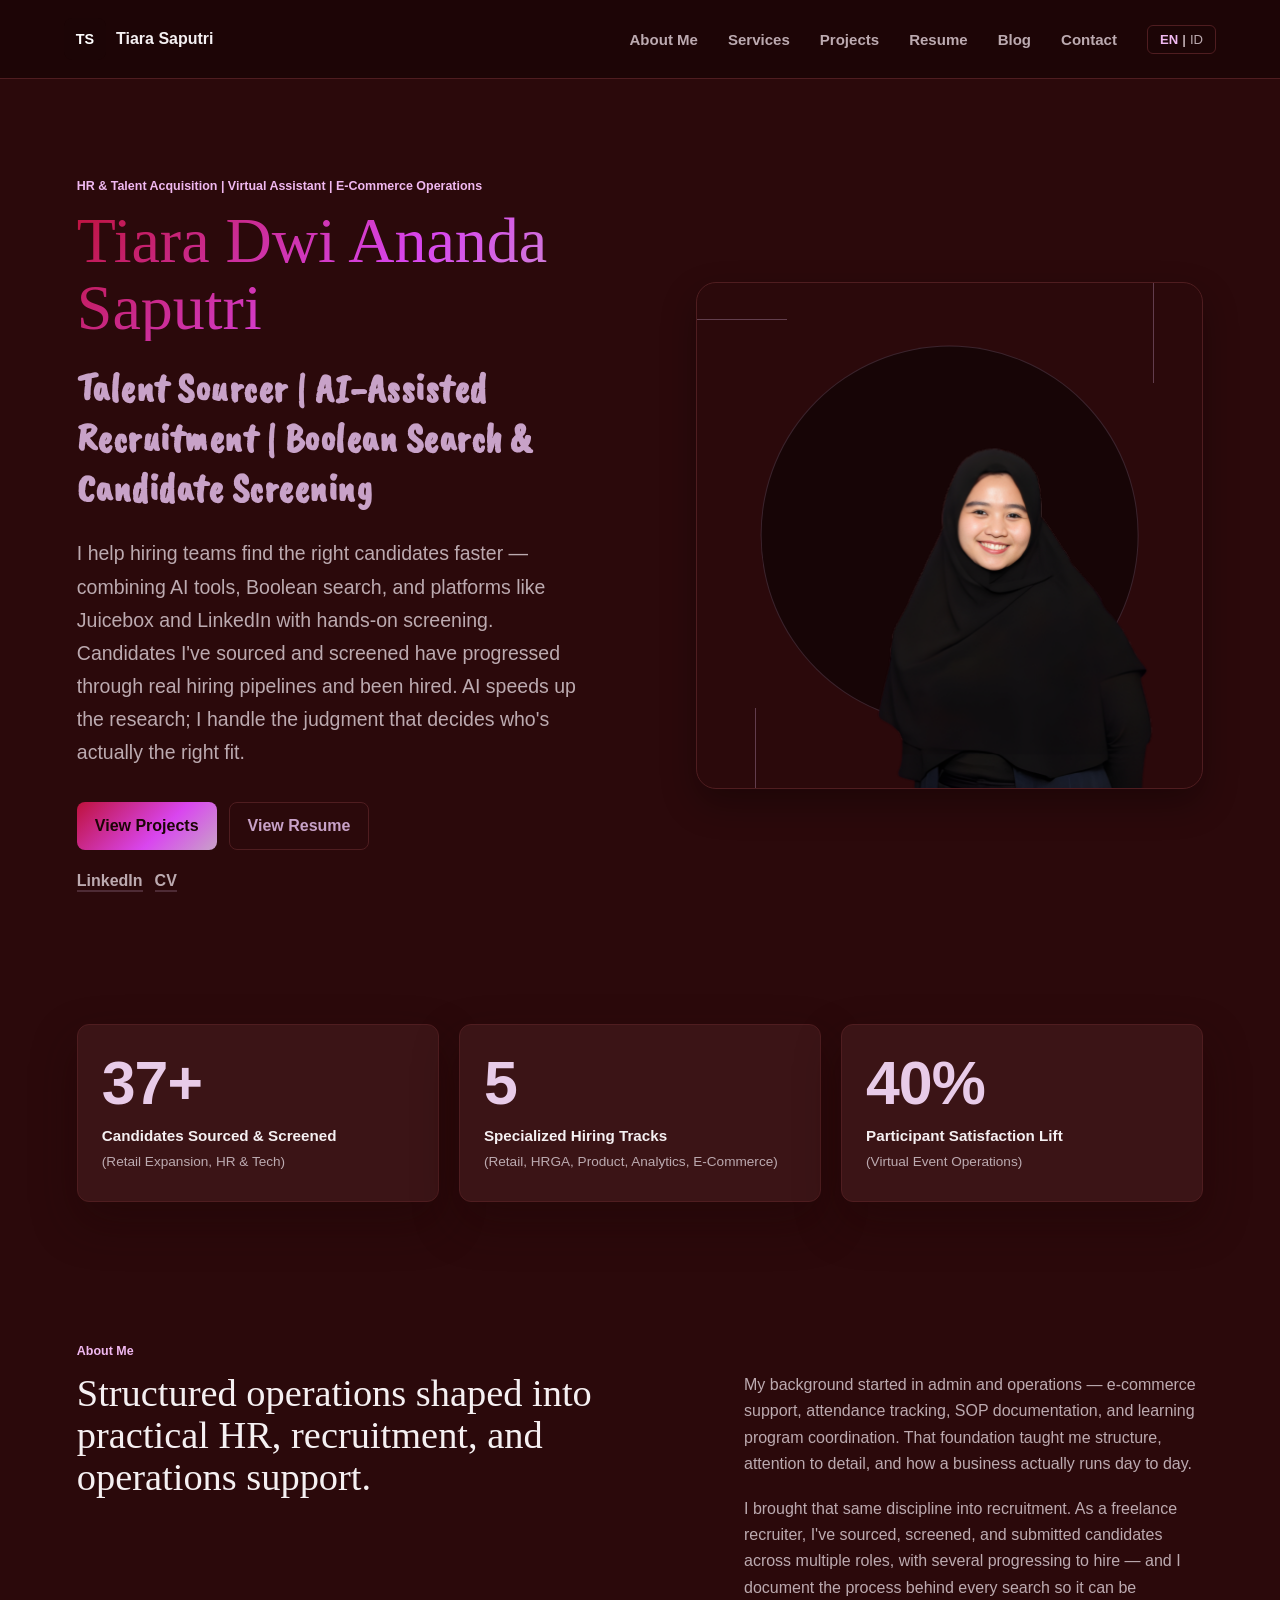
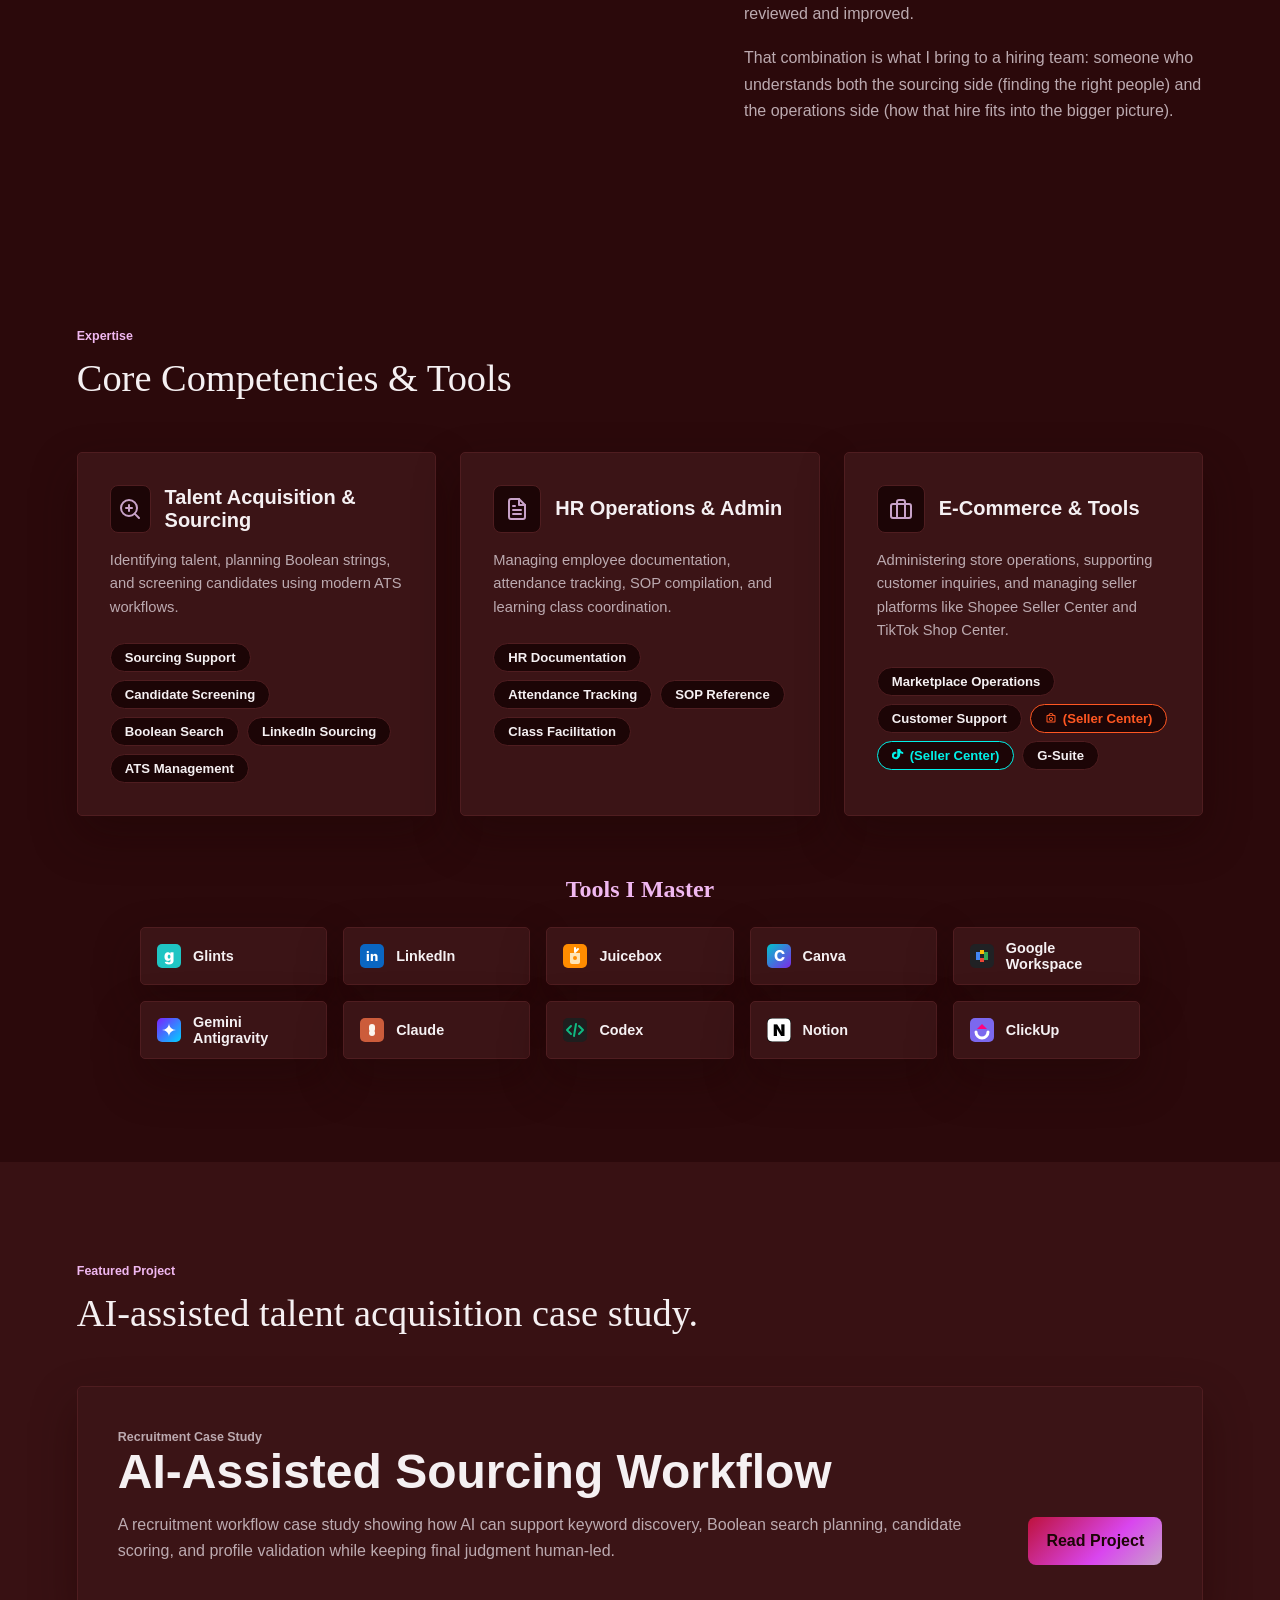
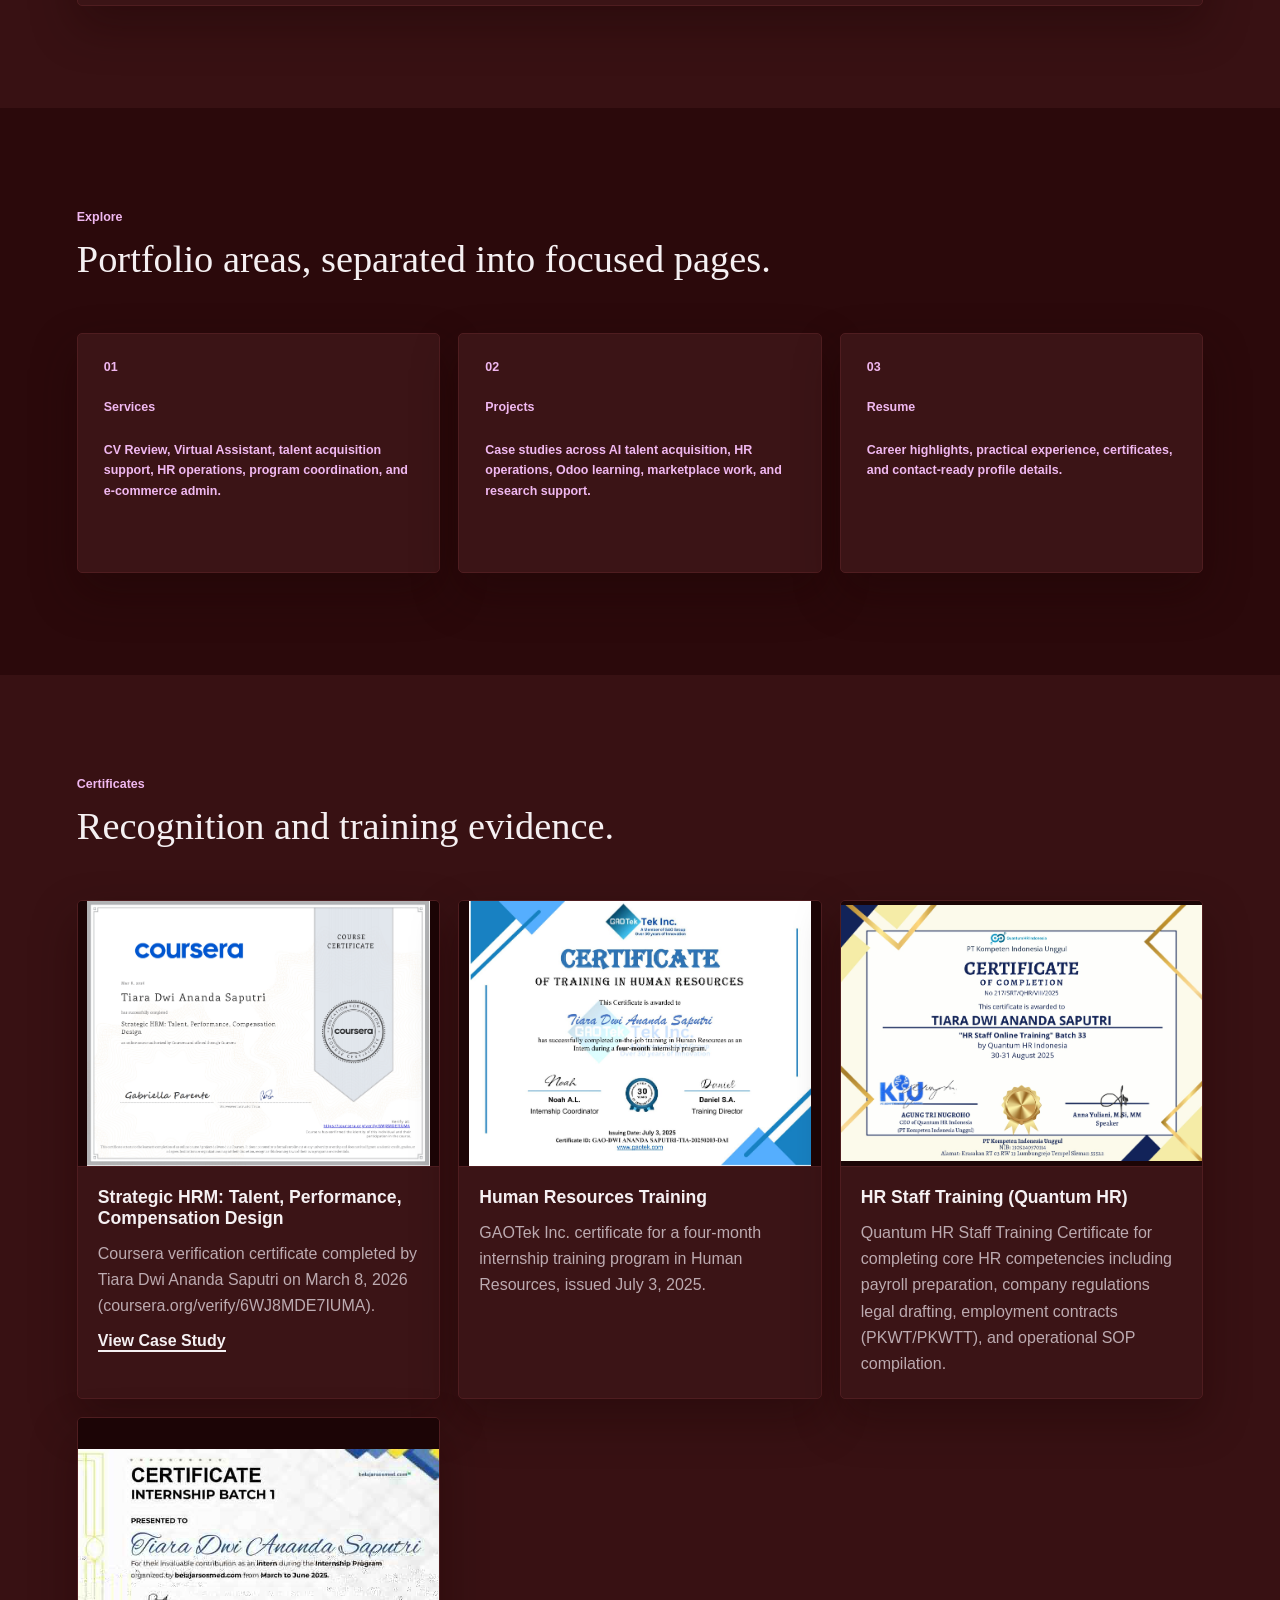
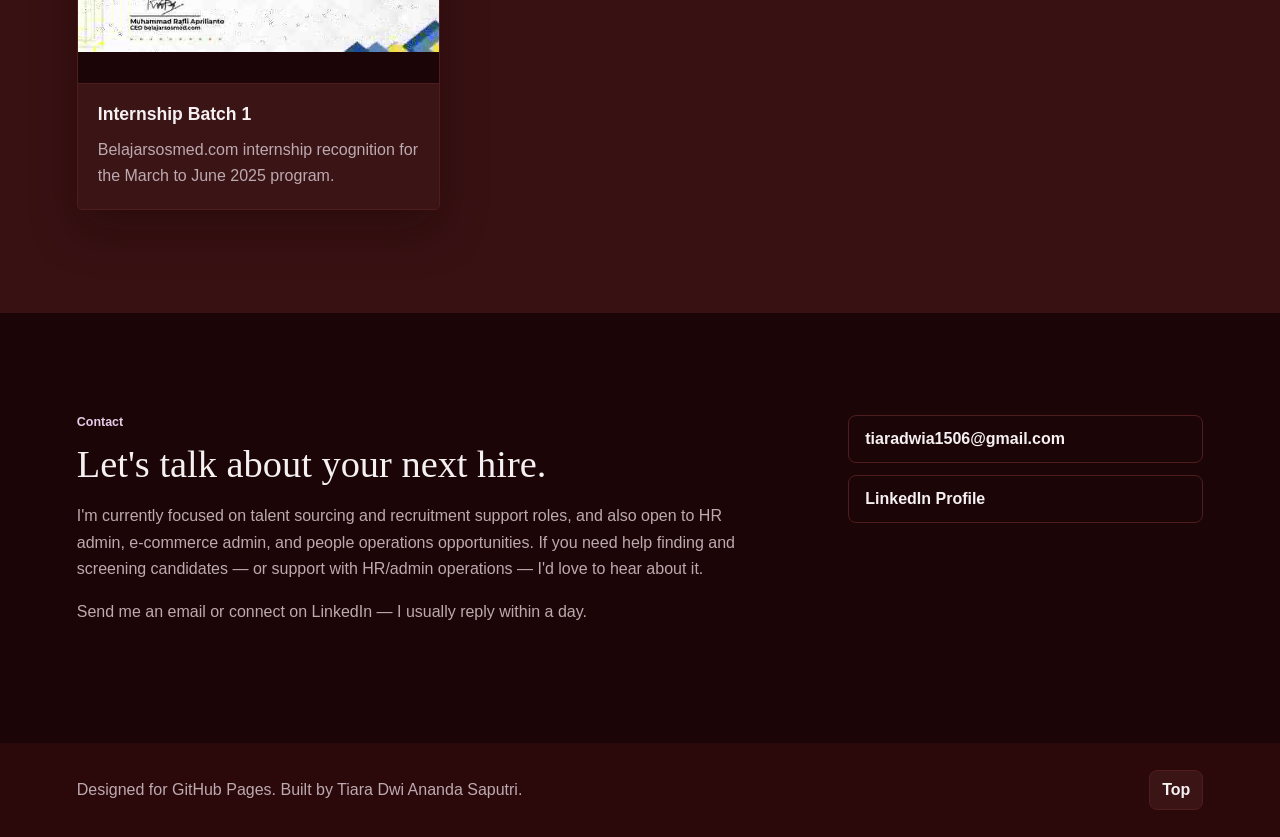
==== index.html @ 988261dc "feat: add 37+ candidate metrics section below hero" ====
<!doctype html>
<html lang="en">
  <head>
  <link rel="icon" type="image/png" href="assets/favicon.png" />
  <!-- Google tag (gtag.js) -->
  <script async src="https://www.googletagmanager.com/gtag/js?id=G-NN7CFTCV67"></script>
  <script>
    window.dataLayer = window.dataLayer || [];
    function gtag(){dataLayer.push(arguments);}
    gtag('js', new Date());
    gtag('config', 'G-NN7CFTCV67');
  </script>
    <meta charset="utf-8" />
    <meta name="viewport" content="width=device-width, initial-scale=1" />
    <meta name="description" content="Portfolio Tiara Dwi Ananda Saputri — HR &amp; Talent Acquisition Freelancer, Virtual Assistant, Jasa Review CV, AI-assisted sourcing, Boolean Search, dan HR Operations. Tersedia freelance, part-time, dan full-time." />
    <meta name="keywords" content="HR freelancer Indonesia, talent acquisition freelance, jasa review CV, CV review Indonesia, rekrutmen freelance, virtual assistant HR, AI sourcing, Boolean search, people operations, HR operations, talent sourcer, freelance recruiter, Tiara Dwi Ananda Saputri" />
    <meta name="author" content="Tiara Dwi Ananda Saputri" />
    <meta name="robots" content="index, follow" />
    <link rel="canonical" href="https://tiarahridn-sys.github.io/tiaradwia-portfolio/" />
    <!-- Open Graph / LinkedIn / Social Preview -->
    <meta property="og:type" content="website" />
    <meta property="og:url" content="https://tiarahridn-sys.github.io/tiaradwia-portfolio/" />
    <meta property="og:title" content="Tiara Dwi Ananda Saputri | HR &amp; Talent Acquisition | Virtual Assistant" />
    <meta property="og:description" content="HR &amp; Talent Acquisition Freelancer — AI-assisted sourcing, Boolean search, jasa review CV, dan HR operations. Tersedia freelance, part-time, full-time." />
    <meta property="og:image" content="https://tiarahridn-sys.github.io/tiaradwia-portfolio/assets/profile.png" />
    <meta property="og:locale" content="id_ID" />
    <meta property="og:locale:alternate" content="en_US" />
    <meta property="og:site_name" content="Tiara Saputri Portfolio" />
    <meta name="twitter:card" content="summary_large_image" />
    <meta name="twitter:title" content="Tiara Dwi Ananda Saputri | HR &amp; Talent Acquisition | Virtual Assistant" />
    <meta name="twitter:description" content="HR &amp; Talent Acquisition Freelancer — AI sourcing, Boolean search, CV review, HR operations." />
    <meta name="twitter:image" content="https://tiarahridn-sys.github.io/tiaradwia-portfolio/assets/profile.png" />
    <!-- JSON-LD Structured Data (Schema.org WebSite) for Site Name in Google Search -->
    <script type="application/ld+json">
    {
      "@context": "https://schema.org",
      "@type": "WebSite",
      "name": "Tiara Saputri Portfolio",
      "url": "https://tiarahridn-sys.github.io/tiaradwia-portfolio/"
    }
    </script>
    <!-- JSON-LD Structured Data (Schema.org Person) -->
    <script type="application/ld+json">
    {
      "@context": "https://schema.org",
      "@type": "Person",
      "name": "Tiara Dwi Ananda Saputri",
      "url": "https://tiarahridn-sys.github.io/tiaradwia-portfolio/",
      "image": "https://tiarahridn-sys.github.io/tiaradwia-portfolio/assets/profile.png",
      "jobTitle": "HR & Talent Acquisition Specialist | Virtual Assistant",
      "description": "HR & Talent Acquisition Freelancer dengan keahlian AI-assisted sourcing, Boolean search, jasa review CV, dan HR operations.",
      "knowsLanguage": ["id", "en"],
      "knowsAbout": ["Talent Acquisition", "Talent Sourcing", "HR Operations", "CV Review", "Boolean Search", "AI-Assisted Recruitment", "Virtual Assistant", "E-Commerce Operations", "LinkedIn Sourcing", "Candidate Screening"],
      "sameAs": ["https://www.linkedin.com/in/tiaradwia/"],
      "hasOfferCatalog": {
        "@type": "OfferCatalog",
        "name": "HR & Recruitment Services",
        "itemListElement": [
          {"@type": "Offer", "itemOffered": {"@type": "Service", "name": "Jasa Review CV", "description": "Review CV dari perspektif rekruter — struktur, ATS-readiness, format, dan keyword alignment.", "url": "https://tiarahridn-sys.github.io/tiaradwia-portfolio/cv-review.html"}},
          {"@type": "Offer", "itemOffered": {"@type": "Service", "name": "Talent Acquisition & AI-Assisted Sourcing", "description": "Sourcing kandidat dengan AI, Boolean search, dan platform seperti Juicebox dan LinkedIn."}},
          {"@type": "Offer", "itemOffered": {"@type": "Service", "name": "HR Operations", "description": "Dukungan operasional HR termasuk administrasi, SOP, dan onboarding."}}
        ]
      }
    }
    </script>
    <title>Tiara Dwi Ananda Saputri | HR &amp; Talent Acquisition | Virtual Assistant</title>
    <link rel="preconnect" href="https://fonts.googleapis.com" />
    <link rel="preconnect" href="https://fonts.gstatic.com" crossorigin />
    <link
      href="https://fonts.googleapis.com/css2?family=Caveat+Brush&family=Inter:wght@400;500;600;700;800;900&display=swap"
      rel="stylesheet"
    />
    <link rel="stylesheet" href="styles.css?v=multi-page-3" />
    <script src="lang-switch.js"></script>
  </head>
  <body>
    <header class="site-header">
      <a class="brand" href="index.html" aria-label="Go to home">
        <span class="brand-mark">TS</span>
        <span>Tiara Saputri</span>
      </a>
      <nav class="nav-links" aria-label="Primary navigation">
        <a href="index.html#about"><span class="lang-en">About Me</span><span class="lang-id">Tentang Saya</span></a>
        <a href="services.html"><span class="lang-en">Services</span><span class="lang-id">Layanan</span></a>
        <a href="projects.html"><span class="lang-en">Projects</span><span class="lang-id">Proyek</span></a>
        <a href="resume.html">Resume</a>
        <a href="blog.html">Blog</a>
        <a href="index.html#contact"><span class="lang-en">Contact</span><span class="lang-id">Kontak</span></a>
        <button id="lang-toggle" class="lang-toggle-btn" aria-label="Switch Language / Ubah Bahasa">
          <span class="lang-text-en">EN</span> | <span class="lang-text-id">ID</span>
        </button>
      </nav>
    </header>

    <main id="home">
      <section class="hero">
        <div class="hero-copy">
          <p class="eyebrow">
            <span class="lang-en">HR &amp; Talent Acquisition | Virtual Assistant | E-Commerce Operations</span>
            <span class="lang-id">Asisten Virtual | HR &amp; Rekrutmen | Operasi E-Commerce</span>
          </p>
          <h1 class="gradient-text">Tiara Dwi Ananda Saputri</h1>
          <p class="hero-role">
            <span class="lang-en">Talent Sourcer | AI-Assisted Recruitment | Boolean Search &amp; Candidate Screening</span>
            <span class="lang-id">Talent Sourcer | Rekrutmen Berbantuan AI | Boolean Search &amp; Penyaringan Kandidat</span>
          </p>
          <p class="hero-intro">
            <span class="lang-en">I help hiring teams find the right candidates faster — combining AI tools, Boolean search, and platforms like Juicebox and LinkedIn with hands-on screening. Candidates I've sourced and screened have progressed through real hiring pipelines and been hired. AI speeds up the research; I handle the judgment that decides who's actually the right fit.</span>
            <span class="lang-id">Saya membantu tim rekrutmen menemukan kandidat yang tepat lebih cepat — memadukan alat bantu AI, Boolean search, serta platform seperti Juicebox dan LinkedIn dengan penyaringan kandidat langsung. Kandidat yang saya cari dan saring berhasil masuk ke dalam alur kerja rekrutmen nyata dan diterima bekerja. AI mempercepat proses riset; saya mengelola penilaian akhir yang menentukan siapa yang benar-benar cocok.</span>
          </p>
          <div class="hero-actions">
            <a class="button primary" href="projects.html">
              <span class="lang-en">View Projects</span>
              <span class="lang-id">Lihat Proyek</span>
            </a>
            <a class="button secondary" href="resume.html">
              <span class="lang-en">View Resume</span>
              <span class="lang-id">Lihat Resume</span>
            </a>
          </div>
          <div class="social-row" aria-label="Profile links">
            <a href="https://www.linkedin.com/in/tiaradwia/">LinkedIn</a>
            <a href="https://www.canva.com/design/DAHA_JMOAJ0/Pv9Jrc1iC2WQ0aVnlMyojw/view?utm_content=DAHA_JMOAJ0&utm_campaign=designshare&utm_medium=link2&utm_source=sharebutton">CV</a>
          </div>
        </div>

        <aside class="hero-visual" aria-label="Profile highlight">
          <div class="photo-card">
            <div class="card-line line-top-left"></div>
            <div class="card-line line-right"></div>
            <div class="card-line line-bottom-left"></div>
            <div class="glow-bg"></div>
            <img
              src="assets/profile-odoo.png?v=5"
              onerror="this.onerror=null; this.src='assets/profile-odoo.svg?v=6';"
              alt="Tiara Saputri — HR &amp; Talent Acquisition Freelancer"
            />
          </div>
        </aside>
      </section>

      <!-- Real Work Impact Stats -->
      <section class="stats-grid" aria-label="Real work impact statistics">
        <div class="stat-card">
          <span class="stat-number">37+</span>
          <span class="stat-label">
            <span class="lang-en">Candidates Sourced &amp; Screened<br><em>(Retail Expansion, HR &amp; Tech)</em></span>
            <span class="lang-id">Kandidat Bersumber &amp; Disaring<br><em>(Ekspansi Ritel, HR &amp; Teknologi)</em></span>
          </span>
        </div>
        <div class="stat-card">
          <span class="stat-number">5</span>
          <span class="stat-label">
            <span class="lang-en">Specialized Hiring Tracks<br><em>(Retail, HRGA, Product, Analytics, E-Commerce)</em></span>
            <span class="lang-id">Jalur Rekrutmen Spesialis<br><em>(Ritel, HRGA, Produk, Analitik, E-Commerce)</em></span>
          </span>
        </div>
        <div class="stat-card">
          <span class="stat-number">40%</span>
          <span class="stat-label">
            <span class="lang-en">Participant Satisfaction Lift<br><em>(Virtual Event Operations)</em></span>
            <span class="lang-id">Peningkatan Kepuasan Peserta<br><em>(Operasional Acara Virtual)</em></span>
          </span>
        </div>
      </section>

      <section class="section about-section" id="about">
        <div class="section-kicker">
          <span class="lang-en">About Me</span>
          <span class="lang-id">Tentang Saya</span>
        </div>
        <div class="split">
          <div>
            <h2>
              <span class="lang-en">Structured operations shaped into practical HR, recruitment, and operations support.</span>
              <span class="lang-id">Eksekusi terstruktur yang dibentuk menjadi dukungan praktis HR, rekrutmen, dan operasional.</span>
            </h2>
          </div>
          <div class="about-copy">
            <p>
              <span class="lang-en">My background started in admin and operations — e-commerce support, attendance tracking, SOP documentation, and learning program coordination. That foundation taught me structure, attention to detail, and how a business actually runs day to day.</span>
              <span class="lang-id">Latar belakang saya bermula di bidang admin dan operasional — dukungan e-commerce, pelacakan absensi, dokumentasi SOP, dan koordinasi program pembelajaran. Fondasi tersebut mengajarkan saya tentang struktur, perhatian terhadap detail, dan bagaimana sebuah bisnis berjalan dari hari ke hari.</span>
            </p>
            <p>
              <span class="lang-en">I brought that same discipline into recruitment. As a freelance recruiter, I've sourced, screened, and submitted candidates across multiple roles, with several progressing to hire — and I document the process behind every search so it can be reviewed and improved.</span>
              <span class="lang-id">Saya membawa disiplin yang sama ke dalam rekrutmen. Sebagai perekrut freelance, saya telah mencari, menyaring, dan mengajukan kandidat untuk berbagai posisi, dengan beberapa di antaranya berhasil lolos hingga diterima bekerja — dan saya mendokumentasikan proses di balik setiap pencarian agar dapat ditinjau dan ditingkatkan.</span>
            </p>
            <p>
              <span class="lang-en">That combination is what I bring to a hiring team: someone who understands both the sourcing side (finding the right people) and the operations side (how that hire fits into the bigger picture).</span>
              <span class="lang-id">Kombinasi itulah yang saya bawa ke dalam tim rekrutmen: seseorang yang memahami sisi sourcing (menemukan orang yang tepat) sekaligus sisi operasional (bagaimana rekrutmen tersebut sesuai dengan gambaran bisnis yang lebih besar).</span>
            </p>
          </div>
        </div>
      </section>

      <section class="section skills-section" id="skills">
        <div class="section-heading">
          <p class="section-kicker">
            <span class="lang-en">Expertise</span>
            <span class="lang-id">Keahlian</span>
          </p>
          <h2>
            <span class="lang-en">Core Competencies &amp; Tools</span>
            <span class="lang-id">Kompetensi Utama &amp; Alat Kerja</span>
          </h2>
        </div>
        <div class="skills-grid">
          <div class="skills-card">
            <div class="skills-card-header">
              <div class="skills-icon">
                <svg xmlns="http://www.w3.org/2000/svg" width="24" height="24" viewBox="0 0 24 24" fill="none" stroke="currentColor" stroke-width="2" stroke-linecap="round" stroke-linejoin="round"><circle cx="11" cy="11" r="8"></circle><line x1="21" y1="21" x2="16.65" y2="16.65"></line><line x1="11" y1="8" x2="11" y2="14"></line><line x1="8" y1="11" x2="14" y2="11"></line></svg>
              </div>
              <h3>
                <span class="lang-en">Talent Acquisition &amp; Sourcing</span>
                <span class="lang-id">Talent Acquisition &amp; Sourcing</span>
              </h3>
            </div>
            <p class="skills-card-desc">
              <span class="lang-en">Identifying talent, planning Boolean strings, and screening candidates using modern ATS workflows.</span>
              <span class="lang-id">Mengidentifikasi talenta, merancang formula Boolean search, dan menyaring kandidat menggunakan alur kerja ATS modern.</span>
            </p>
            <div class="skill-badges">
              <span class="skill-badge">
                <span class="lang-en">Sourcing Support</span>
                <span class="lang-id">Dukungan Sourcing</span>
              </span>
              <span class="skill-badge">
                <span class="lang-en">Candidate Screening</span>
                <span class="lang-id">Penyaringan Kandidat</span>
              </span>
              <span class="skill-badge">Boolean Search</span>
              <span class="skill-badge">LinkedIn Sourcing</span>
              <span class="skill-badge">
                <span class="lang-en">ATS Management</span>
                <span class="lang-id">Manajemen ATS</span>
              </span>
            </div>
          </div>

          <div class="skills-card">
            <div class="skills-card-header">
              <div class="skills-icon">
                <svg xmlns="http://www.w3.org/2000/svg" width="24" height="24" viewBox="0 0 24 24" fill="none" stroke="currentColor" stroke-width="2" stroke-linecap="round" stroke-linejoin="round"><path d="M14 2H6a2 2 0 0 0-2 2v16a2 2 0 0 0 2 2h12a2 2 0 0 0 2-2V8z"></path><polyline points="14 2 14 8 20 8"></polyline><line x1="16" y1="13" x2="8" y2="13"></line><line x1="16" y1="17" x2="8" y2="17"></line><polyline points="10 9 9 9 8 9"></polyline></svg>
              </div>
              <h3>
                <span class="lang-en">HR Operations &amp; Admin</span>
                <span class="lang-id">Operasional &amp; Administrasi HR</span>
              </h3>
            </div>
            <p class="skills-card-desc">
              <span class="lang-en">Managing employee documentation, attendance tracking, SOP compilation, and learning class coordination.</span>
              <span class="lang-id">Mengelola dokumentasi karyawan, pelacakan absensi, penyusunan SOP, dan koordinasi kelas pembelajaran.</span>
            </p>
            <div class="skill-badges">
              <span class="skill-badge">
                <span class="lang-en">HR Documentation</span>
                <span class="lang-id">Dokumentasi HR</span>
              </span>
              <span class="skill-badge">
                <span class="lang-en">Attendance Tracking</span>
                <span class="lang-id">Pelacakan Kehadiran</span>
              </span>
              <span class="skill-badge">
                <span class="lang-en">SOP Reference</span>
                <span class="lang-id">Referensi SOP</span>
              </span>
              <span class="skill-badge">
                <span class="lang-en">Class Facilitation</span>
                <span class="lang-id">Fasilitasi Kelas</span>
              </span>
            </div>
          </div>

          <div class="skills-card">
            <div class="skills-card-header">
              <div class="skills-icon">
                <svg xmlns="http://www.w3.org/2000/svg" width="24" height="24" viewBox="0 0 24 24" fill="none" stroke="currentColor" stroke-width="2" stroke-linecap="round" stroke-linejoin="round"><rect x="2" y="7" width="20" height="14" rx="2" ry="2"></rect><path d="M16 21V5a2 2 0 0 0-2-2h-4a2 2 0 0 0-2 2v16"></path></svg>
              </div>
              <h3>
                <span class="lang-en">E-Commerce &amp; Tools</span>
                <span class="lang-id">E-Commerce &amp; Alat Kerja</span>
              </h3>
            </div>
            <p class="skills-card-desc">
              <span class="lang-en">Administering store operations, supporting customer inquiries, and managing seller platforms like Shopee Seller Center and TikTok Shop Center.</span>
              <span class="lang-id">Mengelola operasional toko online, melayani pertanyaan pelanggan, dan mengoperasikan platform penjual seperti Shopee Seller Center dan TikTok Shop Center.</span>
            </p>
            <div class="skill-badges">
              <span class="skill-badge">
                <span class="lang-en">Marketplace Operations</span>
                <span class="lang-id">Operasional Marketplace</span>
              </span>
              <span class="skill-badge">
                <span class="lang-en">Customer Support</span>
                <span class="lang-id">Layanan Pelanggan</span>
              </span>
              <span class="skill-badge" style="display: inline-flex; align-items: center; gap: 6px; border-color: #ff5722; color: #ff5722;">
                <svg width="12" height="12" viewBox="0 0 24 24" fill="currentColor" style="display: block;"><path d="M19 6h-1.7c-.8-2.3-2.9-4-5.3-4S7.5 3.7 6.7 6H5c-1.1 0-2 .9-2 2v11c0 1.1.9 2 2 2h14c1.1 0 2-.9 2-2V8c0-1.1-.9-2-2-2zm-7-2c1.4 0 2.6 1.1 3.1 2.5H8.9C9.4 5.1 10.6 4 12 4zm7 15H5V8h14v11zm-7-9c-2.2 0-4 1.8-4 4s1.8 4 4 4 4-1.8 4-4-1.8-4-4-4zm0 6c-1.1 0-2-.9-2-2s.9-2 2-2 2 .9 2 2-.9 2-2 2z"/></svg>
                (Seller Center)
              </span>
              <span class="skill-badge" style="display: inline-flex; align-items: center; gap: 6px; border-color: #01f1e8; color: #01f1e8;">
                <svg width="12" height="12" viewBox="0 0 24 24" fill="currentColor" style="display: block;"><path d="M12.525.02c1.31-.02 2.61-.01 3.91-.02.08 1.53.63 3.02 1.63 4.17 1.12 1.25 2.7 2.06 4.37 2.27v3.77c-1.79-.02-3.56-.5-5.07-1.47-.28-.18-.54-.38-.8-.6-.08.82-.12 1.64-.12 2.46 0 3.86-1.92 7.6-5.54 9.17-3.76 1.63-8.45.2-10.51-3.23C-1.8 12.98.05 7.74 4.3 6.13c1.37-.52 2.87-.58 4.28-.18v3.87c-.89-.31-1.88-.28-2.74.12-1.57.72-2.39 2.59-1.93 4.28.45 1.64 2.22 2.68 3.91 2.37 1.67-.3 2.76-1.87 2.72-3.53V.02z"/></svg>
                (Seller Center)
              </span>
              <span class="skill-badge">G-Suite</span>
            </div>
          </div>
        </div>

        <!-- Tools I Use / Alat Kerja -->
        <div class="tools-section">
          <h3 class="tools-heading">
            <span class="lang-en">Tools I Master</span>
            <span class="lang-id">Aplikasi &amp; Tools yang Dikuasai</span>
          </h3>
          <div class="tools-grid">
            <!-- Glints -->
            <div class="tool-card">
              <div class="tool-logo">
                <svg viewBox="0 0 24 24" xmlns="http://www.w3.org/2000/svg">
                  <rect width="24" height="24" rx="5" fill="#1fc5c3"/>
                  <text x="12" y="17" fill="#ffffff" font-family="'Inter', sans-serif" font-weight="900" font-size="16" text-anchor="middle">g</text>
                </svg>
              </div>
              <span class="tool-name">Glints</span>
            </div>

            <!-- LinkedIn -->
            <div class="tool-card">
              <div class="tool-logo">
                <svg viewBox="0 0 24 24" xmlns="http://www.w3.org/2000/svg">
                  <rect width="24" height="24" rx="5" fill="#0A66C2"/>
                  <text x="12" y="16.5" fill="#ffffff" font-family="'Inter', sans-serif" font-weight="800" font-size="13" text-anchor="middle">in</text>
                </svg>
              </div>
              <span class="tool-name">LinkedIn</span>
            </div>

            <!-- Juicebox -->
            <div class="tool-card">
              <div class="tool-logo">
                <svg viewBox="0 0 24 24" fill="none" xmlns="http://www.w3.org/2000/svg">
                  <rect width="24" height="24" rx="5" fill="#FF8C00"/>
                  <path d="M7 9h10v9a2 2 0 0 1-2 2H9a2 2 0 0 1-2-2V9z" fill="#FFE4B5"/>
                  <path d="M15 5l-3 3M12 8V4" stroke="#ffffff" stroke-width="2" stroke-linecap="round"/>
                  <circle cx="12" cy="14" r="2" fill="#FF8C00"/>
                </svg>
              </div>
              <span class="tool-name">Juicebox</span>
            </div>

            <!-- Canva -->
            <div class="tool-card">
              <div class="tool-logo">
                <svg viewBox="0 0 24 24" xmlns="http://www.w3.org/2000/svg">
                  <defs>
                    <linearGradient id="canva-grad" x1="0%" y1="0%" x2="100%" y2="100%">
                      <stop offset="0%" stop-color="#00C4CC" />
                      <stop offset="100%" stop-color="#7D2AE8" />
                    </linearGradient>
                  </defs>
                  <rect width="24" height="24" rx="5" fill="url(#canva-grad)"/>
                  <text x="12" y="17" fill="#ffffff" font-family="'Inter', sans-serif" font-weight="800" font-size="15" text-anchor="middle">C</text>
                </svg>
              </div>
              <span class="tool-name">Canva</span>
            </div>

            <!-- Google Workspace -->
            <div class="tool-card">
              <div class="tool-logo">
                <svg viewBox="0 0 24 24" xmlns="http://www.w3.org/2000/svg" fill="none">
                  <rect width="24" height="24" rx="5" fill="#202124"/>
                  <path d="M6 8v8h4V8H6z" fill="#4285F4"/>
                  <path d="M14 8v8h4V8h-4z" fill="#34A853"/>
                  <path d="M10 6h4v4h-4V6z" fill="#FBBC05"/>
                  <path d="M10 14h4v4h-4v-4z" fill="#EA4335"/>
                </svg>
              </div>
              <span class="tool-name">Google Workspace</span>
            </div>

            <!-- Gemini Antigravity -->
            <div class="tool-card">
              <div class="tool-logo">
                <svg viewBox="0 0 24 24" xmlns="http://www.w3.org/2000/svg">
                  <defs>
                    <linearGradient id="gemini-grad" x1="0%" y1="0%" x2="100%" y2="100%">
                      <stop offset="0%" stop-color="#7a22ff" />
                      <stop offset="100%" stop-color="#00d2ff" />
                    </linearGradient>
                  </defs>
                  <rect width="24" height="24" rx="5" fill="url(#gemini-grad)"/>
                  <path d="M12 5c0 3.866 3.134 7 7 7-3.866 0-7 3.134-7 7 0-3.866-3.134-7-7-7 3.866 0 7-3.134 7-7z" fill="#ffffff"/>
                </svg>
              </div>
              <span class="tool-name">Gemini Antigravity</span>
            </div>

            <!-- Claude -->
            <div class="tool-card">
              <div class="tool-logo">
                <svg viewBox="0 0 24 24" xmlns="http://www.w3.org/2000/svg">
                  <rect width="24" height="24" rx="5" fill="#cc5c3b"/>
                  <path d="M12 6a3 3 0 0 1 3 3v2a3 3 0 0 1-6 0V9a3 3 0 0 1 3-3z" fill="#fcf6f0"/>
                  <circle cx="12" cy="15" r="3" fill="#fcf6f0"/>
                </svg>
              </div>
              <span class="tool-name">Claude</span>
            </div>

            <!-- Codex -->
            <div class="tool-card">
              <div class="tool-logo">
                <svg viewBox="0 0 24 24" xmlns="http://www.w3.org/2000/svg" fill="none">
                  <rect width="24" height="24" rx="5" fill="#1e1e1e"/>
                  <path d="M8 8l-4 4 4 4M16 8l4 4-4 4M13 6l-2 12" stroke="#10b981" stroke-width="2" stroke-linecap="round" stroke-linejoin="round"/>
                </svg>
              </div>
              <span class="tool-name">Codex</span>
            </div>

            <!-- Notion -->
            <div class="tool-card">
              <div class="tool-logo">
                <svg viewBox="0 0 24 24" xmlns="http://www.w3.org/2000/svg">
                  <rect width="24" height="24" rx="5" fill="#ffffff" stroke="#000000" stroke-width="1"/>
                  <text x="12" y="18" fill="#000000" font-family="'Inter', sans-serif" font-weight="900" font-size="16" text-anchor="middle">N</text>
                </svg>
              </div>
              <span class="tool-name">Notion</span>
            </div>

            <!-- ClickUp -->
            <div class="tool-card">
              <div class="tool-logo">
                <svg viewBox="0 0 24 24" xmlns="http://www.w3.org/2000/svg" fill="none">
                  <rect width="24" height="24" rx="5" fill="#7b68ee"/>
                  <path d="M12 6l-5 5h10l-5-5z" fill="#ff007f"/>
                  <path d="M6 14c0 3.3 2.7 6 6 6s6-2.7 6-6" stroke="#ffffff" stroke-width="3" stroke-linecap="round"/>
                </svg>
              </div>
              <span class="tool-name">ClickUp</span>
            </div>
          </div>
        </div>
      </section>

      <section class="section muted" id="featured-project">
        <div class="section-heading">
          <p class="section-kicker">
            <span class="lang-en">Featured Project</span>
            <span class="lang-id">Proyek Unggulan</span>
          </p>
          <h2>
            <span class="lang-en">AI-assisted talent acquisition case study.</span>
            <span class="lang-id">Studi kasus talent acquisition berbantuan AI.</span>
          </h2>
        </div>
        <article class="feature-panel">
          <div>
            <p class="eyebrow">
              <span class="lang-en">Recruitment Case Study</span>
              <span class="lang-id">Studi Kasus Rekrutmen</span>
            </p>
            <h3>
              <span class="lang-en">AI-Assisted Sourcing Workflow</span>
              <span class="lang-id">Alur Kerja Sourcing Berbantuan AI</span>
            </h3>
            <p>
              <span class="lang-en">A recruitment workflow case study showing how AI can support keyword discovery, Boolean search planning, candidate scoring, and profile validation while keeping final judgment human-led.</span>
              <span class="lang-id">Studi kasus alur kerja rekrutmen yang menunjukkan bagaimana AI dapat mendukung penemuan kata kunci, perencanaan Boolean search, penilaian kandidat, dan validasi profil dengan tetap mengutamakan penilaian akhir manusia.</span>
            </p>
          </div>
          <a class="button primary" href="ai-sourcing-case-study.html">
            <span class="lang-en">Read Project</span>
            <span class="lang-id">Baca Proyek</span>
          </a>
        </article>
      </section>

      <section class="section page-preview-section">
        <div class="section-heading">
          <p class="section-kicker">
            <span class="lang-en">Explore</span>
            <span class="lang-id">Jelajahi</span>
          </p>
          <h2>
            <span class="lang-en">Portfolio areas, separated into focused pages.</span>
            <span class="lang-id">Area portofolio, dipisahkan ke dalam halaman terfokus.</span>
          </h2>
        </div>
        <div class="page-card-grid">
          <a class="page-card" href="services.html">
            <span>01</span>
            <h3>
              <span class="lang-en">Services</span>
              <span class="lang-id">Layanan</span>
            </h3>
            <p>
              <span class="lang-en">CV Review, Virtual Assistant, talent acquisition support, HR operations, program coordination, and e-commerce admin.</span>
              <span class="lang-id">Review CV, Asisten Virtual, dukungan talent acquisition, operasional HR, koordinasi program, dan admin e-commerce.</span>
            </p>
          </a>
          <a class="page-card" href="projects.html">
            <span>02</span>
            <h3>
              <span class="lang-en">Projects</span>
              <span class="lang-id">Proyek</span>
            </h3>
            <p>
              <span class="lang-en">Case studies across AI talent acquisition, HR operations, Odoo learning, marketplace work, and research support.</span>
              <span class="lang-id">Studi kasus tentang talent acquisition AI, operasional HR, pembelajaran Odoo, pekerjaan marketplace, dan dukungan riset.</span>
            </p>
          </a>
          <a class="page-card" href="resume.html">
            <span>03</span>
            <h3>
              <span class="lang-en">Resume</span>
              <span class="lang-id">Resume</span>
            </h3>
            <p>
              <span class="lang-en">Career highlights, practical experience, certificates, and contact-ready profile details.</span>
              <span class="lang-id">Sorotan karir, pengalaman praktis, sertifikat, dan detail profil siap kontak.</span>
            </p>
          </a>
        </div>
      </section>

      <section class="section muted" id="certificates">
        <div class="section-heading">
          <p class="section-kicker">
            <span class="lang-en">Certificates</span>
            <span class="lang-id">Sertifikat</span>
          </p>
          <h2>
            <span class="lang-en">Recognition and training evidence.</span>
            <span class="lang-id">Pengakuan dan bukti pelatihan.</span>
          </h2>
        </div>
        <div class="certificate-grid">
          <!-- 1. Coursera Strategic HRM -->
          <article class="certificate-card">
            <img
              src="assets/certificate-hrm.jpg?v=1"
              onerror="this.onerror=null; this.src='assets/certificate-hrm.svg?v=4';"
              alt="Coursera Strategic HRM certificate — Tiara Dwi Ananda Saputri"
            />
            <div>
              <h3>
                <span class="lang-en">Strategic HRM: Talent, Performance, Compensation Design</span>
                <span class="lang-id">HRM Strategis: Desain Talenta, Kinerja, dan Kompensasi</span>
              </h3>
              <p>
                <span class="lang-en">Coursera verification certificate completed by Tiara Dwi Ananda Saputri on March 8, 2026 (coursera.org/verify/6WJ8MDE7IUMA).</span>
                <span class="lang-id">Sertifikat verifikasi Coursera yang diselesaikan oleh Tiara Dwi Ananda Saputri pada 8 Maret 2026 (coursera.org/verify/6WJ8MDE7IUMA).</span>
              </p>
              <a class="text-link" style="margin-top: 12px; display: inline-flex;" href="strategic-hrm-case-study.html">
                <span class="lang-en">View Case Study</span>
                <span class="lang-id">Lihat Studi Kasus</span>
              </a>
            </div>
          </article>
          <!-- 2. GAOTek HR Training -->
          <article class="certificate-card">
            <img
              src="assets/certificate-gaotek-hr.jpg?v=1"
              onerror="this.onerror=null; this.src='assets/certificate-gaotek-hr.svg?v=4';"
              alt="GAOTek Human Resources Training certificate — Tiara Dwi Ananda Saputri"
            />
            <div>
              <h3>
                <span class="lang-en">Human Resources Training</span>
                <span class="lang-id">Pelatihan Sumber Daya Manusia</span>
              </h3>
              <p>
                <span class="lang-en">GAOTek Inc. certificate for a four-month internship training program in Human Resources, issued July 3, 2025.</span>
                <span class="lang-id">Sertifikat GAOTek Inc. untuk program pelatihan magang empat bulan di bidang Sumber Daya Manusia, diterbitkan 3 Juli 2025.</span>
              </p>
            </div>
          </article>
          <!-- 3. Quantum HR Staff Training -->
          <article class="certificate-card">
            <img
              src="assets/hr-completion-33-page-1.jpg?v=1"
              onerror="this.onerror=null; this.src='assets/hr-completion-33-page-1.svg?v=4';"
              alt="Quantum HR Staff Training certificate — Tiara Dwi Ananda Saputri"
            />
            <div>
              <h3>
                <span class="lang-en">HR Staff Training (Quantum HR)</span>
                <span class="lang-id">Pelatihan Staf HR (Quantum HR)</span>
              </h3>
              <p>
                <span class="lang-en">Quantum HR Staff Training Certificate for completing core HR competencies including payroll preparation, company regulations legal drafting, employment contracts (PKWT/PKWTT), and operational SOP compilation.</span>
                <span class="lang-id">Sertifikat Pelatihan Staf HR dari Quantum HR untuk penyelesaian kompetensi utama HR meliputi penyusunan payroll, legal drafting peraturan perusahaan, perjanjian kerja (PKWT/PKWTT), dan penyusunan SOP operasional.</span>
              </p>
            </div>
          </article>
          <!-- 4. Belajarsosmed Internship -->
          <article class="certificate-card">
            <img
              src="assets/certificate-ca.jpg?v=1"
              onerror="this.onerror=null; this.src='assets/certificate-ca.svg?v=4';"
              alt="Belajarsosmed Internship Batch 1 certificate — Tiara Dwi Ananda Saputri"
            />
            <div>
              <h3>
                <span class="lang-en">Internship Batch 1</span>
                <span class="lang-id">Magang Batch 1</span>
              </h3>
              <p>
                <span class="lang-en">Belajarsosmed.com internship recognition for the March to June 2025 program.</span>
                <span class="lang-id">Pengakuan magang Belajarsosmed.com untuk program Maret hingga Juni 2025.</span>
              </p>
            </div>
          </article>
        </div>
      </section>

      <section class="contact-section" id="contact">
        <div>
          <p class="section-kicker">
            <span class="lang-en">Contact</span>
            <span class="lang-id">Kontak</span>
          </p>
          <h2>
            <span class="lang-en">Let's talk about your next hire.</span>
            <span class="lang-id">Mari diskusikan rekrutmen Anda berikutnya.</span>
          </h2>
          <p style="margin-top: 18px; color: var(--muted); line-height: 1.65; max-width: 680px;">
            <span class="lang-en">I'm currently focused on talent sourcing and recruitment support roles, and also open to HR admin, e-commerce admin, and people operations opportunities. If you need help finding and screening candidates — or support with HR/admin operations — I'd love to hear about it.</span>
            <span class="lang-id">Saat ini saya berfokus pada peran talent sourcing dan dukungan rekrutmen, serta terbuka untuk peluang admin HR, admin e-commerce, dan operasional SDM (people operations). Jika Anda membutuhkan bantuan untuk menemukan dan menyaring kandidat — atau dukungan untuk operasional HR/admin — saya akan sangat senang mendengarnya.</span>
          </p>
          <p style="margin-top: 12px; color: var(--muted); line-height: 1.65; max-width: 680px;">
            <span class="lang-en">Send me an email or connect on LinkedIn — I usually reply within a day.</span>
            <span class="lang-id">Kirimkan saya email atau hubungi saya di LinkedIn — saya biasanya membalas dalam waktu satu hari.</span>
          </p>
        </div>
        <div class="contact-panel">
          <a href="mailto:tiaradwia1506@gmail.com">tiaradwia1506@gmail.com</a>
          <a href="https://www.linkedin.com/in/tiaradwia/">
            <span class="lang-en">LinkedIn Profile</span>
            <span class="lang-id">Profil LinkedIn</span>
          </a>
        </div>
      </section>
    </main>

    <footer class="site-footer">
      <p>
        <span class="lang-en">Designed for GitHub Pages. Built by Tiara Dwi Ananda Saputri.</span>
        <span class="lang-id">Didesain untuk GitHub Pages. Dibuat oleh Tiara Dwi Ananda Saputri.</span>
      </p>
      <button class="top-button" type="button" aria-label="Back to top">
        <span class="lang-en">Top</span>
        <span class="lang-id">Ke Atas</span>
      </button>
    </footer>

    <script src="script.js?v=multi-page-1"></script>
  </body>
</html>
---- styles.css ----
:root {
  --bg: #2b090b;
  --surface: #3b1416;
  --ink: #f5f0f2;
  --muted: #bcaab0;
  --line: #4f1d20;
  --deep: #1c0506;
  --teal: #C8A2C8;
  --gold: #e8cbe8;
  --rose: #f0b8f0;
  --soft: #381113;
  --shadow: 0 20px 45px rgba(28, 5, 6, 0.4);
}

.text-link {
  display: inline-flex;
  width: fit-content;
  margin-top: 22px;
  border-bottom: 2px solid currentColor;
  color: inherit;
  font-weight: 900;
}

.case-study-grid,
.process-list {
  display: grid;
  gap: 18px;
}

.case-study-grid {
  grid-template-columns: repeat(3, 1fr);
}

.case-study-block,
.process-list article {
  border: 1px solid var(--line);
  border-radius: 8px;
  background: var(--surface);
  box-shadow: var(--shadow);
}

.case-study-block {
  padding: clamp(24px, 4vw, 38px);
}

.case-study-block span,
.process-list span {
  display: block;
  margin-bottom: 18px;
  color: var(--rose);
  font-size: 0.78rem;
  font-weight: 900;
}

.case-study-block h2 {
  margin-bottom: 16px;
  font-size: clamp(1.8rem, 4vw, 3.3rem);
}

.case-study-block p,
.process-list p {
  margin: 0;
  color: var(--muted);
  line-height: 1.65;
}

.process-list {
  grid-template-columns: repeat(5, 1fr);
}

.process-list article {
  min-height: 250px;
  padding: 24px;
}

.process-list h3 {
  margin-bottom: 12px;
}

@media (max-width: 1100px) {
  .case-study-grid {
    grid-template-columns: 1fr;
  }

  .process-list {
    grid-template-columns: repeat(2, 1fr);
  }
}

@media (max-width: 760px) {
  .process-list {
    grid-template-columns: 1fr;
  }
}

.project-testimonial {
  margin-top: 20px;
  padding: 16px 20px;
  border-left: 3px solid var(--teal);
  background: rgba(18, 111, 103, 0.06);
  border-radius: 0 8px 8px 0;
  font-size: 0.94rem;
}

.project-card.featured .project-testimonial {
  border-left-color: #f1ce89;
  background: rgba(241, 206, 137, 0.08);
}

.project-testimonial-text {
  margin: 0 0 8px 0 !important;
  font-style: italic;
  line-height: 1.5;
  color: inherit !important;
}

.project-testimonial-author {
  display: block;
  font-size: 0.78rem;
  font-weight: 800;
  letter-spacing: 0.5px;
  color: var(--teal);
}

.project-card.featured .project-testimonial-author {
  color: #f1ce89;
}

* {
  box-sizing: border-box;
}

html {
  scroll-behavior: smooth;
}

body {
  margin: 0;
  background: var(--bg);
  color: var(--ink);
  font-family: -apple-system, BlinkMacSystemFont, 'Segoe UI', Helvetica, Arial, sans-serif;
  letter-spacing: 0;
}

a {
  color: inherit;
  text-decoration: none;
}

.site-header {
  position: sticky;
  top: 0;
  z-index: 20;
  display: flex;
  align-items: center;
  justify-content: space-between;
  gap: 24px;
  padding: 18px clamp(18px, 5vw, 72px);
  background: rgba(28, 5, 6, 0.85);
  border-bottom: 1px solid var(--line);
  backdrop-filter: blur(14px);
}

.brand {
  display: inline-flex;
  align-items: center;
  gap: 10px;
  font-weight: 900;
}

.brand-mark {
  display: grid;
  place-items: center;
  width: 42px;
  height: 42px;
  border-radius: 8px;
  background: var(--deep);
  color: #fff;
  font-size: 0.9rem;
}

.nav-links {
  display: flex;
  align-items: center;
  gap: clamp(14px, 3vw, 30px);
  color: var(--muted);
  font-weight: 800;
  font-size: 0.94rem;
}

.nav-links a:hover,
.nav-links a.active {
  color: var(--teal);
}

.hero {
  display: grid;
  grid-template-columns: minmax(0, 1.05fr) minmax(320px, 1.15fr);
  gap: clamp(28px, 5vw, 78px);
  align-items: center;
  min-height: calc(100vh - 78px);
  padding: clamp(48px, 8vw, 100px) clamp(18px, 6vw, 88px);
}

.page-hero {
  padding: clamp(64px, 9vw, 130px) clamp(18px, 6vw, 88px) clamp(48px, 7vw, 92px);
  background: var(--bg);
}

.page-hero h1 {
  max-width: 1120px;
  font-size: clamp(1.8rem, 3.5vw, 3rem);
  line-height: 1.15;
  font-weight: normal;
}

.page-hero p:last-child {
  max-width: 760px;
  margin: 24px 0 0;
  color: var(--muted);
  font-size: clamp(1rem, 2vw, 1.22rem);
  line-height: 1.7;
}

.eyebrow,
.section-kicker {
  margin: 0 0 14px;
  color: var(--rose);
  font-size: 0.78rem;
  font-weight: 900;
  letter-spacing: 0;
}

h1,
h2,
h3,
p {
  overflow-wrap: anywhere;
}

h1 {
  font-family: Georgia, 'Times New Roman', serif;
  font-weight: normal;
  margin: 0;
  max-width: 860px;
  font-size: clamp(2.2rem, 5vw, 4.2rem);
  line-height: 1.05;
  letter-spacing: 0;
}

.gradient-text {
  background: linear-gradient(135deg, #be123c 0%, #d946ef 60%, #C8A2C8 100%);
  -webkit-background-clip: text;
  -webkit-text-fill-color: transparent;
  display: inline-block;
}

h2 {
  font-family: Georgia, 'Times New Roman', serif;
  font-weight: normal;
  margin: 0;
  font-size: clamp(1.6rem, 3vw, 2.8rem);
  line-height: 1.1;
  letter-spacing: 0;
}

h3 {
  margin: 0;
  font-size: 1.1rem;
}

.hero-role {
  margin: 22px 0 0;
  color: var(--teal);
  font-size: clamp(1.6rem, 3.5vw, 2.5rem);
  font-weight: 900;
  font-family: "Caveat Brush", cursive, Arial, sans-serif;
  letter-spacing: 0.5px;
}

.hero-intro {
  max-width: 680px;
  margin: 24px 0 0;
  color: var(--muted);
  font-size: clamp(1rem, 2vw, 1.22rem);
  line-height: 1.7;
}

.hero-actions,
.social-row {
  display: flex;
  flex-wrap: wrap;
  gap: 12px;
}

.hero-actions {
  margin-top: 32px;
}

.button {
  display: inline-flex;
  min-height: 48px;
  align-items: center;
  justify-content: center;
  border: 1px solid var(--line);
  border-radius: 8px;
  padding: 12px 18px;
  font-weight: 900;
  transition: transform 160ms ease, background 160ms ease, color 160ms ease, border-color 160ms ease;
}

.button:hover {
  transform: translateY(-2px);
  border-color: var(--teal);
}

.button.primary {
  background: linear-gradient(135deg, #be123c 0%, #d946ef 60%, #C8A2C8 100%);
  color: var(--deep);
  border: none;
}

.button.primary:hover {
  background: linear-gradient(135deg, #d946ef 0%, #be123c 100%);
}

.button.secondary {
  background: transparent;
  color: var(--teal);
  border-color: var(--line);
}

.social-row {
  margin-top: 22px;
  color: var(--muted);
  font-weight: 800;
}

.social-row a {
  border-bottom: 2px solid rgba(200, 162, 200, 0.22);
}

.social-row a:hover {
  color: var(--teal);
}

.hero-visual {
  display: grid;
  gap: 16px;
}

.photo-card {
  position: relative;
  width: 100%;
  max-width: 580px;
  aspect-ratio: 1 / 1;
  background: var(--bg);
  border-radius: 20px;
  overflow: hidden;
  display: flex;
  justify-content: center;
  align-items: flex-end;
  box-shadow: 0 15px 35px rgba(0, 0, 0, 0.3);
  z-index: 1;
  border: 1px solid var(--line);
  margin-left: auto;
}

.photo-card img {
  display: block;
  height: 95%;
  width: auto;
  object-fit: contain;
  z-index: 3;
  position: relative;
}

.glow-bg {
  position: absolute;
  top: 50%;
  left: 50%;
  transform: translate(-50%, -50%);
  width: 75%;
  height: 75%;
  border-radius: 50%;
  background: rgba(18, 5, 6, 0.75);
  z-index: 2;
  border: 1px solid rgba(200, 162, 200, 0.2);
}

.card-line {
  position: absolute;
  background: var(--teal);
  opacity: 0.35;
  z-index: 2;
}

.line-top-left {
  top: 36px;
  left: 0;
  width: 90px;
  height: 1px;
}

.line-right {
  top: 0;
  right: 48px;
  width: 1px;
  height: 100px;
}

.line-bottom-left {
  bottom: 0;
  left: 58px;
  width: 1px;
  height: 80px;
}

.hero-note {
  border-radius: 8px;
  padding: 20px;
  background: var(--deep);
  color: #fff;
}

.hero-note span {
  display: block;
  margin-bottom: 8px;
  color: #f1ce89;
  font-weight: 900;
}

.hero-note p {
  margin: 0;
  line-height: 1.55;
}

.stats-band {
  display: grid;
  grid-template-columns: repeat(4, 1fr);
  gap: 1px;
  padding: 0 clamp(18px, 6vw, 88px);
  background: var(--line);
}

.stats-band article {
  min-height: 168px;
  padding: 28px;
  background: var(--surface);
}

.stats-band strong {
  display: block;
  margin-bottom: 18px;
  color: var(--gold);
  font-size: clamp(2.5rem, 5vw, 4.2rem);
  line-height: 1;
}

.stats-band span {
  color: var(--ink);
  font-weight: 900;
}

.section {
  padding: clamp(64px, 8vw, 112px) clamp(18px, 6vw, 88px);
}

.muted {
  background: var(--soft);
}

.section-heading {
  max-width: 840px;
  margin-bottom: clamp(30px, 5vw, 52px);
}

.split {
  display: grid;
  grid-template-columns: minmax(0, 0.9fr) minmax(320px, 0.7fr);
  gap: clamp(28px, 6vw, 80px);
  align-items: start;
}

.about-copy {
  display: grid;
  gap: 18px;
}

.about-copy p,
.service-card p,
.project-card span,
.resume-item p,
.certificate-card p,
.page-card p,
.feature-panel p {
  margin: 0;
  color: var(--muted);
  line-height: 1.65;
}

.service-grid,
.project-grid,
.resume-grid,
.certificate-grid,
.page-card-grid {
  display: grid;
  gap: 18px;
}

.service-grid {
  grid-template-columns: repeat(4, 1fr);
}

.detail-grid.service-grid {
  grid-template-columns: repeat(3, 1fr);
}

.project-grid {
  grid-template-columns: repeat(3, 1fr);
}

.resume-grid {
  grid-template-columns: repeat(2, 1fr);
}

.certificate-grid {
  grid-template-columns: repeat(3, 1fr);
}

.page-card-grid {
  grid-template-columns: repeat(3, 1fr);
}

.service-card,
.project-card,
.resume-item,
.certificate-card,
.page-card,
.feature-panel {
  border: 1px solid var(--line);
  border-radius: 5px;
  background: var(--surface);
  box-shadow: var(--shadow);
  transition: transform 200ms ease, border-color 200ms ease, box-shadow 200ms ease;
}

.service-card:hover,
.project-card:hover,
.resume-item:hover,
.certificate-card:hover,
.page-card:hover,
.feature-panel:hover {
  transform: translateY(-3px);
  border-color: var(--teal);
  box-shadow: 0 8px 25px rgba(200, 162, 200, 0.15), var(--shadow);
}

.service-card {
  min-height: 260px;
  padding: 24px;
}

.service-card span,
.resume-item span,
.project-card p,
.page-card span {
  display: block;
  margin-bottom: 26px;
  color: var(--rose);
  font-size: 0.78rem;
  font-weight: 900;
}

.service-card h3,
.project-card h3,
.resume-item h3,
.certificate-card h3,
.page-card h3 {
  margin-bottom: 12px;
}

.project-card {
  min-height: 280px;
  padding: 26px;
}

.project-tags {
  display: flex;
  flex-wrap: wrap;
  gap: 6px;
  margin-bottom: 14px;
}

.project-tag {
  display: inline-block;
  padding: 3px 8px;
  border-radius: 4px;
  font-size: 0.68rem;
  font-weight: 800;
  letter-spacing: 0.5px;
  border: 1px solid currentColor;
}

.project-tag.real-work {
  color: #a7f3d0;
  background: rgba(16, 185, 129, 0.08);
  border-color: rgba(16, 185, 129, 0.3);
}

.project-tag.case-study {
  color: #bfdbfe;
  background: rgba(59, 130, 246, 0.08);
  border-color: rgba(59, 130, 246, 0.3);
}

.project-tag.learning-project {
  color: #fef08a;
  background: rgba(234, 179, 8, 0.08);
  border-color: rgba(234, 179, 8, 0.3);
}

.project-card.featured {
  grid-column: span 2;
  background: var(--deep);
  color: #fff;
}

.project-card.featured p {
  color: #f1ce89;
}

.project-card.featured span {
  color: #dce8e5;
}

.feature-panel {
  display: grid;
  grid-template-columns: minmax(0, 1fr) auto;
  gap: 24px;
  align-items: end;
  padding: clamp(24px, 4vw, 40px);
}

.feature-panel h3 {
  margin-bottom: 16px;
  font-size: clamp(1.6rem, 4vw, 3rem);
  line-height: 1;
}

.page-card {
  min-height: 240px;
  padding: 26px;
  transition: transform 160ms ease, border-color 160ms ease;
}

.page-card:hover {
  transform: translateY(-3px);
  border-color: var(--teal);
}

.resume-section {
  background: var(--soft);
}

.resume-item {
  padding: 24px;
}

.certificate-card {
  overflow: hidden;
}

.certificate-card img {
  display: block;
  width: 100%;
  aspect-ratio: 1.36;
  object-fit: contain;
  background: var(--deep);
  border-bottom: 1px solid var(--line);
}

.certificate-card div {
  padding: 20px;
}

.skills-section {
  padding: clamp(64px, 8vw, 112px) clamp(18px, 6vw, 88px);
}

.skills-grid {
  display: grid;
  grid-template-columns: repeat(3, 1fr);
  gap: 24px;
  margin-top: 32px;
}

.skills-card {
  border: 1px solid var(--line);
  border-radius: 5px;
  background: var(--surface);
  box-shadow: var(--shadow);
  padding: clamp(24px, 4vw, 32px);
  display: flex;
  flex-direction: column;
  gap: 16px;
  transition: transform 200ms ease, border-color 200ms ease, box-shadow 200ms ease;
  position: relative;
  overflow: hidden;
}

.skills-card:hover {
  transform: translateY(-5px);
  border-color: var(--teal);
  box-shadow: 0 15px 35px rgba(200, 162, 200, 0.15), var(--shadow);
}

.skills-card::before {
  content: '';
  position: absolute;
  top: 0;
  left: 0;
  width: 100%;
  height: 3px;
  background: linear-gradient(90deg, #be123c, #d946ef, #C8A2C8);
  opacity: 0;
  transition: opacity 200ms ease;
}

.skills-card:hover::before {
  opacity: 1;
}

.skills-card-header {
  display: flex;
  align-items: center;
  gap: 14px;
}

.skills-icon {
  display: grid;
  place-items: center;
  width: 48px;
  height: 48px;
  border-radius: 8px;
  background: var(--deep);
  color: var(--teal);
  border: 1px solid var(--line);
  transition: color 200ms ease, border-color 200ms ease, background 200ms ease;
}

.skills-card:hover .skills-icon {
  color: var(--ink);
  border-color: var(--teal);
  background: linear-gradient(135deg, #be123c 0%, #d946ef 60%, #C8A2C8 100%);
}

.skills-card h3 {
  margin: 0;
  font-size: 1.25rem;
  font-weight: 800;
  color: var(--ink);
}

.skills-card-desc {
  margin: 0;
  font-size: 0.92rem;
  line-height: 1.6;
  color: var(--muted);
}

.skill-badges {
  display: flex;
  flex-wrap: wrap;
  gap: 8px;
  margin-top: 8px;
}

.skill-badge {
  display: inline-block;
  padding: 6px 14px;
  background: var(--deep);
  border: 1px solid var(--line);
  border-radius: 20px;
  font-size: 0.82rem;
  font-weight: 600;
  color: var(--ink);
  transition: border-color 200ms ease, color 200ms ease, transform 200ms ease;
}

.skill-badge:hover {
  border-color: var(--teal);
  color: var(--teal);
  transform: translateY(-2px);
  box-shadow: 0 4px 12px rgba(200, 162, 200, 0.1);
}

@media (max-width: 960px) {
  .skills-grid {
    grid-template-columns: 1fr;
    gap: 20px;
  }
}

.contact-section {
  display: grid;
  grid-template-columns: minmax(0, 1fr) minmax(300px, 0.48fr);
  gap: 32px;
  padding: clamp(64px, 8vw, 112px) clamp(18px, 6vw, 88px);
  background: var(--deep);
  color: var(--ink);
}

.contact-section .section-kicker {
  color: var(--gold);
}

.contact-panel {
  display: grid;
  gap: 12px;
  align-content: start;
}

.contact-panel a {
  border: 1px solid var(--line);
  border-radius: 8px;
  padding: 14px 16px;
  color: var(--ink);
  font-weight: 800;
  transition: background 160ms ease, border-color 160ms ease;
}

.contact-panel a:hover {
  background: rgba(200, 162, 200, 0.08);
  border-color: var(--teal);
}

.site-footer {
  display: flex;
  align-items: center;
  justify-content: space-between;
  gap: 16px;
  padding: 22px clamp(18px, 6vw, 88px);
  color: var(--muted);
}

.top-button {
  min-width: 54px;
  min-height: 40px;
  border: 1px solid var(--line);
  border-radius: 8px;
  background: var(--surface);
  color: var(--ink);
  font: inherit;
  font-weight: 900;
  cursor: pointer;
}

@media (max-width: 1100px) {
  .hero,
  .split,
  .contact-section,
  .feature-panel {
    grid-template-columns: 1fr;
  }

  .service-grid,
  .detail-grid.service-grid,
  .project-grid,
  .certificate-grid,
  .page-card-grid {
    grid-template-columns: repeat(2, 1fr);
  }

  .project-card.featured {
    grid-column: span 1;
  }
}

@media (max-width: 760px) {
  .site-header {
    align-items: flex-start;
    flex-direction: column;
  }

  .nav-links {
    width: 100%;
    overflow-x: auto;
    padding-bottom: 2px;
  }

  .stats-band,
  .service-grid,
  .detail-grid.service-grid,
  .project-grid,
  .resume-grid,
  .certificate-grid,
  .page-card-grid {
    grid-template-columns: 1fr;
  }

  .stats-band {
    padding: 0;
  }

  .hero-actions,
  .social-row {
    flex-direction: column;
  }

  .button {
    width: 100%;
  }

  .site-footer {
    align-items: flex-start;
    flex-direction: column;
  }
}

/* Virtual Assistant Service Card & Badge Styles */
.service-card.highlight-va {
  border: 2px solid #2d6a4f;
  position: relative;
  transition: transform 200ms ease, border-color 200ms ease, box-shadow 200ms ease;
}

.service-card.highlight-va:hover {
  border-color: #40916c;
  transform: translateY(-3px);
  box-shadow: 0 12px 30px rgba(45, 106, 79, 0.15), var(--shadow);
}

.badge-new {
  position: absolute;
  top: 16px;
  right: 16px;
  background: #2d6a4f;
  color: #fff;
  padding: 3px 10px;
  border-radius: 4px;
  font-size: 0.7rem;
  font-weight: 900;
  letter-spacing: 0.08em;
  box-shadow: 0 2px 8px rgba(45, 106, 79, 0.3);
}

.va-badges {
  display: flex;
  flex-wrap: wrap;
  gap: 6px;
  margin-top: 16px;
}

.va-badge {
  display: inline-block;
  padding: 5px 12px;
  background: rgba(45, 106, 79, 0.08);
  border: 1px solid rgba(45, 106, 79, 0.2);
  border-radius: 16px;
  font-size: 0.74rem;
  font-weight: 600;
  color: var(--muted);
  transition: border-color 160ms ease, color 160ms ease, background-color 160ms ease;
}

.va-badge:hover {
  border-color: #40916c;
  color: #f5f0f2;
  background-color: rgba(45, 106, 79, 0.15);
}

.availability-note {
  margin-top: 16px;
  font-size: 0.82rem;
  color: var(--rose);
  font-weight: 700;
  letter-spacing: 0.02em;
}

/* Multi-language styling rules */
html[lang="en"] .lang-id {
  display: none !important;
}
html[lang="id"] .lang-en {
  display: none !important;
}

/* Language Switcher Button */
.lang-toggle-btn {
  display: inline-flex;
  align-items: center;
  justify-content: center;
  background: var(--deep);
  color: var(--muted);
  border: 1px solid var(--line);
  border-radius: 6px;
  padding: 6px 12px;
  font-family: inherit;
  font-size: 0.82rem;
  font-weight: 800;
  cursor: pointer;
  transition: all 160ms ease;
  user-select: none;
  gap: 4px;
}

.lang-toggle-btn:hover {
  color: var(--teal);
  border-color: var(--teal);
  background: rgba(200, 162, 200, 0.08);
}

html[lang="en"] .lang-toggle-btn .lang-text-en {
  color: var(--rose);
  font-weight: 900;
}
html[lang="en"] .lang-toggle-btn .lang-text-id {
  color: var(--muted);
  font-weight: normal;
}
html[lang="id"] .lang-toggle-btn .lang-text-id {
  color: var(--rose);
  font-weight: 900;
}
html[lang="id"] .lang-toggle-btn .lang-text-en {
  color: var(--muted);
  font-weight: normal;
}

/* ── Services Page Styles (Migrated from services.html) ── */
.services-section {
  padding: 1.5rem clamp(18px, 6vw, 88px) 5rem;
  max-width: 1200px;
  margin: 0 auto;
}

.services-grid {
  display: grid;
  grid-template-columns: repeat(3, 1fr);
  gap: 1.25rem;
}

.services-grid .card {
  background: var(--surface);
  border: 1px solid var(--line);
  border-radius: 5px;
  padding: 1.75rem;
  position: relative;
  display: flex;
  flex-direction: column;
  transition: border-color 0.2s ease, box-shadow 0.2s ease, transform 0.2s ease;
  box-shadow: var(--shadow);
}

.services-grid .card:hover {
  border-color: var(--teal);
  box-shadow: 0 8px 25px rgba(200, 162, 200, 0.15), var(--shadow);
  transform: translateY(-3px);
}

.services-grid .card.va {
  border-left: 3px solid #2d6a4f;
}

.card-num {
  font-size: 0.68rem;
  font-weight: 600;
  letter-spacing: 0.1em;
  color: var(--rose);
  margin-bottom: 0.8rem;
}

.card-title {
  font-size: 1rem;
  font-weight: 700;
  color: var(--ink);
  margin-bottom: 0.6rem;
  line-height: 1.3;
  padding-right: 3rem;
}

.card.va .card-title {
  padding-right: 3.5rem;
}

.card-desc {
  font-size: 0.845rem;
  color: var(--muted);
  line-height: 1.7;
  flex: 1;
  margin-bottom: 1.25rem;
}

.chips {
  display: flex;
  flex-wrap: wrap;
  gap: 0.4rem;
  margin-top: auto;
}

.chip {
  display: inline-block;
  font-size: 0.62rem;
  font-weight: 700;
  letter-spacing: 0.09em;
  padding: 0.18rem 0.5rem;
  border: 1px solid var(--line);
  border-radius: 3px;
  color: var(--teal);
  transition: border-color 0.2s ease, color 0.2s ease;
}

.chip:hover {
  border-color: var(--teal);
  color: var(--rose);
}

@media (max-width: 960px) {
  .services-grid {
    grid-template-columns: repeat(2, 1fr);
  }
}

@media (max-width: 600px) {
  .services-grid {
    grid-template-columns: 1fr;
  }
}

/* ── Lightbox Modal for Clickable Images ── */
.lightbox-modal {
  display: none;
  position: fixed;
  z-index: 9999;
  top: 0;
  left: 0;
  width: 100%;
  height: 100%;
  background-color: rgba(28, 5, 6, 0.95);
  backdrop-filter: blur(10px);
  justify-content: center;
  align-items: center;
  opacity: 0;
  transition: opacity 0.3s ease;
  cursor: zoom-out;
}

.lightbox-modal.active {
  display: flex;
  opacity: 1;
}

.lightbox-content {
  max-width: 90%;
  max-height: 90%;
  object-fit: contain;
  border: 1px solid var(--line);
  border-radius: 5px;
  box-shadow: 0 10px 40px rgba(0, 0, 0, 0.8);
  transform: scale(0.9);
  transition: transform 0.3s ease;
}

.lightbox-modal.active .lightbox-content {
  transform: scale(1);
}

.clickable-image {
  cursor: zoom-in;
  transition: opacity 0.2s ease, transform 0.2s ease;
}

.clickable-image:hover {
  opacity: 0.9;
  transform: scale(1.02);
}

/* Tools & Software Grid */
.tools-section {
  margin-top: 60px;
  text-align: center;
}

.tools-heading {
  font-family: Georgia, 'Times New Roman', serif;
  font-size: 1.5rem;
  color: var(--rose);
  margin-bottom: 24px;
  text-align: center;
}

.tools-grid {
  display: grid;
  grid-template-columns: repeat(auto-fit, minmax(180px, 1fr));
  gap: 16px;
  margin-top: 16px;
  max-width: 1000px;
  margin-left: auto;
  margin-right: auto;
}

.tool-card {
  display: flex;
  align-items: center;
  gap: 12px;
  background: var(--surface);
  border: 1px solid var(--line);
  padding: 12px 16px;
  border-radius: 5px;
  transition: transform 200ms ease, border-color 200ms ease, box-shadow 200ms ease;
  box-shadow: var(--shadow);
  text-align: left;
}

.tool-card:hover {
  transform: translateY(-3px);
  border-color: var(--teal);
  box-shadow: 0 8px 20px rgba(200, 162, 200, 0.12), var(--shadow);
}

.tool-logo {
  width: 24px;
  height: 24px;
  display: flex;
  align-items: center;
  justify-content: center;
  flex-shrink: 0;
}

.tool-logo svg {
  width: 100%;
  height: 100%;
  display: block;
}

.tool-name {
  font-size: 0.9rem;
  font-weight: 600;
  color: var(--text);
}

/* ── Real Work Impact Stats Grid ── */
.stats-grid {
  display: grid;
  grid-template-columns: repeat(3, 1fr);
  gap: 20px;
  padding: 0 clamp(18px, 6vw, 88px);
  margin-top: 32px;
  margin-bottom: 40px;
}

.stat-card {
  background: var(--surface);
  border: 1px solid var(--line);
  border-radius: 12px;
  padding: 28px 24px;
  box-shadow: var(--shadow);
  transition: transform 200ms ease, border-color 200ms ease, box-shadow 200ms ease;
  display: flex;
  flex-direction: column;
  justify-content: center;
}

.stat-card:hover {
  transform: translateY(-3px);
  border-color: var(--rose);
  box-shadow: 0 12px 30px rgba(240, 184, 240, 0.12), var(--shadow);
}

.stat-number {
  font-size: clamp(2.4rem, 5vw, 3.8rem);
  font-weight: 900;
  color: var(--gold);
  line-height: 1;
  margin-bottom: 12px;
  letter-spacing: -1px;
}

.stat-label {
  color: var(--ink);
  font-size: 0.95rem;
  font-weight: 700;
  line-height: 1.5;
}

.stat-label em {
  display: block;
  font-style: normal;
  color: var(--muted);
  font-size: 0.85rem;
  font-weight: 500;
  margin-top: 4px;
}

@media (max-width: 900px) {
  .stats-grid {
    grid-template-columns: 1fr;
    gap: 16px;
  }
}

/* ── Boolean Search Strings & Artifact Proofs ── */
.boolean-code-box {
  background: var(--deep);
  border: 1px solid var(--line);
  border-radius: 8px;
  padding: 16px 20px;
  font-family: 'Courier New', Courier, monospace;
  font-size: 0.88rem;
  color: var(--gold);
  line-height: 1.6;
  margin-top: 10px;
  margin-bottom: 20px;
  word-break: break-word;
}

.pipeline-metrics-grid {
  display: grid;
  grid-template-columns: repeat(auto-fit, minmax(200px, 1fr));
  gap: 16px;
  margin-top: 20px;
}

.pipeline-metric-card {
  background: var(--surface);
  border: 1px solid var(--line);
  border-radius: 8px;
  padding: 18px;
}

.pipeline-metric-card h4 {
  margin: 0 0 6px 0;
  color: var(--rose);
  font-size: 0.9rem;
}

.pipeline-metric-card p {
  margin: 0;
  color: var(--ink);
  font-size: 0.92rem;
  line-height: 1.4;
}

/* ── Before vs After Showcase (CV Review) ── */
.review-example-card {
  margin-top: 40px;
  background: var(--surface);
  border: 1px solid var(--line);
  border-radius: 12px;
  padding: clamp(24px, 4vw, 36px);
  box-shadow: var(--shadow);
}

.review-example-card h3 {
  margin-top: 0;
  margin-bottom: 24px;
  font-size: clamp(1.4rem, 3vw, 1.8rem);
  color: var(--ink);
}

.comparison-grid {
  display: grid;
  grid-template-columns: 1fr 1fr;
  gap: 20px;
}

@media (max-width: 768px) {
  .comparison-grid {
    grid-template-columns: 1fr;
  }
}

.before-box,
.after-box {
  border-radius: 8px;
  padding: 20px;
  border: 1px solid var(--line);
}

.before-box {
  background: rgba(220, 53, 69, 0.08);
  border-color: rgba(220, 53, 69, 0.3);
}

.after-box {
  background: rgba(40, 167, 69, 0.08);
  border-color: rgba(40, 167, 69, 0.3);
}

.badge {
  display: inline-block;
  padding: 6px 12px;
  border-radius: 4px;
  font-size: 0.8rem;
  font-weight: 800;
  margin-bottom: 12px;
}

.badge.red {
  background: rgba(220, 53, 69, 0.2);
  color: #ff8b94;
}

.badge.green {
  background: rgba(40, 167, 69, 0.2);
  color: #7bdcb5;
}

.before-box p,
.after-box p {
  margin: 0;
  font-size: 0.95rem;
  line-height: 1.6;
  color: var(--ink);
}
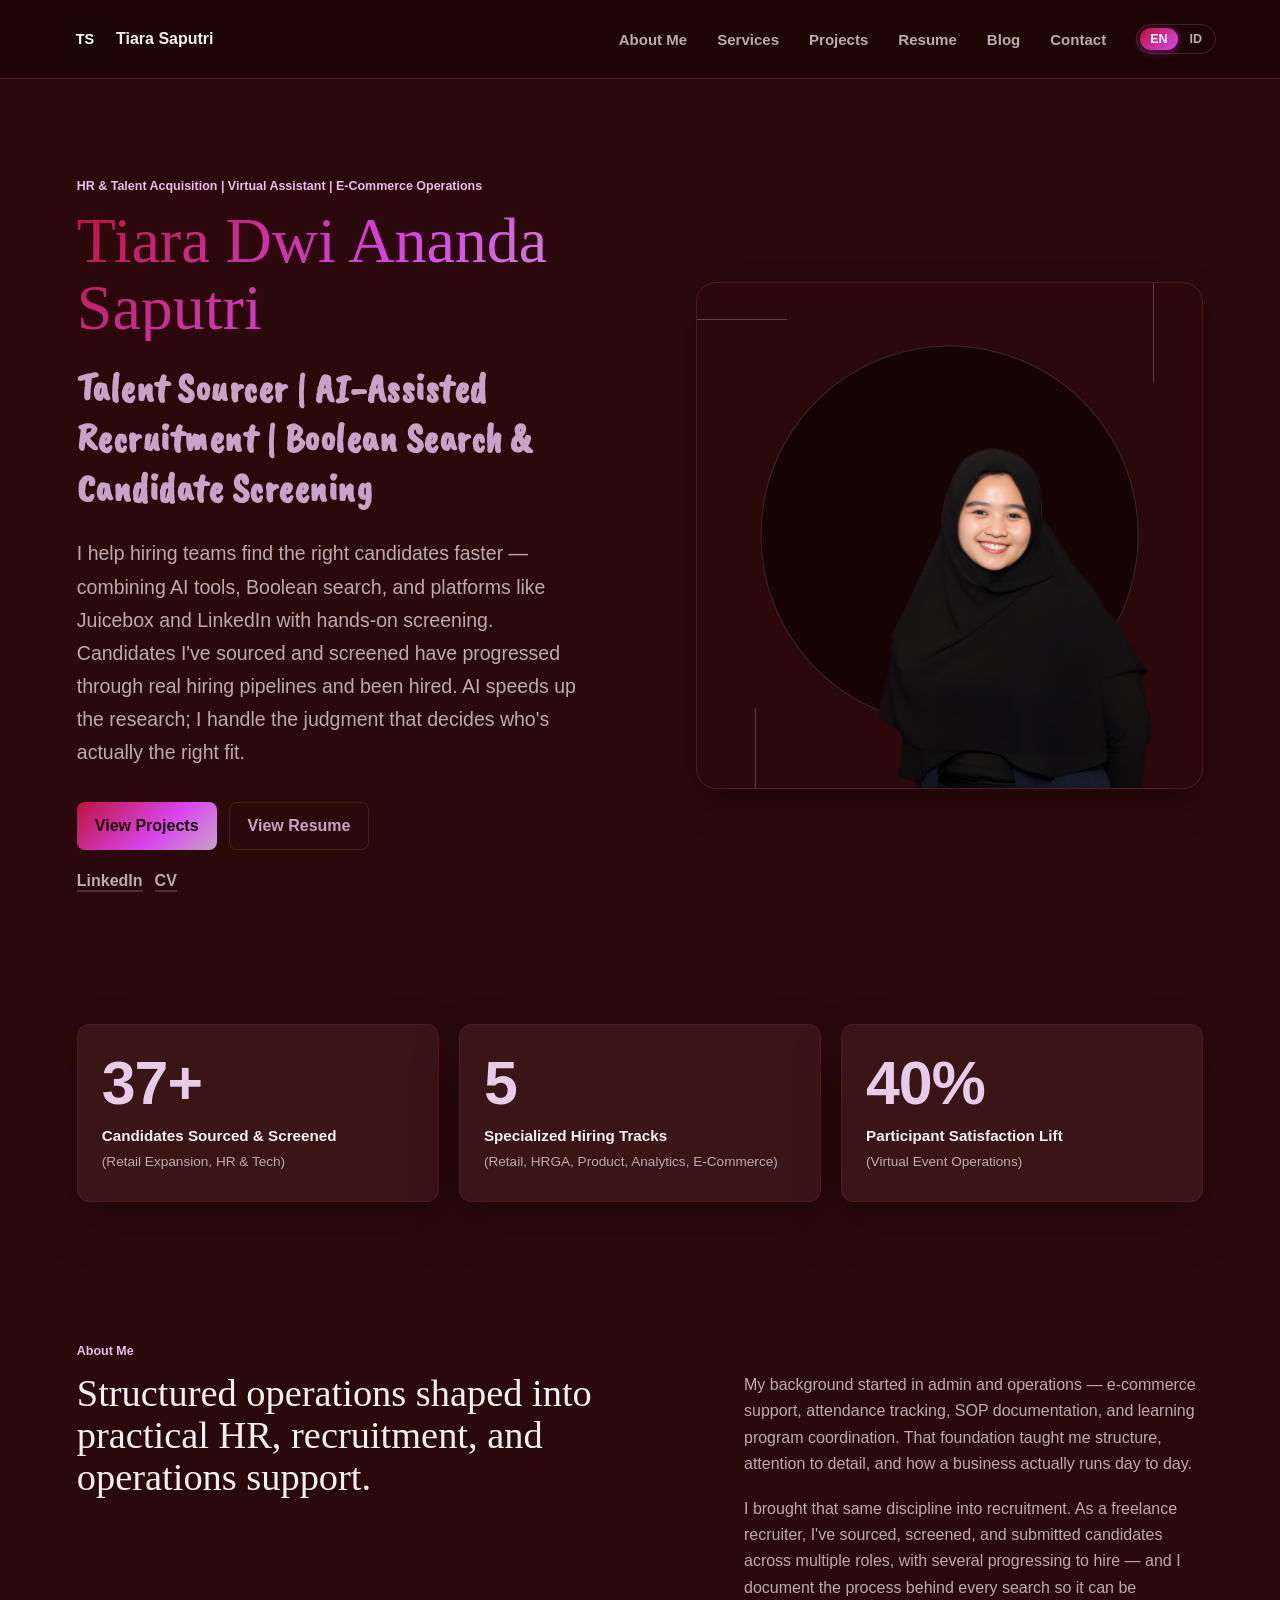
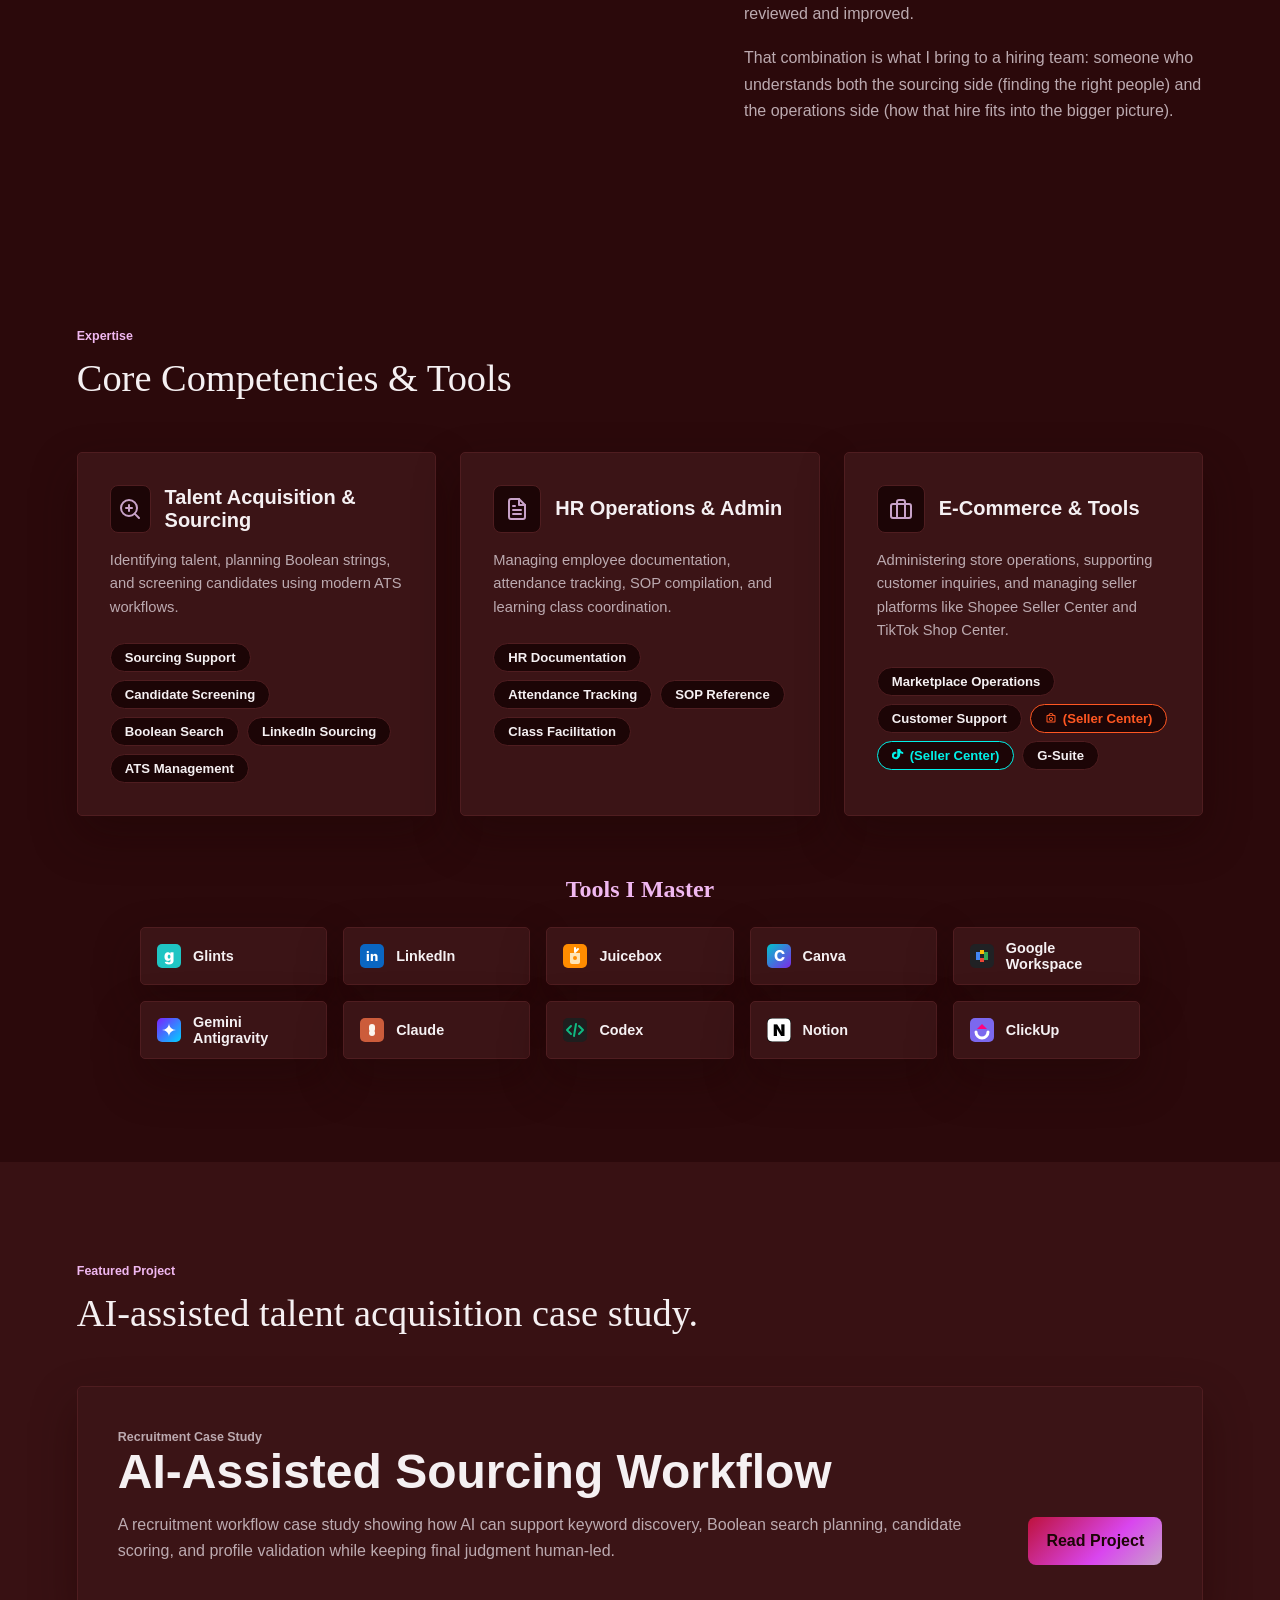
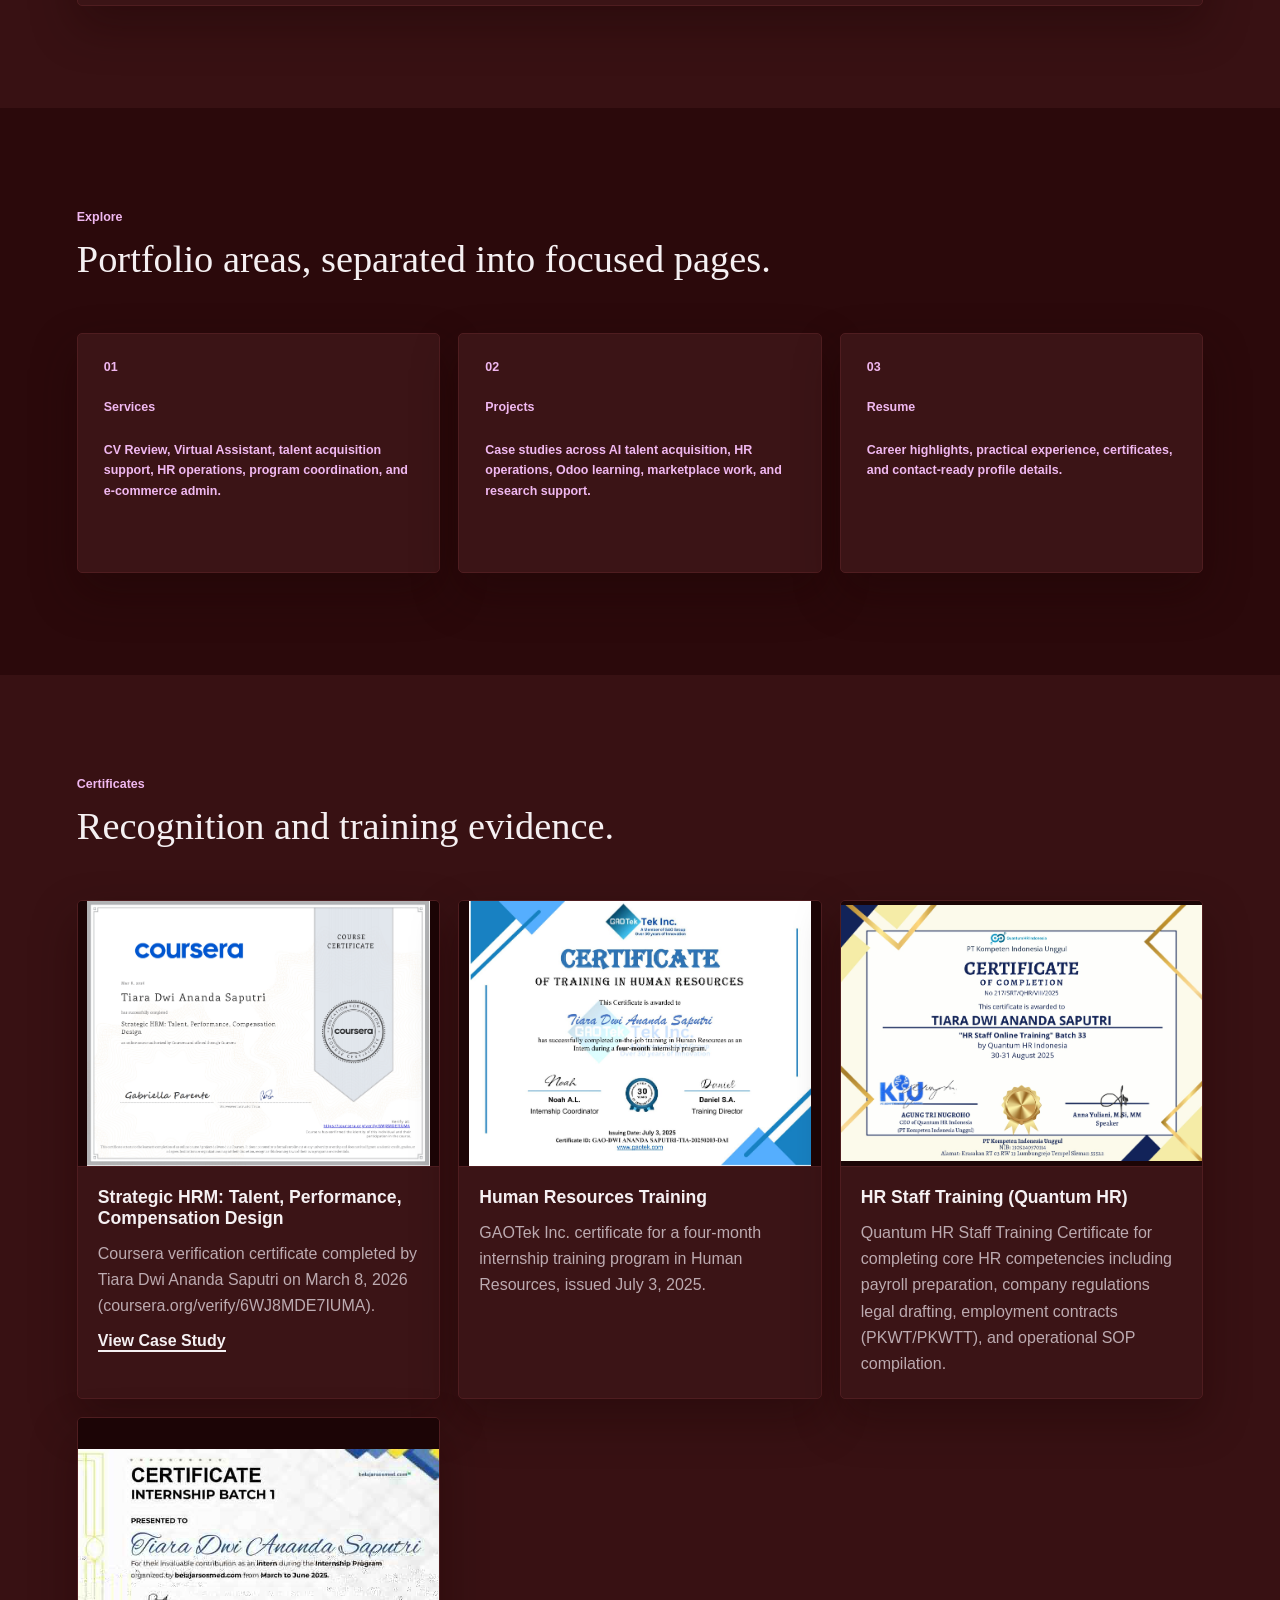
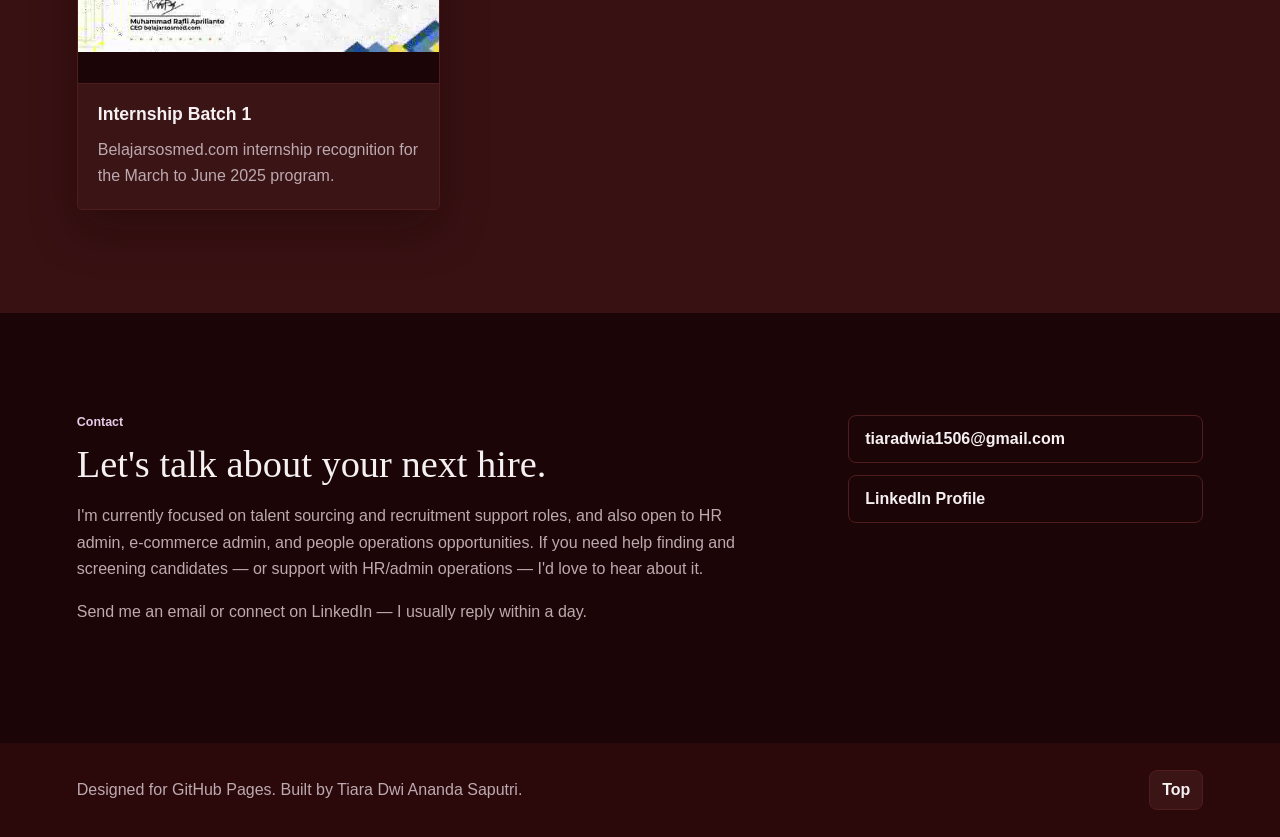
==== commit 40828860: "style: upgrade language toggle UI to segmented pill switch (index.html)" ====
--- a/index.html
+++ b/index.html
@@ -1,663 +1,664 @@
-<!doctype html>
-<html lang="en">
-  <head>
-  <link rel="icon" type="image/png" href="assets/favicon.png" />
-  <!-- Google tag (gtag.js) -->
-  <script async src="https://www.googletagmanager.com/gtag/js?id=G-NN7CFTCV67"></script>
-  <script>
-    window.dataLayer = window.dataLayer || [];
-    function gtag(){dataLayer.push(arguments);}
-    gtag('js', new Date());
-    gtag('config', 'G-NN7CFTCV67');
-  </script>
-    <meta charset="utf-8" />
-    <meta name="viewport" content="width=device-width, initial-scale=1" />
-    <meta name="description" content="Portfolio Tiara Dwi Ananda Saputri — HR &amp; Talent Acquisition Freelancer, Virtual Assistant, Jasa Review CV, AI-assisted sourcing, Boolean Search, dan HR Operations. Tersedia freelance, part-time, dan full-time." />
-    <meta name="keywords" content="HR freelancer Indonesia, talent acquisition freelance, jasa review CV, CV review Indonesia, rekrutmen freelance, virtual assistant HR, AI sourcing, Boolean search, people operations, HR operations, talent sourcer, freelance recruiter, Tiara Dwi Ananda Saputri" />
-    <meta name="author" content="Tiara Dwi Ananda Saputri" />
-    <meta name="robots" content="index, follow" />
-    <link rel="canonical" href="https://tiarahridn-sys.github.io/tiaradwia-portfolio/" />
-    <!-- Open Graph / LinkedIn / Social Preview -->
-    <meta property="og:type" content="website" />
-    <meta property="og:url" content="https://tiarahridn-sys.github.io/tiaradwia-portfolio/" />
-    <meta property="og:title" content="Tiara Dwi Ananda Saputri | HR &amp; Talent Acquisition | Virtual Assistant" />
-    <meta property="og:description" content="HR &amp; Talent Acquisition Freelancer — AI-assisted sourcing, Boolean search, jasa review CV, dan HR operations. Tersedia freelance, part-time, full-time." />
-    <meta property="og:image" content="https://tiarahridn-sys.github.io/tiaradwia-portfolio/assets/profile.png" />
-    <meta property="og:locale" content="id_ID" />
-    <meta property="og:locale:alternate" content="en_US" />
-    <meta property="og:site_name" content="Tiara Saputri Portfolio" />
-    <meta name="twitter:card" content="summary_large_image" />
-    <meta name="twitter:title" content="Tiara Dwi Ananda Saputri | HR &amp; Talent Acquisition | Virtual Assistant" />
-    <meta name="twitter:description" content="HR &amp; Talent Acquisition Freelancer — AI sourcing, Boolean search, CV review, HR operations." />
-    <meta name="twitter:image" content="https://tiarahridn-sys.github.io/tiaradwia-portfolio/assets/profile.png" />
-    <!-- JSON-LD Structured Data (Schema.org WebSite) for Site Name in Google Search -->
-    <script type="application/ld+json">
-    {
-      "@context": "https://schema.org",
-      "@type": "WebSite",
-      "name": "Tiara Saputri Portfolio",
-      "url": "https://tiarahridn-sys.github.io/tiaradwia-portfolio/"
-    }
-    </script>
-    <!-- JSON-LD Structured Data (Schema.org Person) -->
-    <script type="application/ld+json">
-    {
-      "@context": "https://schema.org",
-      "@type": "Person",
-      "name": "Tiara Dwi Ananda Saputri",
-      "url": "https://tiarahridn-sys.github.io/tiaradwia-portfolio/",
-      "image": "https://tiarahridn-sys.github.io/tiaradwia-portfolio/assets/profile.png",
-      "jobTitle": "HR & Talent Acquisition Specialist | Virtual Assistant",
-      "description": "HR & Talent Acquisition Freelancer dengan keahlian AI-assisted sourcing, Boolean search, jasa review CV, dan HR operations.",
-      "knowsLanguage": ["id", "en"],
-      "knowsAbout": ["Talent Acquisition", "Talent Sourcing", "HR Operations", "CV Review", "Boolean Search", "AI-Assisted Recruitment", "Virtual Assistant", "E-Commerce Operations", "LinkedIn Sourcing", "Candidate Screening"],
-      "sameAs": ["https://www.linkedin.com/in/tiaradwia/"],
-      "hasOfferCatalog": {
-        "@type": "OfferCatalog",
-        "name": "HR & Recruitment Services",
-        "itemListElement": [
-          {"@type": "Offer", "itemOffered": {"@type": "Service", "name": "Jasa Review CV", "description": "Review CV dari perspektif rekruter — struktur, ATS-readiness, format, dan keyword alignment.", "url": "https://tiarahridn-sys.github.io/tiaradwia-portfolio/cv-review.html"}},
-          {"@type": "Offer", "itemOffered": {"@type": "Service", "name": "Talent Acquisition & AI-Assisted Sourcing", "description": "Sourcing kandidat dengan AI, Boolean search, dan platform seperti Juicebox dan LinkedIn."}},
-          {"@type": "Offer", "itemOffered": {"@type": "Service", "name": "HR Operations", "description": "Dukungan operasional HR termasuk administrasi, SOP, dan onboarding."}}
-        ]
-      }
-    }
-    </script>
-    <title>Tiara Dwi Ananda Saputri | HR &amp; Talent Acquisition | Virtual Assistant</title>
-    <link rel="preconnect" href="https://fonts.googleapis.com" />
-    <link rel="preconnect" href="https://fonts.gstatic.com" crossorigin />
-    <link
-      href="https://fonts.googleapis.com/css2?family=Caveat+Brush&family=Inter:wght@400;500;600;700;800;900&display=swap"
-      rel="stylesheet"
-    />
-    <link rel="stylesheet" href="styles.css?v=multi-page-3" />
-    <script src="lang-switch.js"></script>
-  </head>
-  <body>
-    <header class="site-header">
-      <a class="brand" href="index.html" aria-label="Go to home">
-        <span class="brand-mark">TS</span>
-        <span>Tiara Saputri</span>
-      </a>
-      <nav class="nav-links" aria-label="Primary navigation">
-        <a href="index.html#about"><span class="lang-en">About Me</span><span class="lang-id">Tentang Saya</span></a>
-        <a href="services.html"><span class="lang-en">Services</span><span class="lang-id">Layanan</span></a>
-        <a href="projects.html"><span class="lang-en">Projects</span><span class="lang-id">Proyek</span></a>
-        <a href="resume.html">Resume</a>
-        <a href="blog.html">Blog</a>
-        <a href="index.html#contact"><span class="lang-en">Contact</span><span class="lang-id">Kontak</span></a>
-        <button id="lang-toggle" class="lang-toggle-btn" aria-label="Switch Language / Ubah Bahasa">
-          <span class="lang-text-en">EN</span> | <span class="lang-text-id">ID</span>
-        </button>
-      </nav>
-    </header>
-
-    <main id="home">
-      <section class="hero">
-        <div class="hero-copy">
-          <p class="eyebrow">
-            <span class="lang-en">HR &amp; Talent Acquisition | Virtual Assistant | E-Commerce Operations</span>
-            <span class="lang-id">Asisten Virtual | HR &amp; Rekrutmen | Operasi E-Commerce</span>
-          </p>
-          <h1 class="gradient-text">Tiara Dwi Ananda Saputri</h1>
-          <p class="hero-role">
-            <span class="lang-en">Talent Sourcer | AI-Assisted Recruitment | Boolean Search &amp; Candidate Screening</span>
-            <span class="lang-id">Talent Sourcer | Rekrutmen Berbantuan AI | Boolean Search &amp; Penyaringan Kandidat</span>
-          </p>
-          <p class="hero-intro">
-            <span class="lang-en">I help hiring teams find the right candidates faster — combining AI tools, Boolean search, and platforms like Juicebox and LinkedIn with hands-on screening. Candidates I've sourced and screened have progressed through real hiring pipelines and been hired. AI speeds up the research; I handle the judgment that decides who's actually the right fit.</span>
-            <span class="lang-id">Saya membantu tim rekrutmen menemukan kandidat yang tepat lebih cepat — memadukan alat bantu AI, Boolean search, serta platform seperti Juicebox dan LinkedIn dengan penyaringan kandidat langsung. Kandidat yang saya cari dan saring berhasil masuk ke dalam alur kerja rekrutmen nyata dan diterima bekerja. AI mempercepat proses riset; saya mengelola penilaian akhir yang menentukan siapa yang benar-benar cocok.</span>
-          </p>
-          <div class="hero-actions">
-            <a class="button primary" href="projects.html">
-              <span class="lang-en">View Projects</span>
-              <span class="lang-id">Lihat Proyek</span>
-            </a>
-            <a class="button secondary" href="resume.html">
-              <span class="lang-en">View Resume</span>
-              <span class="lang-id">Lihat Resume</span>
-            </a>
-          </div>
-          <div class="social-row" aria-label="Profile links">
-            <a href="https://www.linkedin.com/in/tiaradwia/">LinkedIn</a>
-            <a href="https://www.canva.com/design/DAHA_JMOAJ0/Pv9Jrc1iC2WQ0aVnlMyojw/view?utm_content=DAHA_JMOAJ0&utm_campaign=designshare&utm_medium=link2&utm_source=sharebutton">CV</a>
-          </div>
-        </div>
-
-        <aside class="hero-visual" aria-label="Profile highlight">
-          <div class="photo-card">
-            <div class="card-line line-top-left"></div>
-            <div class="card-line line-right"></div>
-            <div class="card-line line-bottom-left"></div>
-            <div class="glow-bg"></div>
-            <img
-              src="assets/profile-odoo.png?v=5"
-              onerror="this.onerror=null; this.src='assets/profile-odoo.svg?v=6';"
-              alt="Tiara Saputri — HR &amp; Talent Acquisition Freelancer"
-            />
-          </div>
-        </aside>
-      </section>
-
-      <!-- Real Work Impact Stats -->
-      <section class="stats-grid" aria-label="Real work impact statistics">
-        <div class="stat-card">
-          <span class="stat-number">37+</span>
-          <span class="stat-label">
-            <span class="lang-en">Candidates Sourced &amp; Screened<br><em>(Retail Expansion, HR &amp; Tech)</em></span>
-            <span class="lang-id">Kandidat Bersumber &amp; Disaring<br><em>(Ekspansi Ritel, HR &amp; Teknologi)</em></span>
-          </span>
-        </div>
-        <div class="stat-card">
-          <span class="stat-number">5</span>
-          <span class="stat-label">
-            <span class="lang-en">Specialized Hiring Tracks<br><em>(Retail, HRGA, Product, Analytics, E-Commerce)</em></span>
-            <span class="lang-id">Jalur Rekrutmen Spesialis<br><em>(Ritel, HRGA, Produk, Analitik, E-Commerce)</em></span>
-          </span>
-        </div>
-        <div class="stat-card">
-          <span class="stat-number">40%</span>
-          <span class="stat-label">
-            <span class="lang-en">Participant Satisfaction Lift<br><em>(Virtual Event Operations)</em></span>
-            <span class="lang-id">Peningkatan Kepuasan Peserta<br><em>(Operasional Acara Virtual)</em></span>
-          </span>
-        </div>
-      </section>
-
-      <section class="section about-section" id="about">
-        <div class="section-kicker">
-          <span class="lang-en">About Me</span>
-          <span class="lang-id">Tentang Saya</span>
-        </div>
-        <div class="split">
-          <div>
-            <h2>
-              <span class="lang-en">Structured operations shaped into practical HR, recruitment, and operations support.</span>
-              <span class="lang-id">Eksekusi terstruktur yang dibentuk menjadi dukungan praktis HR, rekrutmen, dan operasional.</span>
-            </h2>
-          </div>
-          <div class="about-copy">
-            <p>
-              <span class="lang-en">My background started in admin and operations — e-commerce support, attendance tracking, SOP documentation, and learning program coordination. That foundation taught me structure, attention to detail, and how a business actually runs day to day.</span>
-              <span class="lang-id">Latar belakang saya bermula di bidang admin dan operasional — dukungan e-commerce, pelacakan absensi, dokumentasi SOP, dan koordinasi program pembelajaran. Fondasi tersebut mengajarkan saya tentang struktur, perhatian terhadap detail, dan bagaimana sebuah bisnis berjalan dari hari ke hari.</span>
-            </p>
-            <p>
-              <span class="lang-en">I brought that same discipline into recruitment. As a freelance recruiter, I've sourced, screened, and submitted candidates across multiple roles, with several progressing to hire — and I document the process behind every search so it can be reviewed and improved.</span>
-              <span class="lang-id">Saya membawa disiplin yang sama ke dalam rekrutmen. Sebagai perekrut freelance, saya telah mencari, menyaring, dan mengajukan kandidat untuk berbagai posisi, dengan beberapa di antaranya berhasil lolos hingga diterima bekerja — dan saya mendokumentasikan proses di balik setiap pencarian agar dapat ditinjau dan ditingkatkan.</span>
-            </p>
-            <p>
-              <span class="lang-en">That combination is what I bring to a hiring team: someone who understands both the sourcing side (finding the right people) and the operations side (how that hire fits into the bigger picture).</span>
-              <span class="lang-id">Kombinasi itulah yang saya bawa ke dalam tim rekrutmen: seseorang yang memahami sisi sourcing (menemukan orang yang tepat) sekaligus sisi operasional (bagaimana rekrutmen tersebut sesuai dengan gambaran bisnis yang lebih besar).</span>
-            </p>
-          </div>
-        </div>
-      </section>
-
-      <section class="section skills-section" id="skills">
-        <div class="section-heading">
-          <p class="section-kicker">
-            <span class="lang-en">Expertise</span>
-            <span class="lang-id">Keahlian</span>
-          </p>
-          <h2>
-            <span class="lang-en">Core Competencies &amp; Tools</span>
-            <span class="lang-id">Kompetensi Utama &amp; Alat Kerja</span>
-          </h2>
-        </div>
-        <div class="skills-grid">
-          <div class="skills-card">
-            <div class="skills-card-header">
-              <div class="skills-icon">
-                <svg xmlns="http://www.w3.org/2000/svg" width="24" height="24" viewBox="0 0 24 24" fill="none" stroke="currentColor" stroke-width="2" stroke-linecap="round" stroke-linejoin="round"><circle cx="11" cy="11" r="8"></circle><line x1="21" y1="21" x2="16.65" y2="16.65"></line><line x1="11" y1="8" x2="11" y2="14"></line><line x1="8" y1="11" x2="14" y2="11"></line></svg>
-              </div>
-              <h3>
-                <span class="lang-en">Talent Acquisition &amp; Sourcing</span>
-                <span class="lang-id">Talent Acquisition &amp; Sourcing</span>
-              </h3>
-            </div>
-            <p class="skills-card-desc">
-              <span class="lang-en">Identifying talent, planning Boolean strings, and screening candidates using modern ATS workflows.</span>
-              <span class="lang-id">Mengidentifikasi talenta, merancang formula Boolean search, dan menyaring kandidat menggunakan alur kerja ATS modern.</span>
-            </p>
-            <div class="skill-badges">
-              <span class="skill-badge">
-                <span class="lang-en">Sourcing Support</span>
-                <span class="lang-id">Dukungan Sourcing</span>
-              </span>
-              <span class="skill-badge">
-                <span class="lang-en">Candidate Screening</span>
-                <span class="lang-id">Penyaringan Kandidat</span>
-              </span>
-              <span class="skill-badge">Boolean Search</span>
-              <span class="skill-badge">LinkedIn Sourcing</span>
-              <span class="skill-badge">
-                <span class="lang-en">ATS Management</span>
-                <span class="lang-id">Manajemen ATS</span>
-              </span>
-            </div>
-          </div>
-
-          <div class="skills-card">
-            <div class="skills-card-header">
-              <div class="skills-icon">
-                <svg xmlns="http://www.w3.org/2000/svg" width="24" height="24" viewBox="0 0 24 24" fill="none" stroke="currentColor" stroke-width="2" stroke-linecap="round" stroke-linejoin="round"><path d="M14 2H6a2 2 0 0 0-2 2v16a2 2 0 0 0 2 2h12a2 2 0 0 0 2-2V8z"></path><polyline points="14 2 14 8 20 8"></polyline><line x1="16" y1="13" x2="8" y2="13"></line><line x1="16" y1="17" x2="8" y2="17"></line><polyline points="10 9 9 9 8 9"></polyline></svg>
-              </div>
-              <h3>
-                <span class="lang-en">HR Operations &amp; Admin</span>
-                <span class="lang-id">Operasional &amp; Administrasi HR</span>
-              </h3>
-            </div>
-            <p class="skills-card-desc">
-              <span class="lang-en">Managing employee documentation, attendance tracking, SOP compilation, and learning class coordination.</span>
-              <span class="lang-id">Mengelola dokumentasi karyawan, pelacakan absensi, penyusunan SOP, dan koordinasi kelas pembelajaran.</span>
-            </p>
-            <div class="skill-badges">
-              <span class="skill-badge">
-                <span class="lang-en">HR Documentation</span>
-                <span class="lang-id">Dokumentasi HR</span>
-              </span>
-              <span class="skill-badge">
-                <span class="lang-en">Attendance Tracking</span>
-                <span class="lang-id">Pelacakan Kehadiran</span>
-              </span>
-              <span class="skill-badge">
-                <span class="lang-en">SOP Reference</span>
-                <span class="lang-id">Referensi SOP</span>
-              </span>
-              <span class="skill-badge">
-                <span class="lang-en">Class Facilitation</span>
-                <span class="lang-id">Fasilitasi Kelas</span>
-              </span>
-            </div>
-          </div>
-
-          <div class="skills-card">
-            <div class="skills-card-header">
-              <div class="skills-icon">
-                <svg xmlns="http://www.w3.org/2000/svg" width="24" height="24" viewBox="0 0 24 24" fill="none" stroke="currentColor" stroke-width="2" stroke-linecap="round" stroke-linejoin="round"><rect x="2" y="7" width="20" height="14" rx="2" ry="2"></rect><path d="M16 21V5a2 2 0 0 0-2-2h-4a2 2 0 0 0-2 2v16"></path></svg>
-              </div>
-              <h3>
-                <span class="lang-en">E-Commerce &amp; Tools</span>
-                <span class="lang-id">E-Commerce &amp; Alat Kerja</span>
-              </h3>
-            </div>
-            <p class="skills-card-desc">
-              <span class="lang-en">Administering store operations, supporting customer inquiries, and managing seller platforms like Shopee Seller Center and TikTok Shop Center.</span>
-              <span class="lang-id">Mengelola operasional toko online, melayani pertanyaan pelanggan, dan mengoperasikan platform penjual seperti Shopee Seller Center dan TikTok Shop Center.</span>
-            </p>
-            <div class="skill-badges">
-              <span class="skill-badge">
-                <span class="lang-en">Marketplace Operations</span>
-                <span class="lang-id">Operasional Marketplace</span>
-              </span>
-              <span class="skill-badge">
-                <span class="lang-en">Customer Support</span>
-                <span class="lang-id">Layanan Pelanggan</span>
-              </span>
-              <span class="skill-badge" style="display: inline-flex; align-items: center; gap: 6px; border-color: #ff5722; color: #ff5722;">
-                <svg width="12" height="12" viewBox="0 0 24 24" fill="currentColor" style="display: block;"><path d="M19 6h-1.7c-.8-2.3-2.9-4-5.3-4S7.5 3.7 6.7 6H5c-1.1 0-2 .9-2 2v11c0 1.1.9 2 2 2h14c1.1 0 2-.9 2-2V8c0-1.1-.9-2-2-2zm-7-2c1.4 0 2.6 1.1 3.1 2.5H8.9C9.4 5.1 10.6 4 12 4zm7 15H5V8h14v11zm-7-9c-2.2 0-4 1.8-4 4s1.8 4 4 4 4-1.8 4-4-1.8-4-4-4zm0 6c-1.1 0-2-.9-2-2s.9-2 2-2 2 .9 2 2-.9 2-2 2z"/></svg>
-                (Seller Center)
-              </span>
-              <span class="skill-badge" style="display: inline-flex; align-items: center; gap: 6px; border-color: #01f1e8; color: #01f1e8;">
-                <svg width="12" height="12" viewBox="0 0 24 24" fill="currentColor" style="display: block;"><path d="M12.525.02c1.31-.02 2.61-.01 3.91-.02.08 1.53.63 3.02 1.63 4.17 1.12 1.25 2.7 2.06 4.37 2.27v3.77c-1.79-.02-3.56-.5-5.07-1.47-.28-.18-.54-.38-.8-.6-.08.82-.12 1.64-.12 2.46 0 3.86-1.92 7.6-5.54 9.17-3.76 1.63-8.45.2-10.51-3.23C-1.8 12.98.05 7.74 4.3 6.13c1.37-.52 2.87-.58 4.28-.18v3.87c-.89-.31-1.88-.28-2.74.12-1.57.72-2.39 2.59-1.93 4.28.45 1.64 2.22 2.68 3.91 2.37 1.67-.3 2.76-1.87 2.72-3.53V.02z"/></svg>
-                (Seller Center)
-              </span>
-              <span class="skill-badge">G-Suite</span>
-            </div>
-          </div>
-        </div>
-
-        <!-- Tools I Use / Alat Kerja -->
-        <div class="tools-section">
-          <h3 class="tools-heading">
-            <span class="lang-en">Tools I Master</span>
-            <span class="lang-id">Aplikasi &amp; Tools yang Dikuasai</span>
-          </h3>
-          <div class="tools-grid">
-            <!-- Glints -->
-            <div class="tool-card">
-              <div class="tool-logo">
-                <svg viewBox="0 0 24 24" xmlns="http://www.w3.org/2000/svg">
-                  <rect width="24" height="24" rx="5" fill="#1fc5c3"/>
-                  <text x="12" y="17" fill="#ffffff" font-family="'Inter', sans-serif" font-weight="900" font-size="16" text-anchor="middle">g</text>
-                </svg>
-              </div>
-              <span class="tool-name">Glints</span>
-            </div>
-
-            <!-- LinkedIn -->
-            <div class="tool-card">
-              <div class="tool-logo">
-                <svg viewBox="0 0 24 24" xmlns="http://www.w3.org/2000/svg">
-                  <rect width="24" height="24" rx="5" fill="#0A66C2"/>
-                  <text x="12" y="16.5" fill="#ffffff" font-family="'Inter', sans-serif" font-weight="800" font-size="13" text-anchor="middle">in</text>
-                </svg>
-              </div>
-              <span class="tool-name">LinkedIn</span>
-            </div>
-
-            <!-- Juicebox -->
-            <div class="tool-card">
-              <div class="tool-logo">
-                <svg viewBox="0 0 24 24" fill="none" xmlns="http://www.w3.org/2000/svg">
-                  <rect width="24" height="24" rx="5" fill="#FF8C00"/>
-                  <path d="M7 9h10v9a2 2 0 0 1-2 2H9a2 2 0 0 1-2-2V9z" fill="#FFE4B5"/>
-                  <path d="M15 5l-3 3M12 8V4" stroke="#ffffff" stroke-width="2" stroke-linecap="round"/>
-                  <circle cx="12" cy="14" r="2" fill="#FF8C00"/>
-                </svg>
-              </div>
-              <span class="tool-name">Juicebox</span>
-            </div>
-
-            <!-- Canva -->
-            <div class="tool-card">
-              <div class="tool-logo">
-                <svg viewBox="0 0 24 24" xmlns="http://www.w3.org/2000/svg">
-                  <defs>
-                    <linearGradient id="canva-grad" x1="0%" y1="0%" x2="100%" y2="100%">
-                      <stop offset="0%" stop-color="#00C4CC" />
-                      <stop offset="100%" stop-color="#7D2AE8" />
-                    </linearGradient>
-                  </defs>
-                  <rect width="24" height="24" rx="5" fill="url(#canva-grad)"/>
-                  <text x="12" y="17" fill="#ffffff" font-family="'Inter', sans-serif" font-weight="800" font-size="15" text-anchor="middle">C</text>
-                </svg>
-              </div>
-              <span class="tool-name">Canva</span>
-            </div>
-
-            <!-- Google Workspace -->
-            <div class="tool-card">
-              <div class="tool-logo">
-                <svg viewBox="0 0 24 24" xmlns="http://www.w3.org/2000/svg" fill="none">
-                  <rect width="24" height="24" rx="5" fill="#202124"/>
-                  <path d="M6 8v8h4V8H6z" fill="#4285F4"/>
-                  <path d="M14 8v8h4V8h-4z" fill="#34A853"/>
-                  <path d="M10 6h4v4h-4V6z" fill="#FBBC05"/>
-                  <path d="M10 14h4v4h-4v-4z" fill="#EA4335"/>
-                </svg>
-              </div>
-              <span class="tool-name">Google Workspace</span>
-            </div>
-
-            <!-- Gemini Antigravity -->
-            <div class="tool-card">
-              <div class="tool-logo">
-                <svg viewBox="0 0 24 24" xmlns="http://www.w3.org/2000/svg">
-                  <defs>
-                    <linearGradient id="gemini-grad" x1="0%" y1="0%" x2="100%" y2="100%">
-                      <stop offset="0%" stop-color="#7a22ff" />
-                      <stop offset="100%" stop-color="#00d2ff" />
-                    </linearGradient>
-                  </defs>
-                  <rect width="24" height="24" rx="5" fill="url(#gemini-grad)"/>
-                  <path d="M12 5c0 3.866 3.134 7 7 7-3.866 0-7 3.134-7 7 0-3.866-3.134-7-7-7 3.866 0 7-3.134 7-7z" fill="#ffffff"/>
-                </svg>
-              </div>
-              <span class="tool-name">Gemini Antigravity</span>
-            </div>
-
-            <!-- Claude -->
-            <div class="tool-card">
-              <div class="tool-logo">
-                <svg viewBox="0 0 24 24" xmlns="http://www.w3.org/2000/svg">
-                  <rect width="24" height="24" rx="5" fill="#cc5c3b"/>
-                  <path d="M12 6a3 3 0 0 1 3 3v2a3 3 0 0 1-6 0V9a3 3 0 0 1 3-3z" fill="#fcf6f0"/>
-                  <circle cx="12" cy="15" r="3" fill="#fcf6f0"/>
-                </svg>
-              </div>
-              <span class="tool-name">Claude</span>
-            </div>
-
-            <!-- Codex -->
-            <div class="tool-card">
-              <div class="tool-logo">
-                <svg viewBox="0 0 24 24" xmlns="http://www.w3.org/2000/svg" fill="none">
-                  <rect width="24" height="24" rx="5" fill="#1e1e1e"/>
-                  <path d="M8 8l-4 4 4 4M16 8l4 4-4 4M13 6l-2 12" stroke="#10b981" stroke-width="2" stroke-linecap="round" stroke-linejoin="round"/>
-                </svg>
-              </div>
-              <span class="tool-name">Codex</span>
-            </div>
-
-            <!-- Notion -->
-            <div class="tool-card">
-              <div class="tool-logo">
-                <svg viewBox="0 0 24 24" xmlns="http://www.w3.org/2000/svg">
-                  <rect width="24" height="24" rx="5" fill="#ffffff" stroke="#000000" stroke-width="1"/>
-                  <text x="12" y="18" fill="#000000" font-family="'Inter', sans-serif" font-weight="900" font-size="16" text-anchor="middle">N</text>
-                </svg>
-              </div>
-              <span class="tool-name">Notion</span>
-            </div>
-
-            <!-- ClickUp -->
-            <div class="tool-card">
-              <div class="tool-logo">
-                <svg viewBox="0 0 24 24" xmlns="http://www.w3.org/2000/svg" fill="none">
-                  <rect width="24" height="24" rx="5" fill="#7b68ee"/>
-                  <path d="M12 6l-5 5h10l-5-5z" fill="#ff007f"/>
-                  <path d="M6 14c0 3.3 2.7 6 6 6s6-2.7 6-6" stroke="#ffffff" stroke-width="3" stroke-linecap="round"/>
-                </svg>
-              </div>
-              <span class="tool-name">ClickUp</span>
-            </div>
-          </div>
-        </div>
-      </section>
-
-      <section class="section muted" id="featured-project">
-        <div class="section-heading">
-          <p class="section-kicker">
-            <span class="lang-en">Featured Project</span>
-            <span class="lang-id">Proyek Unggulan</span>
-          </p>
-          <h2>
-            <span class="lang-en">AI-assisted talent acquisition case study.</span>
-            <span class="lang-id">Studi kasus talent acquisition berbantuan AI.</span>
-          </h2>
-        </div>
-        <article class="feature-panel">
-          <div>
-            <p class="eyebrow">
-              <span class="lang-en">Recruitment Case Study</span>
-              <span class="lang-id">Studi Kasus Rekrutmen</span>
-            </p>
-            <h3>
-              <span class="lang-en">AI-Assisted Sourcing Workflow</span>
-              <span class="lang-id">Alur Kerja Sourcing Berbantuan AI</span>
-            </h3>
-            <p>
-              <span class="lang-en">A recruitment workflow case study showing how AI can support keyword discovery, Boolean search planning, candidate scoring, and profile validation while keeping final judgment human-led.</span>
-              <span class="lang-id">Studi kasus alur kerja rekrutmen yang menunjukkan bagaimana AI dapat mendukung penemuan kata kunci, perencanaan Boolean search, penilaian kandidat, dan validasi profil dengan tetap mengutamakan penilaian akhir manusia.</span>
-            </p>
-          </div>
-          <a class="button primary" href="ai-sourcing-case-study.html">
-            <span class="lang-en">Read Project</span>
-            <span class="lang-id">Baca Proyek</span>
-          </a>
-        </article>
-      </section>
-
-      <section class="section page-preview-section">
-        <div class="section-heading">
-          <p class="section-kicker">
-            <span class="lang-en">Explore</span>
-            <span class="lang-id">Jelajahi</span>
-          </p>
-          <h2>
-            <span class="lang-en">Portfolio areas, separated into focused pages.</span>
-            <span class="lang-id">Area portofolio, dipisahkan ke dalam halaman terfokus.</span>
-          </h2>
-        </div>
-        <div class="page-card-grid">
-          <a class="page-card" href="services.html">
-            <span>01</span>
-            <h3>
-              <span class="lang-en">Services</span>
-              <span class="lang-id">Layanan</span>
-            </h3>
-            <p>
-              <span class="lang-en">CV Review, Virtual Assistant, talent acquisition support, HR operations, program coordination, and e-commerce admin.</span>
-              <span class="lang-id">Review CV, Asisten Virtual, dukungan talent acquisition, operasional HR, koordinasi program, dan admin e-commerce.</span>
-            </p>
-          </a>
-          <a class="page-card" href="projects.html">
-            <span>02</span>
-            <h3>
-              <span class="lang-en">Projects</span>
-              <span class="lang-id">Proyek</span>
-            </h3>
-            <p>
-              <span class="lang-en">Case studies across AI talent acquisition, HR operations, Odoo learning, marketplace work, and research support.</span>
-              <span class="lang-id">Studi kasus tentang talent acquisition AI, operasional HR, pembelajaran Odoo, pekerjaan marketplace, dan dukungan riset.</span>
-            </p>
-          </a>
-          <a class="page-card" href="resume.html">
-            <span>03</span>
-            <h3>
-              <span class="lang-en">Resume</span>
-              <span class="lang-id">Resume</span>
-            </h3>
-            <p>
-              <span class="lang-en">Career highlights, practical experience, certificates, and contact-ready profile details.</span>
-              <span class="lang-id">Sorotan karir, pengalaman praktis, sertifikat, dan detail profil siap kontak.</span>
-            </p>
-          </a>
-        </div>
-      </section>
-
-      <section class="section muted" id="certificates">
-        <div class="section-heading">
-          <p class="section-kicker">
-            <span class="lang-en">Certificates</span>
-            <span class="lang-id">Sertifikat</span>
-          </p>
-          <h2>
-            <span class="lang-en">Recognition and training evidence.</span>
-            <span class="lang-id">Pengakuan dan bukti pelatihan.</span>
-          </h2>
-        </div>
-        <div class="certificate-grid">
-          <!-- 1. Coursera Strategic HRM -->
-          <article class="certificate-card">
-            <img
-              src="assets/certificate-hrm.jpg?v=1"
-              onerror="this.onerror=null; this.src='assets/certificate-hrm.svg?v=4';"
-              alt="Coursera Strategic HRM certificate — Tiara Dwi Ananda Saputri"
-            />
-            <div>
-              <h3>
-                <span class="lang-en">Strategic HRM: Talent, Performance, Compensation Design</span>
-                <span class="lang-id">HRM Strategis: Desain Talenta, Kinerja, dan Kompensasi</span>
-              </h3>
-              <p>
-                <span class="lang-en">Coursera verification certificate completed by Tiara Dwi Ananda Saputri on March 8, 2026 (coursera.org/verify/6WJ8MDE7IUMA).</span>
-                <span class="lang-id">Sertifikat verifikasi Coursera yang diselesaikan oleh Tiara Dwi Ananda Saputri pada 8 Maret 2026 (coursera.org/verify/6WJ8MDE7IUMA).</span>
-              </p>
-              <a class="text-link" style="margin-top: 12px; display: inline-flex;" href="strategic-hrm-case-study.html">
-                <span class="lang-en">View Case Study</span>
-                <span class="lang-id">Lihat Studi Kasus</span>
-              </a>
-            </div>
-          </article>
-          <!-- 2. GAOTek HR Training -->
-          <article class="certificate-card">
-            <img
-              src="assets/certificate-gaotek-hr.jpg?v=1"
-              onerror="this.onerror=null; this.src='assets/certificate-gaotek-hr.svg?v=4';"
-              alt="GAOTek Human Resources Training certificate — Tiara Dwi Ananda Saputri"
-            />
-            <div>
-              <h3>
-                <span class="lang-en">Human Resources Training</span>
-                <span class="lang-id">Pelatihan Sumber Daya Manusia</span>
-              </h3>
-              <p>
-                <span class="lang-en">GAOTek Inc. certificate for a four-month internship training program in Human Resources, issued July 3, 2025.</span>
-                <span class="lang-id">Sertifikat GAOTek Inc. untuk program pelatihan magang empat bulan di bidang Sumber Daya Manusia, diterbitkan 3 Juli 2025.</span>
-              </p>
-            </div>
-          </article>
-          <!-- 3. Quantum HR Staff Training -->
-          <article class="certificate-card">
-            <img
-              src="assets/hr-completion-33-page-1.jpg?v=1"
-              onerror="this.onerror=null; this.src='assets/hr-completion-33-page-1.svg?v=4';"
-              alt="Quantum HR Staff Training certificate — Tiara Dwi Ananda Saputri"
-            />
-            <div>
-              <h3>
-                <span class="lang-en">HR Staff Training (Quantum HR)</span>
-                <span class="lang-id">Pelatihan Staf HR (Quantum HR)</span>
-              </h3>
-              <p>
-                <span class="lang-en">Quantum HR Staff Training Certificate for completing core HR competencies including payroll preparation, company regulations legal drafting, employment contracts (PKWT/PKWTT), and operational SOP compilation.</span>
-                <span class="lang-id">Sertifikat Pelatihan Staf HR dari Quantum HR untuk penyelesaian kompetensi utama HR meliputi penyusunan payroll, legal drafting peraturan perusahaan, perjanjian kerja (PKWT/PKWTT), dan penyusunan SOP operasional.</span>
-              </p>
-            </div>
-          </article>
-          <!-- 4. Belajarsosmed Internship -->
-          <article class="certificate-card">
-            <img
-              src="assets/certificate-ca.jpg?v=1"
-              onerror="this.onerror=null; this.src='assets/certificate-ca.svg?v=4';"
-              alt="Belajarsosmed Internship Batch 1 certificate — Tiara Dwi Ananda Saputri"
-            />
-            <div>
-              <h3>
-                <span class="lang-en">Internship Batch 1</span>
-                <span class="lang-id">Magang Batch 1</span>
-              </h3>
-              <p>
-                <span class="lang-en">Belajarsosmed.com internship recognition for the March to June 2025 program.</span>
-                <span class="lang-id">Pengakuan magang Belajarsosmed.com untuk program Maret hingga Juni 2025.</span>
-              </p>
-            </div>
-          </article>
-        </div>
-      </section>
-
-      <section class="contact-section" id="contact">
-        <div>
-          <p class="section-kicker">
-            <span class="lang-en">Contact</span>
-            <span class="lang-id">Kontak</span>
-          </p>
-          <h2>
-            <span class="lang-en">Let's talk about your next hire.</span>
-            <span class="lang-id">Mari diskusikan rekrutmen Anda berikutnya.</span>
-          </h2>
-          <p style="margin-top: 18px; color: var(--muted); line-height: 1.65; max-width: 680px;">
-            <span class="lang-en">I'm currently focused on talent sourcing and recruitment support roles, and also open to HR admin, e-commerce admin, and people operations opportunities. If you need help finding and screening candidates — or support with HR/admin operations — I'd love to hear about it.</span>
-            <span class="lang-id">Saat ini saya berfokus pada peran talent sourcing dan dukungan rekrutmen, serta terbuka untuk peluang admin HR, admin e-commerce, dan operasional SDM (people operations). Jika Anda membutuhkan bantuan untuk menemukan dan menyaring kandidat — atau dukungan untuk operasional HR/admin — saya akan sangat senang mendengarnya.</span>
-          </p>
-          <p style="margin-top: 12px; color: var(--muted); line-height: 1.65; max-width: 680px;">
-            <span class="lang-en">Send me an email or connect on LinkedIn — I usually reply within a day.</span>
-            <span class="lang-id">Kirimkan saya email atau hubungi saya di LinkedIn — saya biasanya membalas dalam waktu satu hari.</span>
-          </p>
-        </div>
-        <div class="contact-panel">
-          <a href="mailto:tiaradwia1506@gmail.com">tiaradwia1506@gmail.com</a>
-          <a href="https://www.linkedin.com/in/tiaradwia/">
-            <span class="lang-en">LinkedIn Profile</span>
-            <span class="lang-id">Profil LinkedIn</span>
-          </a>
-        </div>
-      </section>
-    </main>
-
-    <footer class="site-footer">
-      <p>
-        <span class="lang-en">Designed for GitHub Pages. Built by Tiara Dwi Ananda Saputri.</span>
-        <span class="lang-id">Didesain untuk GitHub Pages. Dibuat oleh Tiara Dwi Ananda Saputri.</span>
-      </p>
-      <button class="top-button" type="button" aria-label="Back to top">
-        <span class="lang-en">Top</span>
-        <span class="lang-id">Ke Atas</span>
-      </button>
-    </footer>
-
-    <script src="script.js?v=multi-page-1"></script>
-  </body>
-</html>
+<!doctype html>
+<html lang="en">
+  <head>
+  <link rel="icon" type="image/png" href="assets/favicon.png" />
+  <!-- Google tag (gtag.js) -->
+  <script async src="https://www.googletagmanager.com/gtag/js?id=G-NN7CFTCV67"></script>
+  <script>
+    window.dataLayer = window.dataLayer || [];
+    function gtag(){dataLayer.push(arguments);}
+    gtag('js', new Date());
+    gtag('config', 'G-NN7CFTCV67');
+  </script>
+    <meta charset="utf-8" />
+    <meta name="viewport" content="width=device-width, initial-scale=1" />
+    <meta name="description" content="Portfolio Tiara Dwi Ananda Saputri — HR &amp; Talent Acquisition Freelancer, Virtual Assistant, Jasa Review CV, AI-assisted sourcing, Boolean Search, dan HR Operations. Tersedia freelance, part-time, dan full-time." />
+    <meta name="keywords" content="HR freelancer Indonesia, talent acquisition freelance, jasa review CV, CV review Indonesia, rekrutmen freelance, virtual assistant HR, AI sourcing, Boolean search, people operations, HR operations, talent sourcer, freelance recruiter, Tiara Dwi Ananda Saputri" />
+    <meta name="author" content="Tiara Dwi Ananda Saputri" />
+    <meta name="robots" content="index, follow" />
+    <link rel="canonical" href="https://tiarahridn-sys.github.io/tiaradwia-portfolio/" />
+    <!-- Open Graph / LinkedIn / Social Preview -->
+    <meta property="og:type" content="website" />
+    <meta property="og:url" content="https://tiarahridn-sys.github.io/tiaradwia-portfolio/" />
+    <meta property="og:title" content="Tiara Dwi Ananda Saputri | HR &amp; Talent Acquisition | Virtual Assistant" />
+    <meta property="og:description" content="HR &amp; Talent Acquisition Freelancer — AI-assisted sourcing, Boolean search, jasa review CV, dan HR operations. Tersedia freelance, part-time, full-time." />
+    <meta property="og:image" content="https://tiarahridn-sys.github.io/tiaradwia-portfolio/assets/profile.png" />
+    <meta property="og:locale" content="id_ID" />
+    <meta property="og:locale:alternate" content="en_US" />
+    <meta property="og:site_name" content="Tiara Saputri Portfolio" />
+    <meta name="twitter:card" content="summary_large_image" />
+    <meta name="twitter:title" content="Tiara Dwi Ananda Saputri | HR &amp; Talent Acquisition | Virtual Assistant" />
+    <meta name="twitter:description" content="HR &amp; Talent Acquisition Freelancer — AI sourcing, Boolean search, CV review, HR operations." />
+    <meta name="twitter:image" content="https://tiarahridn-sys.github.io/tiaradwia-portfolio/assets/profile.png" />
+    <!-- JSON-LD Structured Data (Schema.org WebSite) for Site Name in Google Search -->
+    <script type="application/ld+json">
+    {
+      "@context": "https://schema.org",
+      "@type": "WebSite",
+      "name": "Tiara Saputri Portfolio",
+      "url": "https://tiarahridn-sys.github.io/tiaradwia-portfolio/"
+    }
+    </script>
+    <!-- JSON-LD Structured Data (Schema.org Person) -->
+    <script type="application/ld+json">
+    {
+      "@context": "https://schema.org",
+      "@type": "Person",
+      "name": "Tiara Dwi Ananda Saputri",
+      "url": "https://tiarahridn-sys.github.io/tiaradwia-portfolio/",
+      "image": "https://tiarahridn-sys.github.io/tiaradwia-portfolio/assets/profile.png",
+      "jobTitle": "HR & Talent Acquisition Specialist | Virtual Assistant",
+      "description": "HR & Talent Acquisition Freelancer dengan keahlian AI-assisted sourcing, Boolean search, jasa review CV, dan HR operations.",
+      "knowsLanguage": ["id", "en"],
+      "knowsAbout": ["Talent Acquisition", "Talent Sourcing", "HR Operations", "CV Review", "Boolean Search", "AI-Assisted Recruitment", "Virtual Assistant", "E-Commerce Operations", "LinkedIn Sourcing", "Candidate Screening"],
+      "sameAs": ["https://www.linkedin.com/in/tiaradwia/"],
+      "hasOfferCatalog": {
+        "@type": "OfferCatalog",
+        "name": "HR & Recruitment Services",
+        "itemListElement": [
+          {"@type": "Offer", "itemOffered": {"@type": "Service", "name": "Jasa Review CV", "description": "Review CV dari perspektif rekruter — struktur, ATS-readiness, format, dan keyword alignment.", "url": "https://tiarahridn-sys.github.io/tiaradwia-portfolio/cv-review.html"}},
+          {"@type": "Offer", "itemOffered": {"@type": "Service", "name": "Talent Acquisition & AI-Assisted Sourcing", "description": "Sourcing kandidat dengan AI, Boolean search, dan platform seperti Juicebox dan LinkedIn."}},
+          {"@type": "Offer", "itemOffered": {"@type": "Service", "name": "HR Operations", "description": "Dukungan operasional HR termasuk administrasi, SOP, dan onboarding."}}
+        ]
+      }
+    }
+    </script>
+    <title>Tiara Dwi Ananda Saputri | HR &amp; Talent Acquisition | Virtual Assistant</title>
+    <link rel="preconnect" href="https://fonts.googleapis.com" />
+    <link rel="preconnect" href="https://fonts.gstatic.com" crossorigin />
+    <link
+      href="https://fonts.googleapis.com/css2?family=Caveat+Brush&family=Inter:wght@400;500;600;700;800;900&display=swap"
+      rel="stylesheet"
+    />
+    <link rel="stylesheet" href="styles.css?v=renewal-v5" />
+    <script src="lang-switch.js?v=renewal-v5"></script>
+  </head>
+  <body>
+    <header class="site-header">
+      <a class="brand" href="index.html" aria-label="Go to home">
+        <span class="brand-mark">TS</span>
+        <span>Tiara Saputri</span>
+      </a>
+      <nav class="nav-links" aria-label="Primary navigation">
+        <a href="index.html#about"><span class="lang-en">About Me</span><span class="lang-id">Tentang Saya</span></a>
+        <a href="services.html"><span class="lang-en">Services</span><span class="lang-id">Layanan</span></a>
+        <a href="projects.html"><span class="lang-en">Projects</span><span class="lang-id">Proyek</span></a>
+        <a href="resume.html">Resume</a>
+        <a href="blog.html">Blog</a>
+        <a href="index.html#contact"><span class="lang-en">Contact</span><span class="lang-id">Kontak</span></a>
+        <button id="lang-toggle" class="lang-toggle-btn" aria-label="Switch Language / Ubah Bahasa">
+          <span class="lang-text-en">EN</span>
+          <span class="lang-text-id">ID</span>
+        </button>
+      </nav>
+    </header>
+
+    <main id="home">
+      <section class="hero">
+        <div class="hero-copy">
+          <p class="eyebrow">
+            <span class="lang-en">HR &amp; Talent Acquisition | Virtual Assistant | E-Commerce Operations</span>
+            <span class="lang-id">Asisten Virtual | HR &amp; Rekrutmen | Operasi E-Commerce</span>
+          </p>
+          <h1 class="gradient-text">Tiara Dwi Ananda Saputri</h1>
+          <p class="hero-role">
+            <span class="lang-en">Talent Sourcer | AI-Assisted Recruitment | Boolean Search &amp; Candidate Screening</span>
+            <span class="lang-id">Talent Sourcer | Rekrutmen Berbantuan AI | Boolean Search &amp; Penyaringan Kandidat</span>
+          </p>
+          <p class="hero-intro">
+            <span class="lang-en">I help hiring teams find the right candidates faster — combining AI tools, Boolean search, and platforms like Juicebox and LinkedIn with hands-on screening. Candidates I've sourced and screened have progressed through real hiring pipelines and been hired. AI speeds up the research; I handle the judgment that decides who's actually the right fit.</span>
+            <span class="lang-id">Saya membantu tim rekrutmen menemukan kandidat yang tepat lebih cepat — memadukan alat bantu AI, Boolean search, serta platform seperti Juicebox dan LinkedIn dengan penyaringan kandidat langsung. Kandidat yang saya cari dan saring berhasil masuk ke dalam alur kerja rekrutmen nyata dan diterima bekerja. AI mempercepat proses riset; saya mengelola penilaian akhir yang menentukan siapa yang benar-benar cocok.</span>
+          </p>
+          <div class="hero-actions">
+            <a class="button primary" href="projects.html">
+              <span class="lang-en">View Projects</span>
+              <span class="lang-id">Lihat Proyek</span>
+            </a>
+            <a class="button secondary" href="resume.html">
+              <span class="lang-en">View Resume</span>
+              <span class="lang-id">Lihat Resume</span>
+            </a>
+          </div>
+          <div class="social-row" aria-label="Profile links">
+            <a href="https://www.linkedin.com/in/tiaradwia/">LinkedIn</a>
+            <a href="https://www.canva.com/design/DAHA_JMOAJ0/Pv9Jrc1iC2WQ0aVnlMyojw/view?utm_content=DAHA_JMOAJ0&utm_campaign=designshare&utm_medium=link2&utm_source=sharebutton">CV</a>
+          </div>
+        </div>
+
+        <aside class="hero-visual" aria-label="Profile highlight">
+          <div class="photo-card">
+            <div class="card-line line-top-left"></div>
+            <div class="card-line line-right"></div>
+            <div class="card-line line-bottom-left"></div>
+            <div class="glow-bg"></div>
+            <img
+              src="assets/profile-odoo.png?v=5"
+              onerror="this.onerror=null; this.src='assets/profile-odoo.svg?v=6';"
+              alt="Tiara Saputri — HR &amp; Talent Acquisition Freelancer"
+            />
+          </div>
+        </aside>
+      </section>
+
+      <!-- Real Work Impact Stats -->
+      <section class="stats-grid" aria-label="Real work impact statistics">
+        <div class="stat-card">
+          <span class="stat-number">37+</span>
+          <span class="stat-label">
+            <span class="lang-en">Candidates Sourced &amp; Screened<br><em>(Retail Expansion, HR &amp; Tech)</em></span>
+            <span class="lang-id">Kandidat Bersumber &amp; Disaring<br><em>(Ekspansi Ritel, HR &amp; Teknologi)</em></span>
+          </span>
+        </div>
+        <div class="stat-card">
+          <span class="stat-number">5</span>
+          <span class="stat-label">
+            <span class="lang-en">Specialized Hiring Tracks<br><em>(Retail, HRGA, Product, Analytics, E-Commerce)</em></span>
+            <span class="lang-id">Jalur Rekrutmen Spesialis<br><em>(Ritel, HRGA, Produk, Analitik, E-Commerce)</em></span>
+          </span>
+        </div>
+        <div class="stat-card">
+          <span class="stat-number">40%</span>
+          <span class="stat-label">
+            <span class="lang-en">Participant Satisfaction Lift<br><em>(Virtual Event Operations)</em></span>
+            <span class="lang-id">Peningkatan Kepuasan Peserta<br><em>(Operasional Acara Virtual)</em></span>
+          </span>
+        </div>
+      </section>
+
+      <section class="section about-section" id="about">
+        <div class="section-kicker">
+          <span class="lang-en">About Me</span>
+          <span class="lang-id">Tentang Saya</span>
+        </div>
+        <div class="split">
+          <div>
+            <h2>
+              <span class="lang-en">Structured operations shaped into practical HR, recruitment, and operations support.</span>
+              <span class="lang-id">Eksekusi terstruktur yang dibentuk menjadi dukungan praktis HR, rekrutmen, dan operasional.</span>
+            </h2>
+          </div>
+          <div class="about-copy">
+            <p>
+              <span class="lang-en">My background started in admin and operations — e-commerce support, attendance tracking, SOP documentation, and learning program coordination. That foundation taught me structure, attention to detail, and how a business actually runs day to day.</span>
+              <span class="lang-id">Latar belakang saya bermula di bidang admin dan operasional — dukungan e-commerce, pelacakan absensi, dokumentasi SOP, dan koordinasi program pembelajaran. Fondasi tersebut mengajarkan saya tentang struktur, perhatian terhadap detail, dan bagaimana sebuah bisnis berjalan dari hari ke hari.</span>
+            </p>
+            <p>
+              <span class="lang-en">I brought that same discipline into recruitment. As a freelance recruiter, I've sourced, screened, and submitted candidates across multiple roles, with several progressing to hire — and I document the process behind every search so it can be reviewed and improved.</span>
+              <span class="lang-id">Saya membawa disiplin yang sama ke dalam rekrutmen. Sebagai perekrut freelance, saya telah mencari, menyaring, dan mengajukan kandidat untuk berbagai posisi, dengan beberapa di antaranya berhasil lolos hingga diterima bekerja — dan saya mendokumentasikan proses di balik setiap pencarian agar dapat ditinjau dan ditingkatkan.</span>
+            </p>
+            <p>
+              <span class="lang-en">That combination is what I bring to a hiring team: someone who understands both the sourcing side (finding the right people) and the operations side (how that hire fits into the bigger picture).</span>
+              <span class="lang-id">Kombinasi itulah yang saya bawa ke dalam tim rekrutmen: seseorang yang memahami sisi sourcing (menemukan orang yang tepat) sekaligus sisi operasional (bagaimana rekrutmen tersebut sesuai dengan gambaran bisnis yang lebih besar).</span>
+            </p>
+          </div>
+        </div>
+      </section>
+
+      <section class="section skills-section" id="skills">
+        <div class="section-heading">
+          <p class="section-kicker">
+            <span class="lang-en">Expertise</span>
+            <span class="lang-id">Keahlian</span>
+          </p>
+          <h2>
+            <span class="lang-en">Core Competencies &amp; Tools</span>
+            <span class="lang-id">Kompetensi Utama &amp; Alat Kerja</span>
+          </h2>
+        </div>
+        <div class="skills-grid">
+          <div class="skills-card">
+            <div class="skills-card-header">
+              <div class="skills-icon">
+                <svg xmlns="http://www.w3.org/2000/svg" width="24" height="24" viewBox="0 0 24 24" fill="none" stroke="currentColor" stroke-width="2" stroke-linecap="round" stroke-linejoin="round"><circle cx="11" cy="11" r="8"></circle><line x1="21" y1="21" x2="16.65" y2="16.65"></line><line x1="11" y1="8" x2="11" y2="14"></line><line x1="8" y1="11" x2="14" y2="11"></line></svg>
+              </div>
+              <h3>
+                <span class="lang-en">Talent Acquisition &amp; Sourcing</span>
+                <span class="lang-id">Talent Acquisition &amp; Sourcing</span>
+              </h3>
+            </div>
+            <p class="skills-card-desc">
+              <span class="lang-en">Identifying talent, planning Boolean strings, and screening candidates using modern ATS workflows.</span>
+              <span class="lang-id">Mengidentifikasi talenta, merancang formula Boolean search, dan menyaring kandidat menggunakan alur kerja ATS modern.</span>
+            </p>
+            <div class="skill-badges">
+              <span class="skill-badge">
+                <span class="lang-en">Sourcing Support</span>
+                <span class="lang-id">Dukungan Sourcing</span>
+              </span>
+              <span class="skill-badge">
+                <span class="lang-en">Candidate Screening</span>
+                <span class="lang-id">Penyaringan Kandidat</span>
+              </span>
+              <span class="skill-badge">Boolean Search</span>
+              <span class="skill-badge">LinkedIn Sourcing</span>
+              <span class="skill-badge">
+                <span class="lang-en">ATS Management</span>
+                <span class="lang-id">Manajemen ATS</span>
+              </span>
+            </div>
+          </div>
+
+          <div class="skills-card">
+            <div class="skills-card-header">
+              <div class="skills-icon">
+                <svg xmlns="http://www.w3.org/2000/svg" width="24" height="24" viewBox="0 0 24 24" fill="none" stroke="currentColor" stroke-width="2" stroke-linecap="round" stroke-linejoin="round"><path d="M14 2H6a2 2 0 0 0-2 2v16a2 2 0 0 0 2 2h12a2 2 0 0 0 2-2V8z"></path><polyline points="14 2 14 8 20 8"></polyline><line x1="16" y1="13" x2="8" y2="13"></line><line x1="16" y1="17" x2="8" y2="17"></line><polyline points="10 9 9 9 8 9"></polyline></svg>
+              </div>
+              <h3>
+                <span class="lang-en">HR Operations &amp; Admin</span>
+                <span class="lang-id">Operasional &amp; Administrasi HR</span>
+              </h3>
+            </div>
+            <p class="skills-card-desc">
+              <span class="lang-en">Managing employee documentation, attendance tracking, SOP compilation, and learning class coordination.</span>
+              <span class="lang-id">Mengelola dokumentasi karyawan, pelacakan absensi, penyusunan SOP, dan koordinasi kelas pembelajaran.</span>
+            </p>
+            <div class="skill-badges">
+              <span class="skill-badge">
+                <span class="lang-en">HR Documentation</span>
+                <span class="lang-id">Dokumentasi HR</span>
+              </span>
+              <span class="skill-badge">
+                <span class="lang-en">Attendance Tracking</span>
+                <span class="lang-id">Pelacakan Kehadiran</span>
+              </span>
+              <span class="skill-badge">
+                <span class="lang-en">SOP Reference</span>
+                <span class="lang-id">Referensi SOP</span>
+              </span>
+              <span class="skill-badge">
+                <span class="lang-en">Class Facilitation</span>
+                <span class="lang-id">Fasilitasi Kelas</span>
+              </span>
+            </div>
+          </div>
+
+          <div class="skills-card">
+            <div class="skills-card-header">
+              <div class="skills-icon">
+                <svg xmlns="http://www.w3.org/2000/svg" width="24" height="24" viewBox="0 0 24 24" fill="none" stroke="currentColor" stroke-width="2" stroke-linecap="round" stroke-linejoin="round"><rect x="2" y="7" width="20" height="14" rx="2" ry="2"></rect><path d="M16 21V5a2 2 0 0 0-2-2h-4a2 2 0 0 0-2 2v16"></path></svg>
+              </div>
+              <h3>
+                <span class="lang-en">E-Commerce &amp; Tools</span>
+                <span class="lang-id">E-Commerce &amp; Alat Kerja</span>
+              </h3>
+            </div>
+            <p class="skills-card-desc">
+              <span class="lang-en">Administering store operations, supporting customer inquiries, and managing seller platforms like Shopee Seller Center and TikTok Shop Center.</span>
+              <span class="lang-id">Mengelola operasional toko online, melayani pertanyaan pelanggan, dan mengoperasikan platform penjual seperti Shopee Seller Center dan TikTok Shop Center.</span>
+            </p>
+            <div class="skill-badges">
+              <span class="skill-badge">
+                <span class="lang-en">Marketplace Operations</span>
+                <span class="lang-id">Operasional Marketplace</span>
+              </span>
+              <span class="skill-badge">
+                <span class="lang-en">Customer Support</span>
+                <span class="lang-id">Layanan Pelanggan</span>
+              </span>
+              <span class="skill-badge" style="display: inline-flex; align-items: center; gap: 6px; border-color: #ff5722; color: #ff5722;">
+                <svg width="12" height="12" viewBox="0 0 24 24" fill="currentColor" style="display: block;"><path d="M19 6h-1.7c-.8-2.3-2.9-4-5.3-4S7.5 3.7 6.7 6H5c-1.1 0-2 .9-2 2v11c0 1.1.9 2 2 2h14c1.1 0 2-.9 2-2V8c0-1.1-.9-2-2-2zm-7-2c1.4 0 2.6 1.1 3.1 2.5H8.9C9.4 5.1 10.6 4 12 4zm7 15H5V8h14v11zm-7-9c-2.2 0-4 1.8-4 4s1.8 4 4 4 4-1.8 4-4-1.8-4-4-4zm0 6c-1.1 0-2-.9-2-2s.9-2 2-2 2 .9 2 2-.9 2-2 2z"/></svg>
+                (Seller Center)
+              </span>
+              <span class="skill-badge" style="display: inline-flex; align-items: center; gap: 6px; border-color: #01f1e8; color: #01f1e8;">
+                <svg width="12" height="12" viewBox="0 0 24 24" fill="currentColor" style="display: block;"><path d="M12.525.02c1.31-.02 2.61-.01 3.91-.02.08 1.53.63 3.02 1.63 4.17 1.12 1.25 2.7 2.06 4.37 2.27v3.77c-1.79-.02-3.56-.5-5.07-1.47-.28-.18-.54-.38-.8-.6-.08.82-.12 1.64-.12 2.46 0 3.86-1.92 7.6-5.54 9.17-3.76 1.63-8.45.2-10.51-3.23C-1.8 12.98.05 7.74 4.3 6.13c1.37-.52 2.87-.58 4.28-.18v3.87c-.89-.31-1.88-.28-2.74.12-1.57.72-2.39 2.59-1.93 4.28.45 1.64 2.22 2.68 3.91 2.37 1.67-.3 2.76-1.87 2.72-3.53V.02z"/></svg>
+                (Seller Center)
+              </span>
+              <span class="skill-badge">G-Suite</span>
+            </div>
+          </div>
+        </div>
+
+        <!-- Tools I Use / Alat Kerja -->
+        <div class="tools-section">
+          <h3 class="tools-heading">
+            <span class="lang-en">Tools I Master</span>
+            <span class="lang-id">Aplikasi &amp; Tools yang Dikuasai</span>
+          </h3>
+          <div class="tools-grid">
+            <!-- Glints -->
+            <div class="tool-card">
+              <div class="tool-logo">
+                <svg viewBox="0 0 24 24" xmlns="http://www.w3.org/2000/svg">
+                  <rect width="24" height="24" rx="5" fill="#1fc5c3"/>
+                  <text x="12" y="17" fill="#ffffff" font-family="'Inter', sans-serif" font-weight="900" font-size="16" text-anchor="middle">g</text>
+                </svg>
+              </div>
+              <span class="tool-name">Glints</span>
+            </div>
+
+            <!-- LinkedIn -->
+            <div class="tool-card">
+              <div class="tool-logo">
+                <svg viewBox="0 0 24 24" xmlns="http://www.w3.org/2000/svg">
+                  <rect width="24" height="24" rx="5" fill="#0A66C2"/>
+                  <text x="12" y="16.5" fill="#ffffff" font-family="'Inter', sans-serif" font-weight="800" font-size="13" text-anchor="middle">in</text>
+                </svg>
+              </div>
+              <span class="tool-name">LinkedIn</span>
+            </div>
+
+            <!-- Juicebox -->
+            <div class="tool-card">
+              <div class="tool-logo">
+                <svg viewBox="0 0 24 24" fill="none" xmlns="http://www.w3.org/2000/svg">
+                  <rect width="24" height="24" rx="5" fill="#FF8C00"/>
+                  <path d="M7 9h10v9a2 2 0 0 1-2 2H9a2 2 0 0 1-2-2V9z" fill="#FFE4B5"/>
+                  <path d="M15 5l-3 3M12 8V4" stroke="#ffffff" stroke-width="2" stroke-linecap="round"/>
+                  <circle cx="12" cy="14" r="2" fill="#FF8C00"/>
+                </svg>
+              </div>
+              <span class="tool-name">Juicebox</span>
+            </div>
+
+            <!-- Canva -->
+            <div class="tool-card">
+              <div class="tool-logo">
+                <svg viewBox="0 0 24 24" xmlns="http://www.w3.org/2000/svg">
+                  <defs>
+                    <linearGradient id="canva-grad" x1="0%" y1="0%" x2="100%" y2="100%">
+                      <stop offset="0%" stop-color="#00C4CC" />
+                      <stop offset="100%" stop-color="#7D2AE8" />
+                    </linearGradient>
+                  </defs>
+                  <rect width="24" height="24" rx="5" fill="url(#canva-grad)"/>
+                  <text x="12" y="17" fill="#ffffff" font-family="'Inter', sans-serif" font-weight="800" font-size="15" text-anchor="middle">C</text>
+                </svg>
+              </div>
+              <span class="tool-name">Canva</span>
+            </div>
+
+            <!-- Google Workspace -->
+            <div class="tool-card">
+              <div class="tool-logo">
+                <svg viewBox="0 0 24 24" xmlns="http://www.w3.org/2000/svg" fill="none">
+                  <rect width="24" height="24" rx="5" fill="#202124"/>
+                  <path d="M6 8v8h4V8H6z" fill="#4285F4"/>
+                  <path d="M14 8v8h4V8h-4z" fill="#34A853"/>
+                  <path d="M10 6h4v4h-4V6z" fill="#FBBC05"/>
+                  <path d="M10 14h4v4h-4v-4z" fill="#EA4335"/>
+                </svg>
+              </div>
+              <span class="tool-name">Google Workspace</span>
+            </div>
+
+            <!-- Gemini Antigravity -->
+            <div class="tool-card">
+              <div class="tool-logo">
+                <svg viewBox="0 0 24 24" xmlns="http://www.w3.org/2000/svg">
+                  <defs>
+                    <linearGradient id="gemini-grad" x1="0%" y1="0%" x2="100%" y2="100%">
+                      <stop offset="0%" stop-color="#7a22ff" />
+                      <stop offset="100%" stop-color="#00d2ff" />
+                    </linearGradient>
+                  </defs>
+                  <rect width="24" height="24" rx="5" fill="url(#gemini-grad)"/>
+                  <path d="M12 5c0 3.866 3.134 7 7 7-3.866 0-7 3.134-7 7 0-3.866-3.134-7-7-7 3.866 0 7-3.134 7-7z" fill="#ffffff"/>
+                </svg>
+              </div>
+              <span class="tool-name">Gemini Antigravity</span>
+            </div>
+
+            <!-- Claude -->
+            <div class="tool-card">
+              <div class="tool-logo">
+                <svg viewBox="0 0 24 24" xmlns="http://www.w3.org/2000/svg">
+                  <rect width="24" height="24" rx="5" fill="#cc5c3b"/>
+                  <path d="M12 6a3 3 0 0 1 3 3v2a3 3 0 0 1-6 0V9a3 3 0 0 1 3-3z" fill="#fcf6f0"/>
+                  <circle cx="12" cy="15" r="3" fill="#fcf6f0"/>
+                </svg>
+              </div>
+              <span class="tool-name">Claude</span>
+            </div>
+
+            <!-- Codex -->
+            <div class="tool-card">
+              <div class="tool-logo">
+                <svg viewBox="0 0 24 24" xmlns="http://www.w3.org/2000/svg" fill="none">
+                  <rect width="24" height="24" rx="5" fill="#1e1e1e"/>
+                  <path d="M8 8l-4 4 4 4M16 8l4 4-4 4M13 6l-2 12" stroke="#10b981" stroke-width="2" stroke-linecap="round" stroke-linejoin="round"/>
+                </svg>
+              </div>
+              <span class="tool-name">Codex</span>
+            </div>
+
+            <!-- Notion -->
+            <div class="tool-card">
+              <div class="tool-logo">
+                <svg viewBox="0 0 24 24" xmlns="http://www.w3.org/2000/svg">
+                  <rect width="24" height="24" rx="5" fill="#ffffff" stroke="#000000" stroke-width="1"/>
+                  <text x="12" y="18" fill="#000000" font-family="'Inter', sans-serif" font-weight="900" font-size="16" text-anchor="middle">N</text>
+                </svg>
+              </div>
+              <span class="tool-name">Notion</span>
+            </div>
+
+            <!-- ClickUp -->
+            <div class="tool-card">
+              <div class="tool-logo">
+                <svg viewBox="0 0 24 24" xmlns="http://www.w3.org/2000/svg" fill="none">
+                  <rect width="24" height="24" rx="5" fill="#7b68ee"/>
+                  <path d="M12 6l-5 5h10l-5-5z" fill="#ff007f"/>
+                  <path d="M6 14c0 3.3 2.7 6 6 6s6-2.7 6-6" stroke="#ffffff" stroke-width="3" stroke-linecap="round"/>
+                </svg>
+              </div>
+              <span class="tool-name">ClickUp</span>
+            </div>
+          </div>
+        </div>
+      </section>
+
+      <section class="section muted" id="featured-project">
+        <div class="section-heading">
+          <p class="section-kicker">
+            <span class="lang-en">Featured Project</span>
+            <span class="lang-id">Proyek Unggulan</span>
+          </p>
+          <h2>
+            <span class="lang-en">AI-assisted talent acquisition case study.</span>
+            <span class="lang-id">Studi kasus talent acquisition berbantuan AI.</span>
+          </h2>
+        </div>
+        <article class="feature-panel">
+          <div>
+            <p class="eyebrow">
+              <span class="lang-en">Recruitment Case Study</span>
+              <span class="lang-id">Studi Kasus Rekrutmen</span>
+            </p>
+            <h3>
+              <span class="lang-en">AI-Assisted Sourcing Workflow</span>
+              <span class="lang-id">Alur Kerja Sourcing Berbantuan AI</span>
+            </h3>
+            <p>
+              <span class="lang-en">A recruitment workflow case study showing how AI can support keyword discovery, Boolean search planning, candidate scoring, and profile validation while keeping final judgment human-led.</span>
+              <span class="lang-id">Studi kasus alur kerja rekrutmen yang menunjukkan bagaimana AI dapat mendukung penemuan kata kunci, perencanaan Boolean search, penilaian kandidat, dan validasi profil dengan tetap mengutamakan penilaian akhir manusia.</span>
+            </p>
+          </div>
+          <a class="button primary" href="ai-sourcing-case-study.html">
+            <span class="lang-en">Read Project</span>
+            <span class="lang-id">Baca Proyek</span>
+          </a>
+        </article>
+      </section>
+
+      <section class="section page-preview-section">
+        <div class="section-heading">
+          <p class="section-kicker">
+            <span class="lang-en">Explore</span>
+            <span class="lang-id">Jelajahi</span>
+          </p>
+          <h2>
+            <span class="lang-en">Portfolio areas, separated into focused pages.</span>
+            <span class="lang-id">Area portofolio, dipisahkan ke dalam halaman terfokus.</span>
+          </h2>
+        </div>
+        <div class="page-card-grid">
+          <a class="page-card" href="services.html">
+            <span>01</span>
+            <h3>
+              <span class="lang-en">Services</span>
+              <span class="lang-id">Layanan</span>
+            </h3>
+            <p>
+              <span class="lang-en">CV Review, Virtual Assistant, talent acquisition support, HR operations, program coordination, and e-commerce admin.</span>
+              <span class="lang-id">Review CV, Asisten Virtual, dukungan talent acquisition, operasional HR, koordinasi program, dan admin e-commerce.</span>
+            </p>
+          </a>
+          <a class="page-card" href="projects.html">
+            <span>02</span>
+            <h3>
+              <span class="lang-en">Projects</span>
+              <span class="lang-id">Proyek</span>
+            </h3>
+            <p>
+              <span class="lang-en">Case studies across AI talent acquisition, HR operations, Odoo learning, marketplace work, and research support.</span>
+              <span class="lang-id">Studi kasus tentang talent acquisition AI, operasional HR, pembelajaran Odoo, pekerjaan marketplace, dan dukungan riset.</span>
+            </p>
+          </a>
+          <a class="page-card" href="resume.html">
+            <span>03</span>
+            <h3>
+              <span class="lang-en">Resume</span>
+              <span class="lang-id">Resume</span>
+            </h3>
+            <p>
+              <span class="lang-en">Career highlights, practical experience, certificates, and contact-ready profile details.</span>
+              <span class="lang-id">Sorotan karir, pengalaman praktis, sertifikat, dan detail profil siap kontak.</span>
+            </p>
+          </a>
+        </div>
+      </section>
+
+      <section class="section muted" id="certificates">
+        <div class="section-heading">
+          <p class="section-kicker">
+            <span class="lang-en">Certificates</span>
+            <span class="lang-id">Sertifikat</span>
+          </p>
+          <h2>
+            <span class="lang-en">Recognition and training evidence.</span>
+            <span class="lang-id">Pengakuan dan bukti pelatihan.</span>
+          </h2>
+        </div>
+        <div class="certificate-grid">
+          <!-- 1. Coursera Strategic HRM -->
+          <article class="certificate-card">
+            <img
+              src="assets/certificate-hrm.jpg?v=1"
+              onerror="this.onerror=null; this.src='assets/certificate-hrm.svg?v=4';"
+              alt="Coursera Strategic HRM certificate — Tiara Dwi Ananda Saputri"
+            />
+            <div>
+              <h3>
+                <span class="lang-en">Strategic HRM: Talent, Performance, Compensation Design</span>
+                <span class="lang-id">HRM Strategis: Desain Talenta, Kinerja, dan Kompensasi</span>
+              </h3>
+              <p>
+                <span class="lang-en">Coursera verification certificate completed by Tiara Dwi Ananda Saputri on March 8, 2026 (coursera.org/verify/6WJ8MDE7IUMA).</span>
+                <span class="lang-id">Sertifikat verifikasi Coursera yang diselesaikan oleh Tiara Dwi Ananda Saputri pada 8 Maret 2026 (coursera.org/verify/6WJ8MDE7IUMA).</span>
+              </p>
+              <a class="text-link" style="margin-top: 12px; display: inline-flex;" href="strategic-hrm-case-study.html">
+                <span class="lang-en">View Case Study</span>
+                <span class="lang-id">Lihat Studi Kasus</span>
+              </a>
+            </div>
+          </article>
+          <!-- 2. GAOTek HR Training -->
+          <article class="certificate-card">
+            <img
+              src="assets/certificate-gaotek-hr.jpg?v=1"
+              onerror="this.onerror=null; this.src='assets/certificate-gaotek-hr.svg?v=4';"
+              alt="GAOTek Human Resources Training certificate — Tiara Dwi Ananda Saputri"
+            />
+            <div>
+              <h3>
+                <span class="lang-en">Human Resources Training</span>
+                <span class="lang-id">Pelatihan Sumber Daya Manusia</span>
+              </h3>
+              <p>
+                <span class="lang-en">GAOTek Inc. certificate for a four-month internship training program in Human Resources, issued July 3, 2025.</span>
+                <span class="lang-id">Sertifikat GAOTek Inc. untuk program pelatihan magang empat bulan di bidang Sumber Daya Manusia, diterbitkan 3 Juli 2025.</span>
+              </p>
+            </div>
+          </article>
+          <!-- 3. Quantum HR Staff Training -->
+          <article class="certificate-card">
+            <img
+              src="assets/hr-completion-33-page-1.jpg?v=1"
+              onerror="this.onerror=null; this.src='assets/hr-completion-33-page-1.svg?v=4';"
+              alt="Quantum HR Staff Training certificate — Tiara Dwi Ananda Saputri"
+            />
+            <div>
+              <h3>
+                <span class="lang-en">HR Staff Training (Quantum HR)</span>
+                <span class="lang-id">Pelatihan Staf HR (Quantum HR)</span>
+              </h3>
+              <p>
+                <span class="lang-en">Quantum HR Staff Training Certificate for completing core HR competencies including payroll preparation, company regulations legal drafting, employment contracts (PKWT/PKWTT), and operational SOP compilation.</span>
+                <span class="lang-id">Sertifikat Pelatihan Staf HR dari Quantum HR untuk penyelesaian kompetensi utama HR meliputi penyusunan payroll, legal drafting peraturan perusahaan, perjanjian kerja (PKWT/PKWTT), dan penyusunan SOP operasional.</span>
+              </p>
+            </div>
+          </article>
+          <!-- 4. Belajarsosmed Internship -->
+          <article class="certificate-card">
+            <img
+              src="assets/certificate-ca.jpg?v=1"
+              onerror="this.onerror=null; this.src='assets/certificate-ca.svg?v=4';"
+              alt="Belajarsosmed Internship Batch 1 certificate — Tiara Dwi Ananda Saputri"
+            />
+            <div>
+              <h3>
+                <span class="lang-en">Internship Batch 1</span>
+                <span class="lang-id">Magang Batch 1</span>
+              </h3>
+              <p>
+                <span class="lang-en">Belajarsosmed.com internship recognition for the March to June 2025 program.</span>
+                <span class="lang-id">Pengakuan magang Belajarsosmed.com untuk program Maret hingga Juni 2025.</span>
+              </p>
+            </div>
+          </article>
+        </div>
+      </section>
+
+      <section class="contact-section" id="contact">
+        <div>
+          <p class="section-kicker">
+            <span class="lang-en">Contact</span>
+            <span class="lang-id">Kontak</span>
+          </p>
+          <h2>
+            <span class="lang-en">Let's talk about your next hire.</span>
+            <span class="lang-id">Mari diskusikan rekrutmen Anda berikutnya.</span>
+          </h2>
+          <p style="margin-top: 18px; color: var(--muted); line-height: 1.65; max-width: 680px;">
+            <span class="lang-en">I'm currently focused on talent sourcing and recruitment support roles, and also open to HR admin, e-commerce admin, and people operations opportunities. If you need help finding and screening candidates — or support with HR/admin operations — I'd love to hear about it.</span>
+            <span class="lang-id">Saat ini saya berfokus pada peran talent sourcing dan dukungan rekrutmen, serta terbuka untuk peluang admin HR, admin e-commerce, dan operasional SDM (people operations). Jika Anda membutuhkan bantuan untuk menemukan dan menyaring kandidat — atau dukungan untuk operasional HR/admin — saya akan sangat senang mendengarnya.</span>
+          </p>
+          <p style="margin-top: 12px; color: var(--muted); line-height: 1.65; max-width: 680px;">
+            <span class="lang-en">Send me an email or connect on LinkedIn — I usually reply within a day.</span>
+            <span class="lang-id">Kirimkan saya email atau hubungi saya di LinkedIn — saya biasanya membalas dalam waktu satu hari.</span>
+          </p>
+        </div>
+        <div class="contact-panel">
+          <a href="mailto:tiaradwia1506@gmail.com">tiaradwia1506@gmail.com</a>
+          <a href="https://www.linkedin.com/in/tiaradwia/">
+            <span class="lang-en">LinkedIn Profile</span>
+            <span class="lang-id">Profil LinkedIn</span>
+          </a>
+        </div>
+      </section>
+    </main>
+
+    <footer class="site-footer">
+      <p>
+        <span class="lang-en">Designed for GitHub Pages. Built by Tiara Dwi Ananda Saputri.</span>
+        <span class="lang-id">Didesain untuk GitHub Pages. Dibuat oleh Tiara Dwi Ananda Saputri.</span>
+      </p>
+      <button class="top-button" type="button" aria-label="Back to top">
+        <span class="lang-en">Top</span>
+        <span class="lang-id">Ke Atas</span>
+      </button>
+    </footer>
+
+    
+  </body>
+</html>
--- a/styles.css
+++ b/styles.css
@@ -986,48 +986,60 @@
   display: none !important;
 }
 
-/* Language Switcher Button */
+/* Language Switcher Segmented Control Button */
 .lang-toggle-btn {
   display: inline-flex;
   align-items: center;
-  justify-content: center;
+  justify-content: space-between;
   background: var(--deep);
-  color: var(--muted);
-  border: 1px solid var(--line);
-  border-radius: 6px;
-  padding: 6px 12px;
+  border: 1px solid var(--line);
+  border-radius: 20px;
+  padding: 3px;
   font-family: inherit;
-  font-size: 0.82rem;
+  font-size: 0.78rem;
+  font-weight: 700;
+  cursor: pointer;
+  transition: all 200ms ease;
+  user-select: none;
+  gap: 2px;
+}
+
+.lang-toggle-btn:hover {
+  border-color: var(--rose);
+  box-shadow: 0 0 12px rgba(240, 184, 240, 0.25);
+}
+
+.lang-toggle-btn .lang-text-en,
+.lang-toggle-btn .lang-text-id {
+  padding: 4px 10px;
+  border-radius: 14px;
+  transition: all 200ms ease;
+  display: inline-block;
+}
+
+html[lang="en"] .lang-toggle-btn .lang-text-en {
+  background: linear-gradient(135deg, #be123c 0%, #d946ef 100%);
+  color: #ffffff !important;
   font-weight: 800;
-  cursor: pointer;
-  transition: all 160ms ease;
-  user-select: none;
-  gap: 4px;
-}
-
-.lang-toggle-btn:hover {
-  color: var(--teal);
-  border-color: var(--teal);
-  background: rgba(200, 162, 200, 0.08);
-}
-
-html[lang="en"] .lang-toggle-btn .lang-text-en {
-  color: var(--rose);
-  font-weight: 900;
+  box-shadow: 0 2px 8px rgba(217, 70, 239, 0.4);
 }
 html[lang="en"] .lang-toggle-btn .lang-text-id {
-  color: var(--muted);
-  font-weight: normal;
-}
+  color: var(--muted) !important;
+  background: transparent;
+  font-weight: 600;
+}
+
 html[lang="id"] .lang-toggle-btn .lang-text-id {
-  color: var(--rose);
-  font-weight: 900;
+  background: linear-gradient(135deg, #be123c 0%, #d946ef 100%);
+  color: #ffffff !important;
+  font-weight: 800;
+  box-shadow: 0 2px 8px rgba(217, 70, 239, 0.4);
 }
 html[lang="id"] .lang-toggle-btn .lang-text-en {
-  color: var(--muted);
-  font-weight: normal;
-}
-
+  color: var(--muted) !important;
+  background: transparent;
+  font-weight: 600;
+}
 /* ── Services Page Styles (Migrated from services.html) ── */
 .services-section {
   padding: 1.5rem clamp(18px, 6vw, 88px) 5rem;
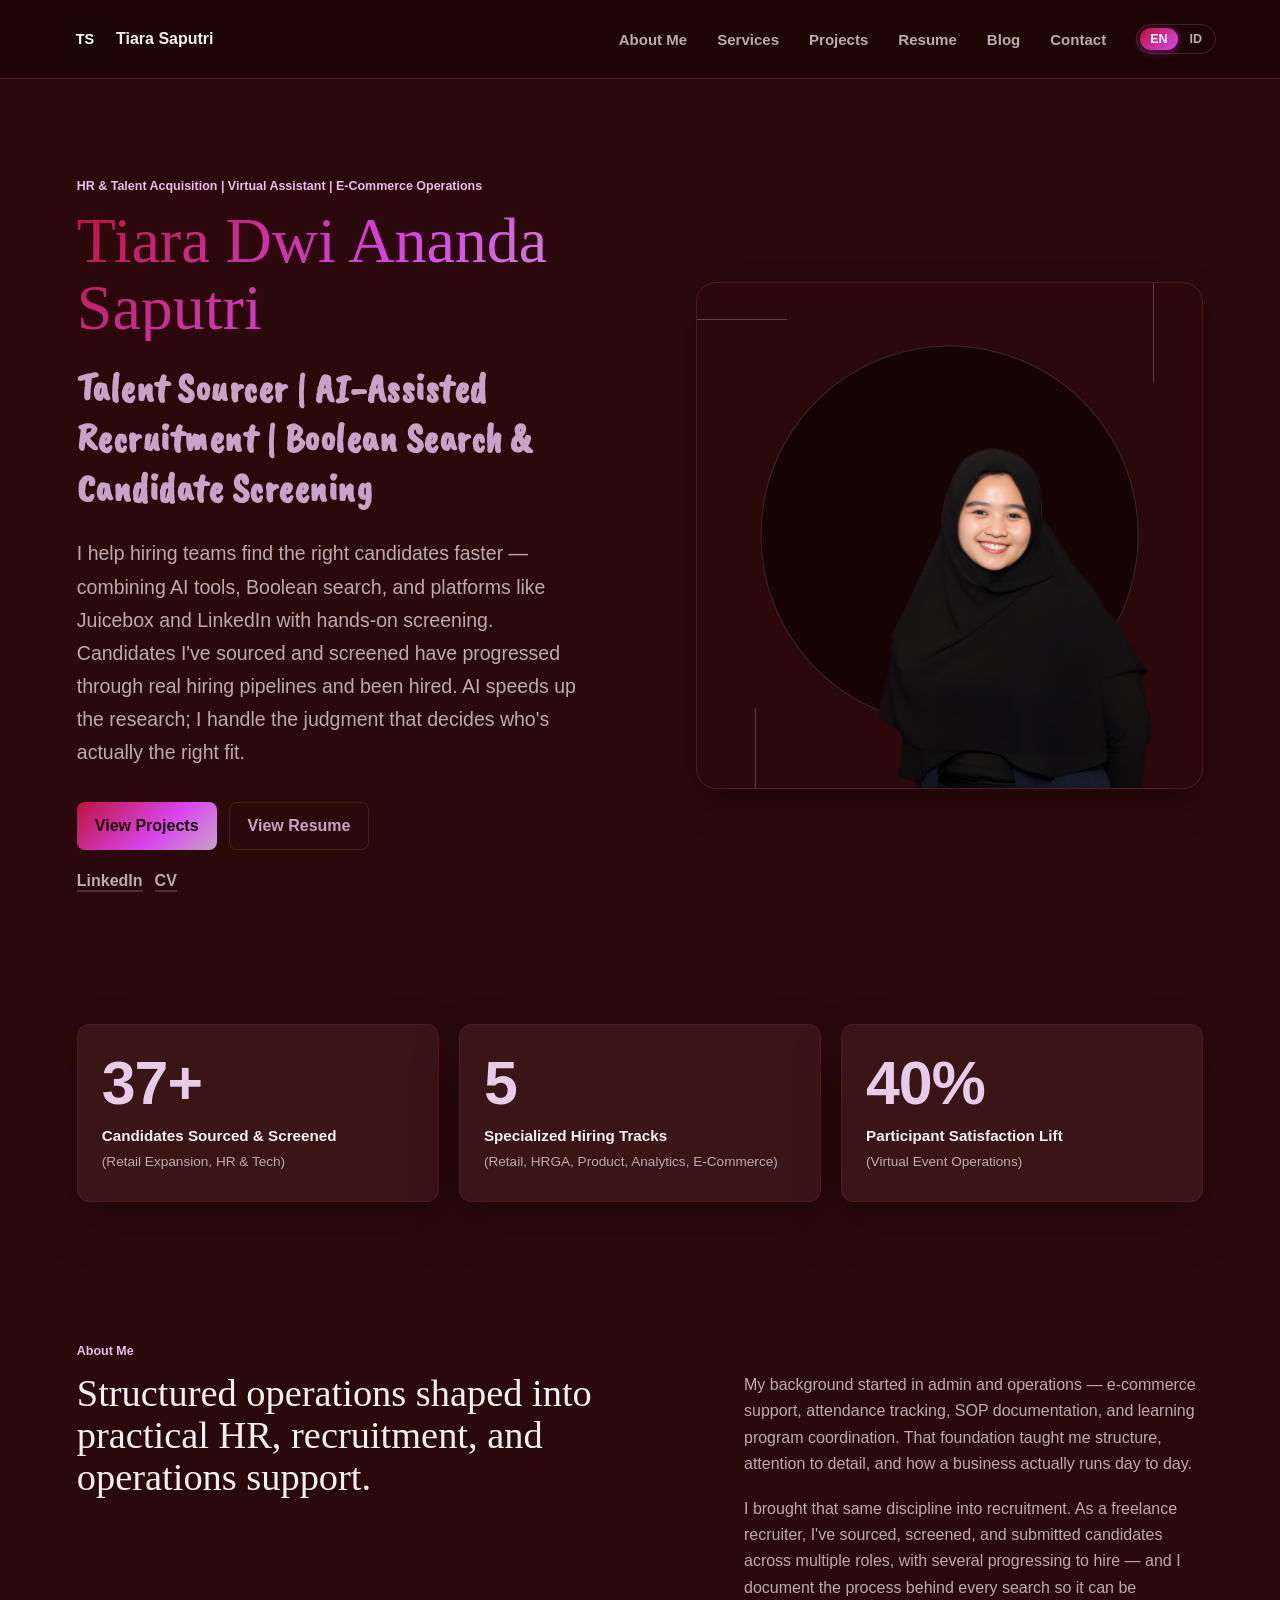
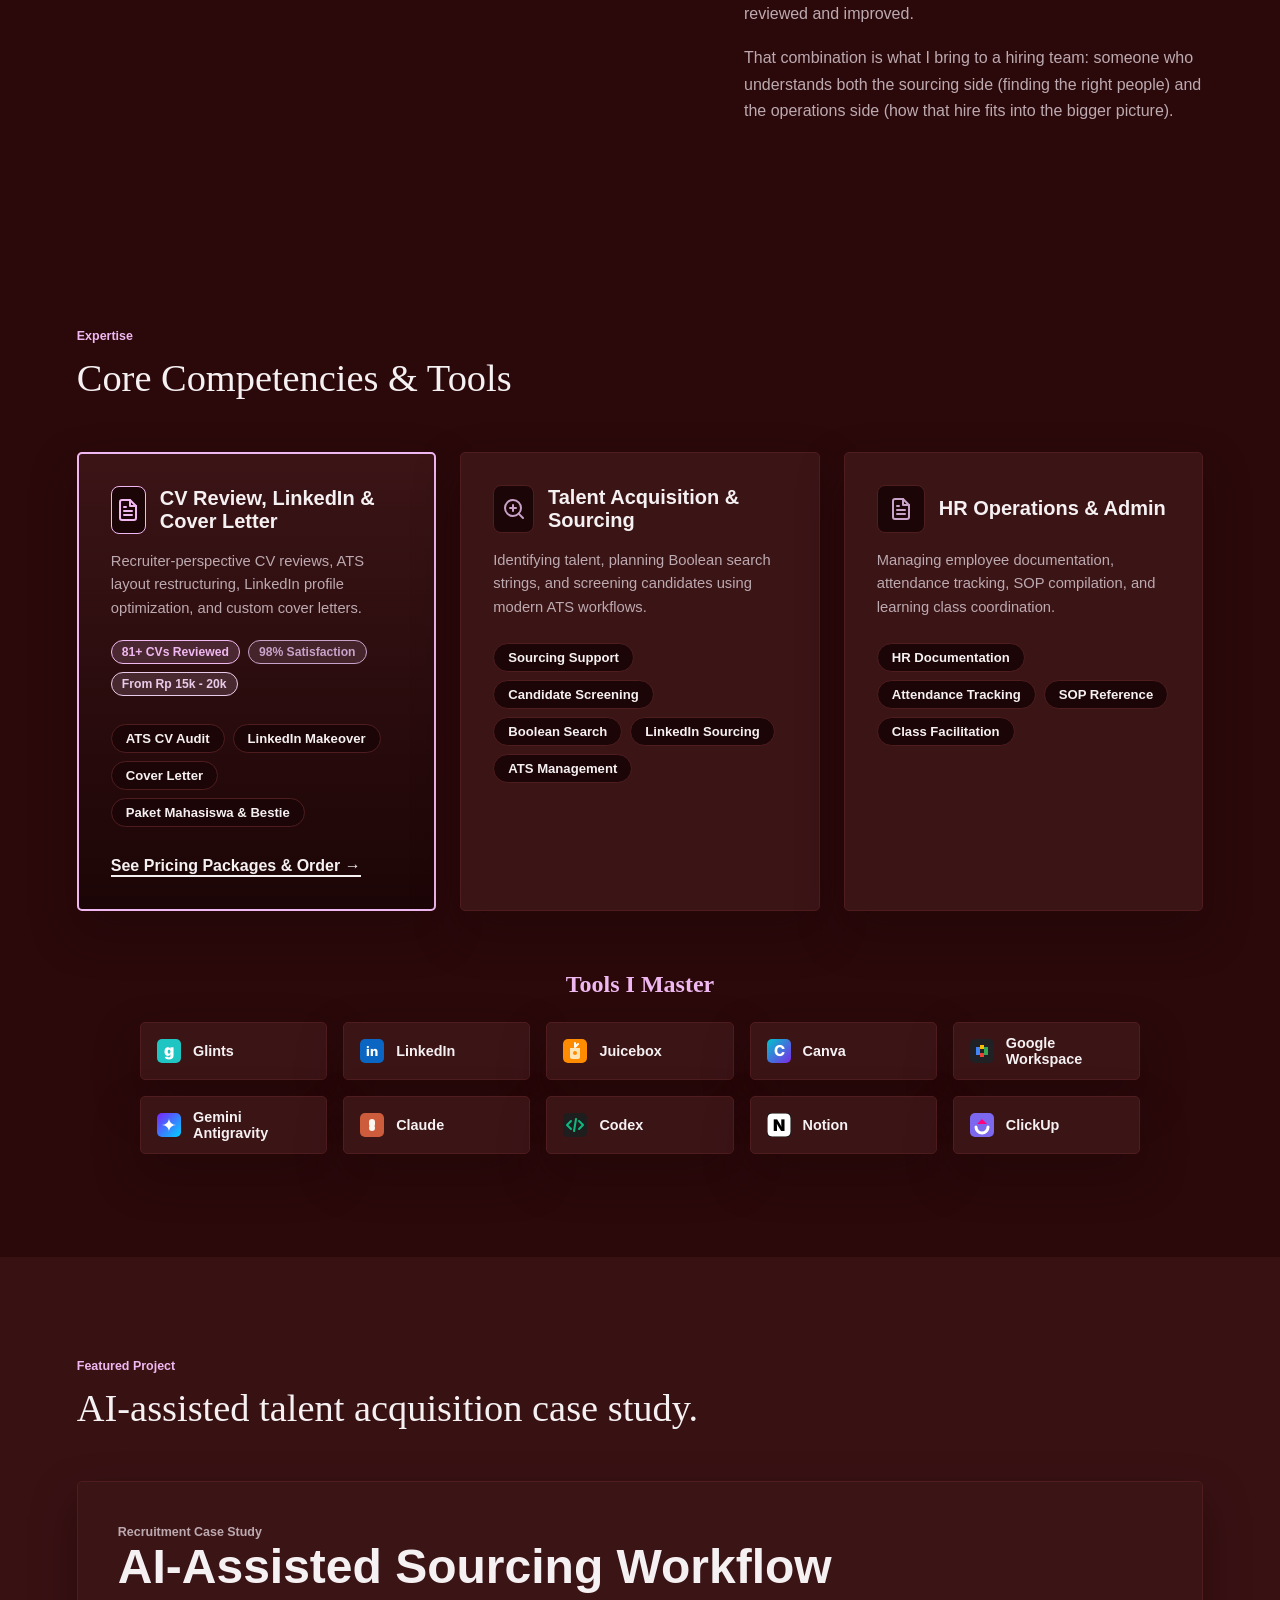
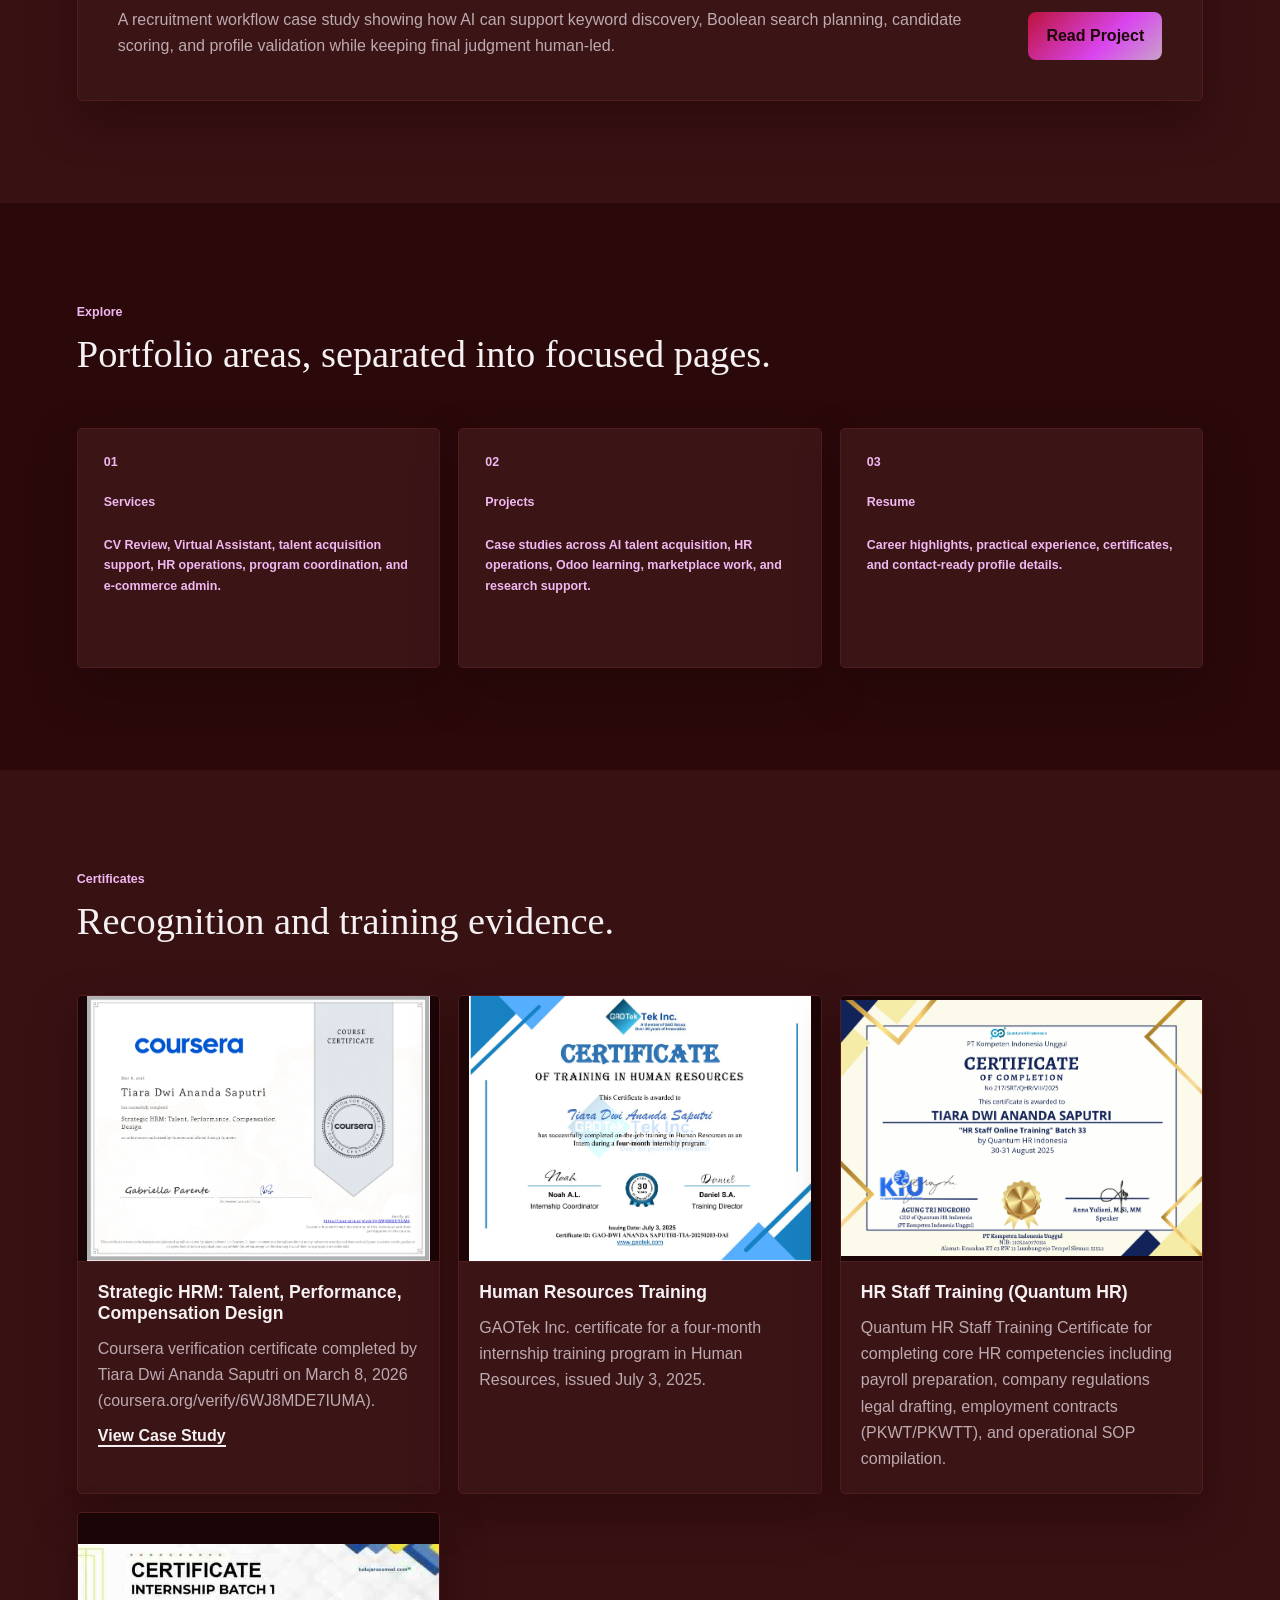
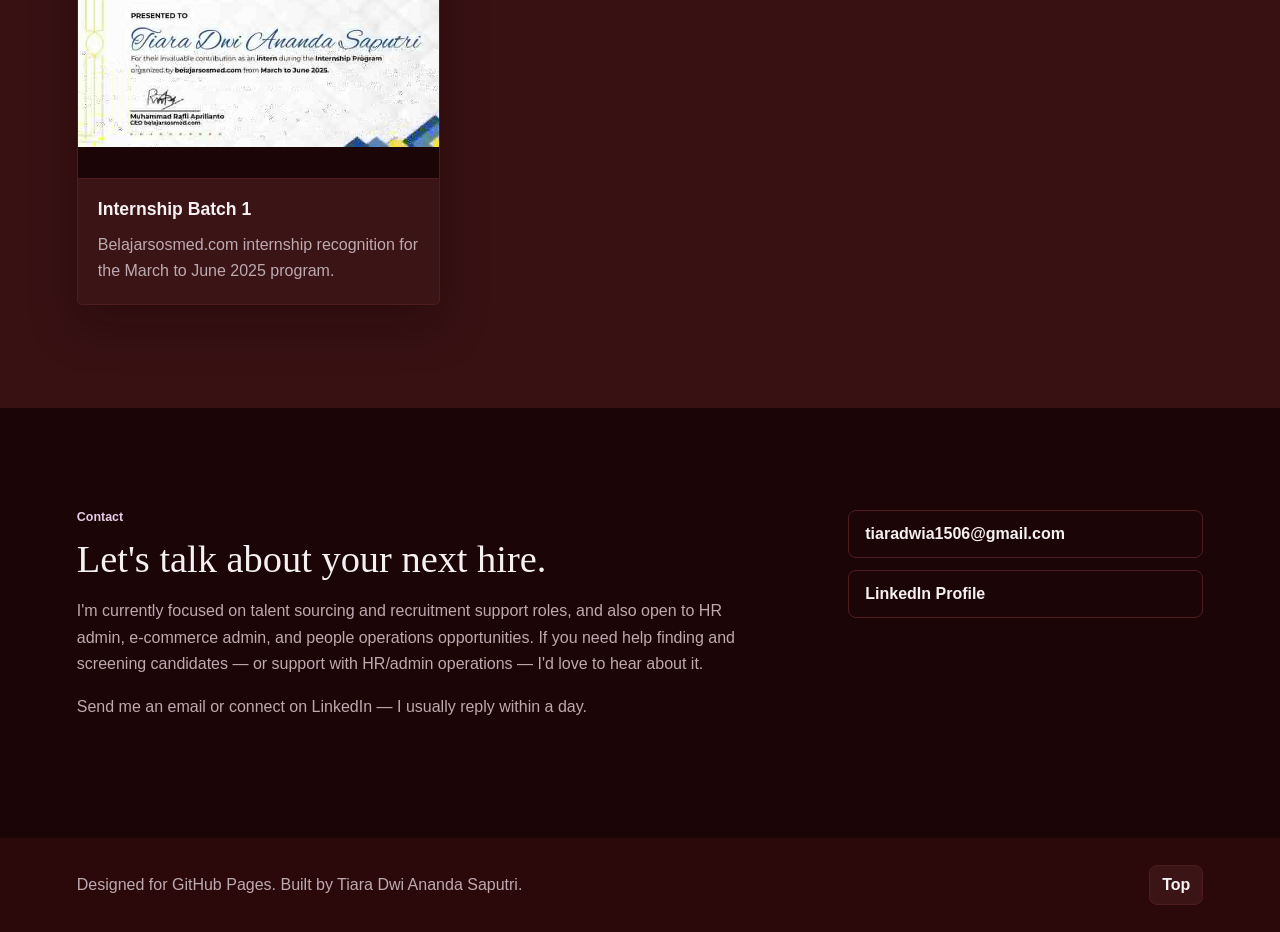
==== commit 190e6f9f: "feat: highlight CV Review, LinkedIn, Cover Letter, 81+ metrics & pricing matrix (index.html)" ====
--- a/index.html
+++ b/index.html
@@ -70,8 +70,8 @@
       href="https://fonts.googleapis.com/css2?family=Caveat+Brush&family=Inter:wght@400;500;600;700;800;900&display=swap"
       rel="stylesheet"
     />
-    <link rel="stylesheet" href="styles.css?v=renewal-v5" />
-    <script src="lang-switch.js?v=renewal-v5"></script>
+    <link rel="stylesheet" href="styles.css?v=renewal-v8" />
+    <script src="lang-switch.js?v=renewal-v8"></script>
   </head>
   <body>
     <header class="site-header">
@@ -206,6 +206,64 @@
           </h2>
         </div>
         <div class="skills-grid">
+
+          <!-- Card 1: CV Review, LinkedIn & Cover Letter (FEATURED CAREER SERVICE) -->
+          <div class="skills-card" style="border: 2px solid var(--rose); background: linear-gradient(180deg, var(--surface) 0%, var(--deep) 100%);">
+            <div class="skills-card-header">
+              <div class="skills-icon" style="color: var(--rose); border-color: var(--rose);">
+                <svg xmlns="http://www.w3.org/2000/svg" width="24" height="24" viewBox="0 0 24 24" fill="none" stroke="currentColor" stroke-width="2" stroke-linecap="round" stroke-linejoin="round"><path d="M14 2H6a2 2 0 0 0-2 2v16a2 2 0 0 0 2 2h12a2 2 0 0 0 2-2V8z"></path><polyline points="14 2 14 8 20 8"></polyline><line x1="16" y1="13" x2="8" y2="13"></line><line x1="16" y1="17" x2="8" y2="17"></line><polyline points="10 9 9 9 8 9"></polyline></svg>
+              </div>
+              <h3>
+                <span class="lang-en">CV Review, LinkedIn &amp; Cover Letter</span>
+                <span class="lang-id">Review CV, LinkedIn &amp; Cover Letter</span>
+              </h3>
+            </div>
+            <p class="skills-card-desc">
+              <span class="lang-en">Recruiter-perspective CV reviews, ATS layout restructuring, LinkedIn profile optimization, and custom cover letters.</span>
+              <span class="lang-id">Ulasan CV dari sudut pandang rekruter aktif, perbaikan format ATS, optimasi profil LinkedIn, dan pembuatan cover letter.</span>
+            </p>
+
+            <!-- Social Proof Metrics Pills -->
+            <div style="display: flex; gap: 8px; flex-wrap: wrap; margin-top: 4px; margin-bottom: 4px;">
+              <span style="background: rgba(240, 184, 240, 0.15); border: 1px solid var(--rose); color: var(--rose); font-size: 0.76rem; font-weight: 900; padding: 4px 10px; border-radius: 12px;">
+                <span class="lang-en">81+ CVs Reviewed</span>
+                <span class="lang-id">81+ CV Telah Direview</span>
+              </span>
+              <span style="background: rgba(200, 162, 200, 0.15); border: 1px solid var(--teal); color: var(--teal); font-size: 0.76rem; font-weight: 900; padding: 4px 10px; border-radius: 12px;">
+                <span class="lang-en">98% Satisfaction</span>
+                <span class="lang-id">98% Kepuasan Klien</span>
+              </span>
+              <span style="background: rgba(232, 203, 232, 0.15); border: 1px solid var(--gold); color: var(--gold); font-size: 0.76rem; font-weight: 900; padding: 4px 10px; border-radius: 12px;">
+                <span class="lang-en">From Rp 15k - 20k</span>
+                <span class="lang-id">Mulai Rp 15rb - 20rb</span>
+              </span>
+            </div>
+
+            <div class="skill-badges">
+              <span class="skill-badge">
+                <span class="lang-en">ATS CV Audit</span>
+                <span class="lang-id">Audit CV ATS</span>
+              </span>
+              <span class="skill-badge">
+                <span class="lang-en">LinkedIn Makeover</span>
+                <span class="lang-id">Optimasi LinkedIn</span>
+              </span>
+              <span class="skill-badge">
+                <span class="lang-en">Cover Letter</span>
+                <span class="lang-id">Surat Lamaran</span>
+              </span>
+              <span class="skill-badge">
+                <span class="lang-en">Paket Mahasiswa &amp; Bestie</span>
+                <span class="lang-id">Paket Mahasiswa &amp; Bestie</span>
+              </span>
+            </div>
+            <a class="text-link" style="margin-top: 14px; display: inline-flex;" href="cv-review.html">
+              <span class="lang-en">See Pricing Packages &amp; Order &rarr;</span>
+              <span class="lang-id">Lihat Paket Harga &amp; Pesan &rarr;</span>
+            </a>
+          </div>
+
+          <!-- Card 2: Talent Acquisition & Sourcing -->
           <div class="skills-card">
             <div class="skills-card-header">
               <div class="skills-icon">
@@ -217,7 +275,7 @@
               </h3>
             </div>
             <p class="skills-card-desc">
-              <span class="lang-en">Identifying talent, planning Boolean strings, and screening candidates using modern ATS workflows.</span>
+              <span class="lang-en">Identifying talent, planning Boolean search strings, and screening candidates using modern ATS workflows.</span>
               <span class="lang-id">Mengidentifikasi talenta, merancang formula Boolean search, dan menyaring kandidat menggunakan alur kerja ATS modern.</span>
             </p>
             <div class="skill-badges">
@@ -238,6 +296,7 @@
             </div>
           </div>
 
+          <!-- Card 3: HR Operations & Admin -->
           <div class="skills-card">
             <div class="skills-card-header">
               <div class="skills-icon">
@@ -272,40 +331,6 @@
             </div>
           </div>
 
-          <div class="skills-card">
-            <div class="skills-card-header">
-              <div class="skills-icon">
-                <svg xmlns="http://www.w3.org/2000/svg" width="24" height="24" viewBox="0 0 24 24" fill="none" stroke="currentColor" stroke-width="2" stroke-linecap="round" stroke-linejoin="round"><rect x="2" y="7" width="20" height="14" rx="2" ry="2"></rect><path d="M16 21V5a2 2 0 0 0-2-2h-4a2 2 0 0 0-2 2v16"></path></svg>
-              </div>
-              <h3>
-                <span class="lang-en">E-Commerce &amp; Tools</span>
-                <span class="lang-id">E-Commerce &amp; Alat Kerja</span>
-              </h3>
-            </div>
-            <p class="skills-card-desc">
-              <span class="lang-en">Administering store operations, supporting customer inquiries, and managing seller platforms like Shopee Seller Center and TikTok Shop Center.</span>
-              <span class="lang-id">Mengelola operasional toko online, melayani pertanyaan pelanggan, dan mengoperasikan platform penjual seperti Shopee Seller Center dan TikTok Shop Center.</span>
-            </p>
-            <div class="skill-badges">
-              <span class="skill-badge">
-                <span class="lang-en">Marketplace Operations</span>
-                <span class="lang-id">Operasional Marketplace</span>
-              </span>
-              <span class="skill-badge">
-                <span class="lang-en">Customer Support</span>
-                <span class="lang-id">Layanan Pelanggan</span>
-              </span>
-              <span class="skill-badge" style="display: inline-flex; align-items: center; gap: 6px; border-color: #ff5722; color: #ff5722;">
-                <svg width="12" height="12" viewBox="0 0 24 24" fill="currentColor" style="display: block;"><path d="M19 6h-1.7c-.8-2.3-2.9-4-5.3-4S7.5 3.7 6.7 6H5c-1.1 0-2 .9-2 2v11c0 1.1.9 2 2 2h14c1.1 0 2-.9 2-2V8c0-1.1-.9-2-2-2zm-7-2c1.4 0 2.6 1.1 3.1 2.5H8.9C9.4 5.1 10.6 4 12 4zm7 15H5V8h14v11zm-7-9c-2.2 0-4 1.8-4 4s1.8 4 4 4 4-1.8 4-4-1.8-4-4-4zm0 6c-1.1 0-2-.9-2-2s.9-2 2-2 2 .9 2 2-.9 2-2 2z"/></svg>
-                (Seller Center)
-              </span>
-              <span class="skill-badge" style="display: inline-flex; align-items: center; gap: 6px; border-color: #01f1e8; color: #01f1e8;">
-                <svg width="12" height="12" viewBox="0 0 24 24" fill="currentColor" style="display: block;"><path d="M12.525.02c1.31-.02 2.61-.01 3.91-.02.08 1.53.63 3.02 1.63 4.17 1.12 1.25 2.7 2.06 4.37 2.27v3.77c-1.79-.02-3.56-.5-5.07-1.47-.28-.18-.54-.38-.8-.6-.08.82-.12 1.64-.12 2.46 0 3.86-1.92 7.6-5.54 9.17-3.76 1.63-8.45.2-10.51-3.23C-1.8 12.98.05 7.74 4.3 6.13c1.37-.52 2.87-.58 4.28-.18v3.87c-.89-.31-1.88-.28-2.74.12-1.57.72-2.39 2.59-1.93 4.28.45 1.64 2.22 2.68 3.91 2.37 1.67-.3 2.76-1.87 2.72-3.53V.02z"/></svg>
-                (Seller Center)
-              </span>
-              <span class="skill-badge">G-Suite</span>
-            </div>
-          </div>
         </div>
 
         <!-- Tools I Use / Alat Kerja -->
--- a/styles.css
+++ b/styles.css
@@ -1428,3 +1428,216 @@
 }
 
 
+
+
+/* ── Career Services, Pricing Matrix & AI vs Recruiter Comparison ── */
+.pricing-section {
+  margin-top: 50px;
+}
+
+.pricing-grid {
+  display: grid;
+  grid-template-columns: repeat(3, 1fr);
+  gap: 24px;
+  margin-top: 32px;
+}
+
+.pricing-card {
+  background: var(--surface);
+  border: 1px solid var(--line);
+  border-radius: 12px;
+  padding: 30px 24px;
+  display: flex;
+  flex-direction: column;
+  position: relative;
+  box-shadow: var(--shadow);
+  transition: transform 200ms ease, border-color 200ms ease, box-shadow 200ms ease;
+}
+
+.pricing-card:hover {
+  transform: translateY(-5px);
+  border-color: var(--teal);
+  box-shadow: 0 12px 30px rgba(200, 162, 200, 0.18), var(--shadow);
+}
+
+.pricing-card.featured {
+  border: 2px solid var(--rose);
+  background: linear-gradient(180deg, var(--surface) 0%, var(--deep) 100%);
+}
+
+.pricing-card.bestie {
+  border: 2px solid var(--teal);
+}
+
+.pricing-badge-popular {
+  position: absolute;
+  top: -14px;
+  right: 20px;
+  background: linear-gradient(135deg, #be123c 0%, #d946ef 100%);
+  color: #fff;
+  font-size: 0.72rem;
+  font-weight: 900;
+  padding: 4px 12px;
+  border-radius: 20px;
+  letter-spacing: 0.05em;
+  box-shadow: 0 4px 12px rgba(217, 70, 239, 0.4);
+}
+
+.pricing-header h3 {
+  font-size: 1.35rem;
+  margin-bottom: 6px;
+  color: var(--ink);
+}
+
+.pricing-header p {
+  color: var(--muted);
+  font-size: 0.85rem;
+  margin: 0 0 16px 0;
+  line-height: 1.4;
+}
+
+.price-box {
+  margin: 16px 0 20px;
+  padding-bottom: 16px;
+  border-bottom: 1px solid var(--line);
+}
+
+.price-main {
+  font-size: 2.2rem;
+  font-weight: 900;
+  color: var(--gold);
+  line-height: 1;
+}
+
+.price-sub {
+  font-size: 0.82rem;
+  color: var(--rose);
+  margin-top: 6px;
+  display: block;
+  font-weight: 700;
+}
+
+.pricing-features {
+  list-style: none;
+  padding: 0;
+  margin: 0 0 24px 0;
+  flex: 1;
+}
+
+.pricing-features li {
+  font-size: 0.88rem;
+  color: var(--muted);
+  margin-bottom: 10px;
+  display: flex;
+  align-items: flex-start;
+  gap: 8px;
+  line-height: 1.45;
+}
+
+.pricing-features li strong {
+  color: var(--ink);
+}
+
+.pricing-features li.cross {
+  color: rgba(255,255,255,0.35);
+  text-decoration: line-through;
+}
+
+.pricing-features li::before {
+  content: "✓";
+  color: var(--teal);
+  font-weight: 900;
+}
+
+.pricing-features li.cross::before {
+  content: "✕";
+  color: #ef4444;
+}
+
+.whatsapp-btn {
+  display: inline-flex;
+  align-items: center;
+  justify-content: center;
+  gap: 8px;
+  width: 100%;
+  padding: 12px 18px;
+  border-radius: 8px;
+  background: #25D366;
+  color: #111;
+  font-weight: 900;
+  font-size: 0.9rem;
+  transition: transform 160ms ease, background 160ms ease;
+  border: none;
+}
+
+.whatsapp-btn:hover {
+  background: #20ba5a;
+  transform: translateY(-2px);
+  color: #000;
+}
+
+/* ── AI vs Human Recruiter Comparison Table ── */
+.ai-vs-human-card {
+  background: var(--surface);
+  border: 1px solid var(--line);
+  border-radius: 14px;
+  padding: clamp(24px, 4vw, 36px);
+  margin-top: 40px;
+  box-shadow: var(--shadow);
+}
+
+.ai-vs-human-grid {
+  display: grid;
+  grid-template-columns: 1fr 1fr;
+  gap: 20px;
+  margin-top: 24px;
+}
+
+.comp-box {
+  border-radius: 10px;
+  padding: 22px;
+  border: 1px solid var(--line);
+}
+
+.comp-box.ai-side {
+  background: rgba(239, 68, 68, 0.06);
+  border-color: rgba(239, 68, 68, 0.25);
+}
+
+.comp-box.human-side {
+  background: rgba(200, 162, 200, 0.08);
+  border-color: var(--teal);
+}
+
+.comp-box h4 {
+  margin: 0 0 14px 0;
+  font-size: 1.1rem;
+  display: flex;
+  align-items: center;
+  gap: 8px;
+}
+
+.comp-box ul {
+  padding-left: 18px;
+  margin: 0;
+}
+
+.comp-box li {
+  font-size: 0.88rem;
+  line-height: 1.6;
+  margin-bottom: 8px;
+  color: var(--muted);
+}
+
+.comp-box.human-side li {
+  color: var(--ink);
+}
+
+@media (max-width: 960px) {
+  .pricing-grid {
+    grid-template-columns: 1fr;
+  }
+  .ai-vs-human-grid {
+    grid-template-columns: 1fr;
+  }
+}
